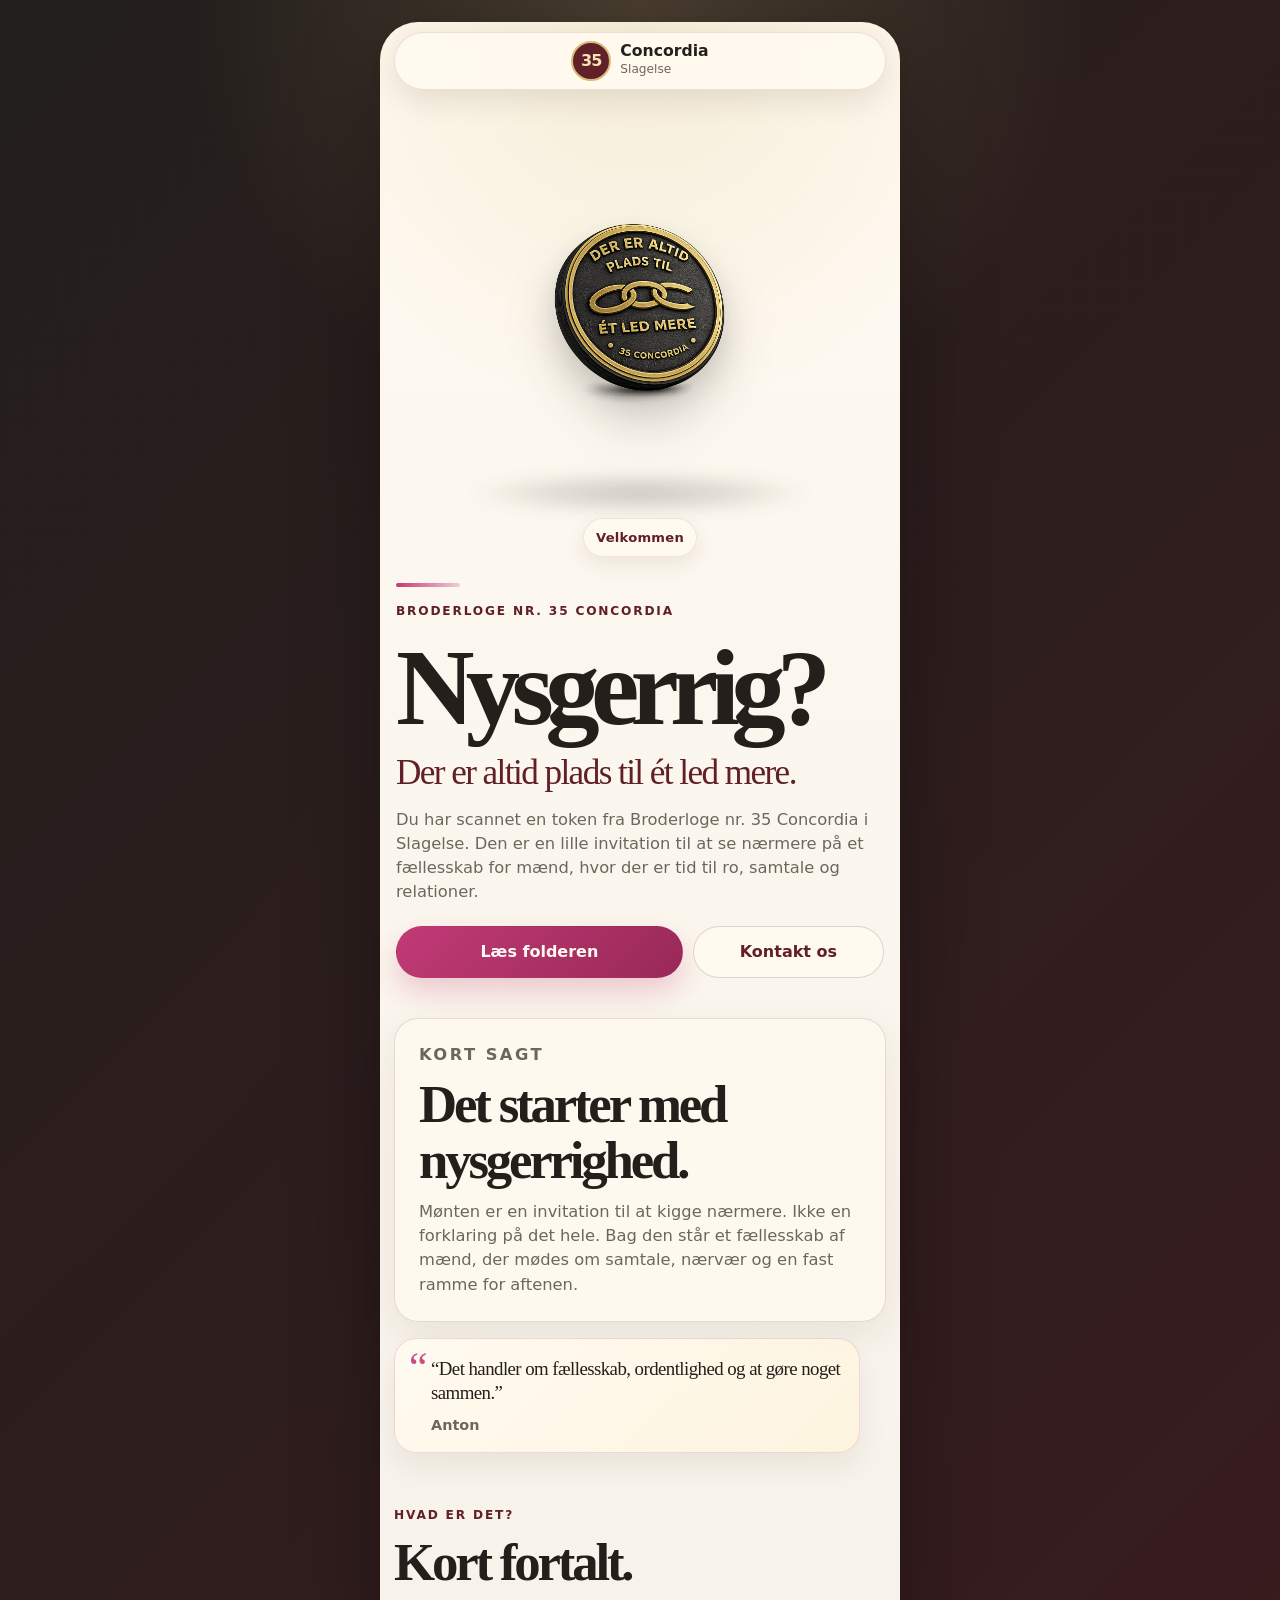
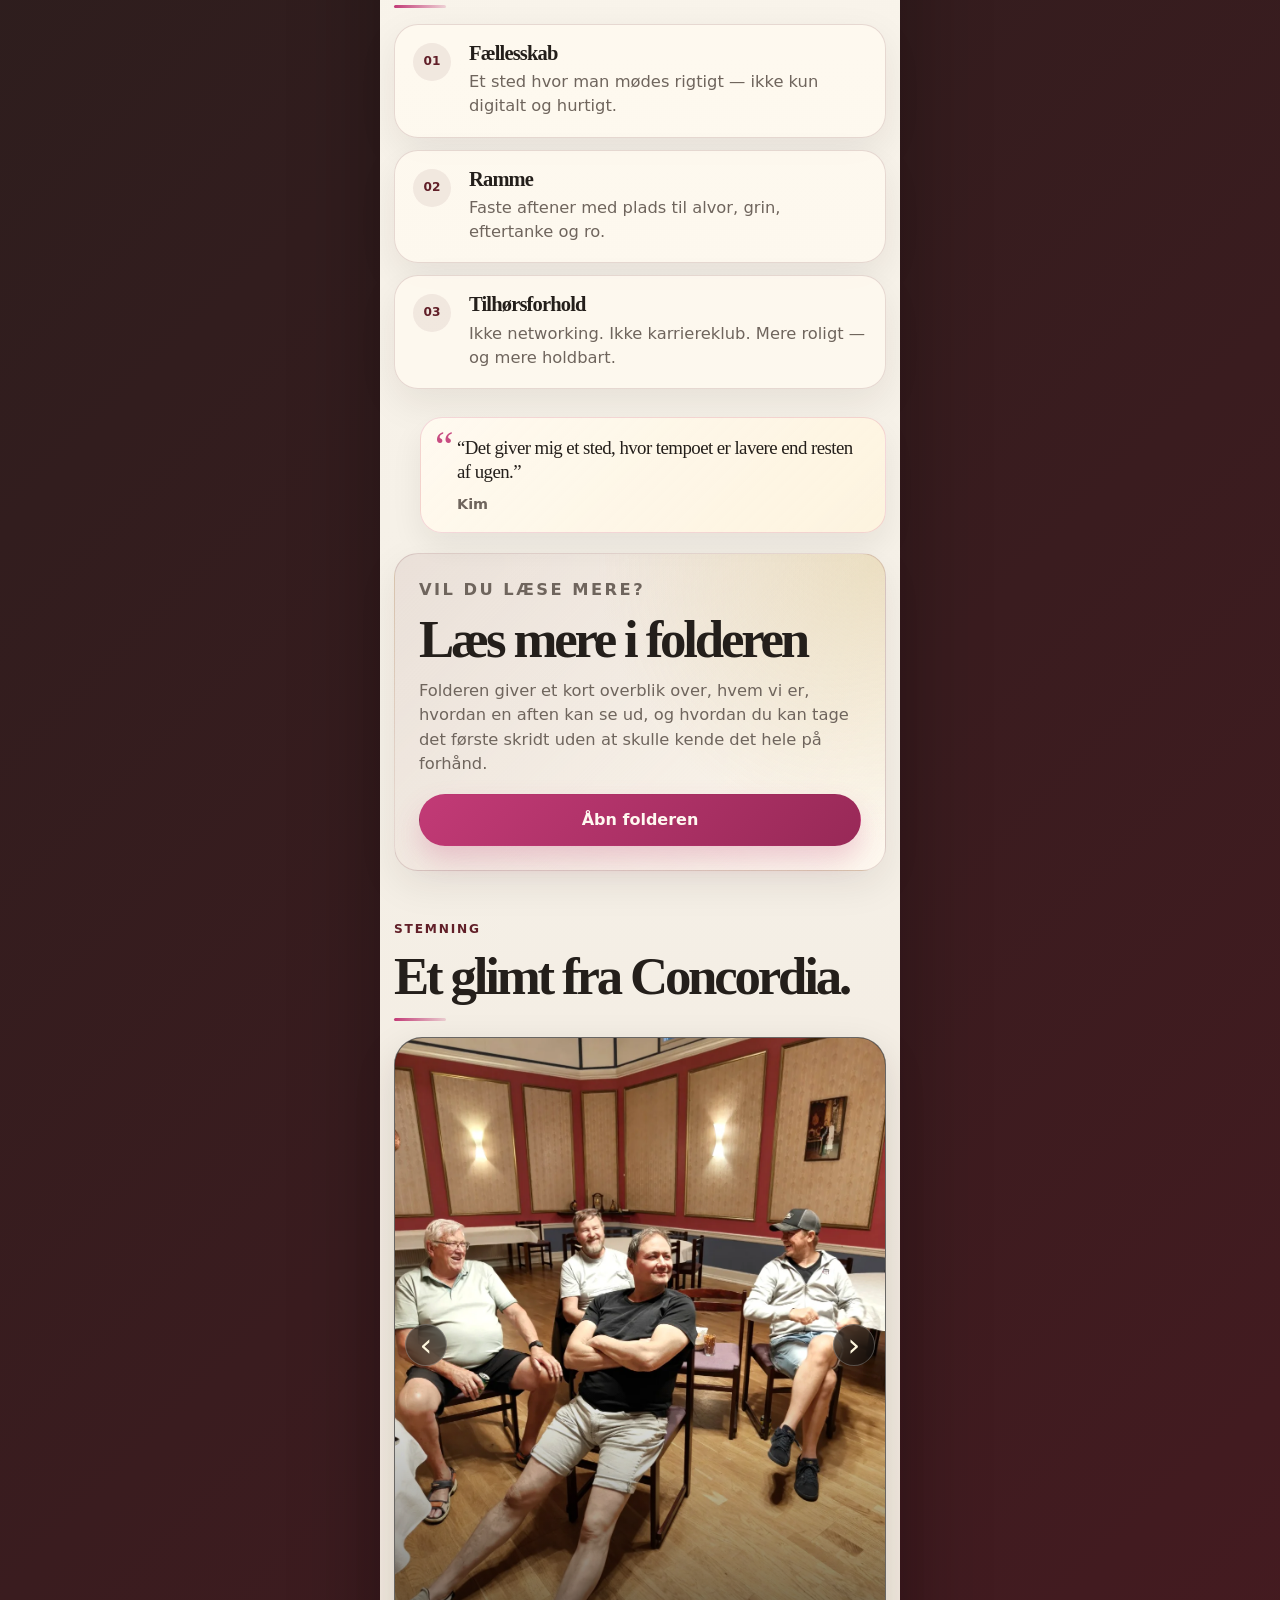
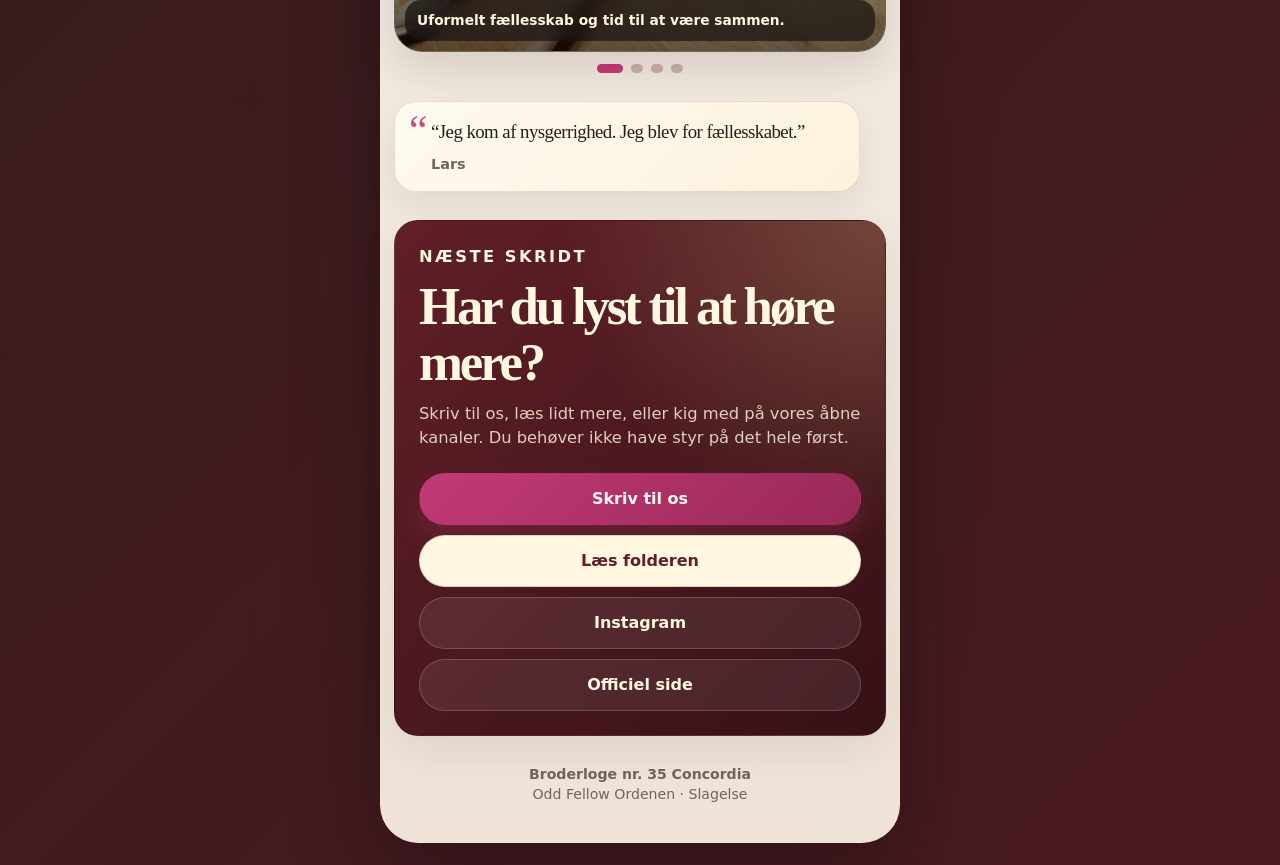
==== index.html @ fee9f274 "Add files via upload" ====
<!doctype html>
<html lang="da">
<head>
  <meta charset="utf-8" />
  <meta name="viewport" content="width=device-width, initial-scale=1, viewport-fit=cover" />
  <title>Nysgerrig? · 35 Concordia</title>
  <meta name="description" content="En token fra Broderloge nr. 35 Concordia i Slagelse. Der er altid plads til ét led mere." />
  <meta name="theme-color" content="#c23a76" />
  <meta property="og:title" content="Nysgerrig? · 35 Concordia" />
  <meta property="og:description" content="Broderloge nr. 35 Concordia i Slagelse — med plads til ét led mere." />
  <meta property="og:image" content="assets/token-real.png" />
  <link rel="icon" href="assets/favicon.svg" type="image/svg+xml" />
  <link rel="stylesheet" href="styles.css" />
</head>
<body>
  <!--
    Version 16 · Citaterne er udskiftet med de rigtige citater fra Anton, Kim og Lars.

    Hero-billedet ligger i /assets/token-real.png.
    Hvis du vil skifte til et nyt foto af mønten, så overskriv bare den fil.

    Rediger links her:
    Folder: https://concordia35.github.io/Folder/
    Kontaktmail: info35@concordia.oddfellow.dk
  -->

  <div class="page-shell">
    <header class="topbar" aria-label="Topmenu">
      <a class="brand" href="#top" aria-label="Til toppen">
        <span class="brand-mark">35</span>
        <span>
          <strong>Concordia</strong>
          <small>Slagelse</small>
        </span>
      </a>
    </header>

    <main id="top">
      <section class="hero">
        <div class="coin-card reveal">
          <img src="assets/token-real.png" alt="3D-printet token fra Broderloge nr. 35 Concordia" fetchpriority="high" />
          <div class="coin-label">
            <span>Velkommen</span>
          </div>
        </div>

        <div class="hero-copy reveal">
          <p class="eyebrow">Broderloge nr. 35 Concordia</p>
          <h1>Nysgerrig?</h1>
          <p class="lead">Der er altid plads til ét led mere.</p>
          <p class="intro">
            Du har scannet en token fra Broderloge nr. 35 Concordia i Slagelse. Den er en lille invitation til at se nærmere på et fællesskab for mænd, hvor der er tid til ro, samtale og relationer.
          </p>
          <div class="cta-row">
            <a class="btn primary" href="https://concordia35.github.io/Folder/">Læs folderen</a>
            <a class="btn secondary" href="#kontakt">Kontakt os</a>
          </div>
        </div>
      </section>

      <section class="quick-card reveal" aria-labelledby="kort-sagt">
        <p class="eyebrow">Kort sagt</p>
        <h2 id="kort-sagt">Det starter med nysgerrighed.</h2>
        <p>
          Mønten er en invitation til at kigge nærmere. Ikke en forklaring på det hele. Bag den står et fællesskab af mænd, der mødes om samtale, nærvær og en fast ramme for aftenen.
        </p>
      </section>

      <aside class="pull-quote reveal pull-quote-left" aria-label="Citat fra en broder">
        <p>“Det handler om fællesskab, ordentlighed og at gøre noget sammen.”</p>
        <span>Anton</span>
      </aside>

      <section class="info-section reveal" aria-labelledby="hvad-er-det">
        <div class="section-title">
          <p class="eyebrow">Hvad er det?</p>
          <h2 id="hvad-er-det">Kort fortalt.</h2>
        </div>
        <div class="info-list" aria-label="Tre korte beskrivelser">
          <article class="mini-card">
            <span>01</span>
            <div>
              <h3>Fællesskab</h3>
              <p>Et sted hvor man mødes rigtigt — ikke kun digitalt og hurtigt.</p>
            </div>
          </article>
          <article class="mini-card">
            <span>02</span>
            <div>
              <h3>Ramme</h3>
              <p>Faste aftener med plads til alvor, grin, eftertanke og ro.</p>
            </div>
          </article>
          <article class="mini-card">
            <span>03</span>
            <div>
              <h3>Tilhørsforhold</h3>
              <p>Ikke networking. Ikke karriereklub. Mere roligt — og mere holdbart.</p>
            </div>
          </article>
        </div>
      </section>

      <aside class="pull-quote reveal pull-quote-right" aria-label="Citat fra en broder">
        <p>“Det giver mig et sted, hvor tempoet er lavere end resten af ugen.”</p>
        <span>Kim</span>
      </aside>

      <section id="folder" class="folder-card reveal" aria-labelledby="folder-title">
        <div>
          <p class="eyebrow">Vil du læse mere?</p>
          <h2 id="folder-title">Læs mere i folderen</h2>
          <p>
            Folderen giver et kort overblik over, hvem vi er, hvordan en aften kan se ud, og hvordan du kan tage det første skridt uden at skulle kende det hele på forhånd.
          </p>
        </div>
        <a class="btn primary" href="https://concordia35.github.io/Folder/">Åbn folderen</a>
      </section>

      <section class="slideshow-section reveal" aria-labelledby="stemning">
        <div class="section-title">
          <p class="eyebrow">Stemning</p>
          <h2 id="stemning">Et glimt fra Concordia.</h2>
        </div>

        <div class="slideshow" aria-roledescription="slideshow" aria-label="Stemningsbilleder fra Concordia">
          <figure class="slide is-active brothers-slide">
            <img src="assets/atmosphere-brothers.webp" alt="Brødre samlet i afslappede omgivelser" loading="lazy" decoding="async" />
            <figcaption>Uformelt fællesskab og tid til at være sammen.</figcaption>
          </figure>
          <figure class="slide billiard-slide">
            <img src="assets/atmosphere-billiard.webp" alt="Billard i logens rammer" loading="lazy" decoding="async" />
            <figcaption>Aktiviteter, gode grin og uformelt samvær.</figcaption>
          </figure>
          <figure class="slide guitar-slide">
            <img src="assets/atmosphere-guitar.webp" alt="Musik og samvær ved et bord i logen" loading="lazy" decoding="async" />
            <figcaption>Stemning, tradition og nærvær.</figcaption>
          </figure>
          <figure class="slide hall-slide">
            <img src="assets/atmosphere-hall.webp" alt="Brødre samlet i logesalen" loading="lazy" decoding="async" />
            <figcaption>En fast ramme omkring aftenen.</figcaption>
          </figure>

          <button class="slide-btn prev" type="button" aria-label="Forrige billede">‹</button>
          <button class="slide-btn next" type="button" aria-label="Næste billede">›</button>
        </div>

        <div class="dots" aria-label="Vælg billede">
          <button type="button" class="dot is-active" aria-label="Vis billede 1"></button>
          <button type="button" class="dot" aria-label="Vis billede 2"></button>
          <button type="button" class="dot" aria-label="Vis billede 3"></button>
          <button type="button" class="dot" aria-label="Vis billede 4"></button>
        </div></section>

      <aside class="pull-quote reveal pull-quote-left" aria-label="Citat fra en broder">
        <p>“Jeg kom af nysgerrighed. Jeg blev for fællesskabet.”</p>
        <span>Lars</span>
      </aside>

      

      <section id="kontakt" class="contact-card reveal" aria-labelledby="kontakt-title">
        <p class="eyebrow">Næste skridt</p>
        <h2 id="kontakt-title">Har du lyst til at høre mere?</h2>
        <p>
          Skriv til os, læs lidt mere, eller kig med på vores åbne kanaler. Du behøver ikke have styr på det hele først.
        </p>
        <div class="contact-grid">
          <a class="btn primary" href="mailto:info35@concordia.oddfellow.dk?subject=Nysgerrig%20p%C3%A5%2035%20Concordia">Skriv til os</a>
          <a class="btn secondary" href="https://concordia35.github.io/Folder/">Læs folderen</a>
          <a class="btn light" href="https://www.instagram.com/oddfellow.concordia35/">Instagram</a>
          <a class="btn light" href="https://concordia.oddfellow.dk/">Officiel side</a>
        </div>
      </section>
    </main>

    <footer class="footer">
      <p><strong>Broderloge nr. 35 Concordia</strong><br>Odd Fellow Ordenen · Slagelse</p>
    </footer>
  </div>


  

  <script src="script.js"></script>
</body>
</html>
---- styles.css ----
:root {
  --bg: #f5f0e7;
  --card: #fffaf0;
  --ink: #241f1b;
  --muted: #6f655d;
  --bordo: #611f28;
  --bordo-dark: #351116;
  --gold: #d6bd7a;
  --gold-soft: #f2e2b4;
  --cyclamen: #c23a76;
  --cyclamen-dark: #982957;
  --cyclamen-soft: rgba(194, 58, 118, .12);
  --line: rgba(97, 31, 40, .15);
  --shadow: 0 18px 48px rgba(33, 22, 16, .14);
  --radius: 24px;
  --page: 520px;
}

* { box-sizing: border-box; }
html { scroll-behavior: smooth; }
body {
  margin: 0;
  color: var(--ink);
  font-family: Inter, ui-sans-serif, system-ui, -apple-system, BlinkMacSystemFont, "Segoe UI", sans-serif;
  background:
    radial-gradient(circle at top, rgba(214, 189, 122, .30), transparent 26rem),
    linear-gradient(180deg, #fffaf1 0%, var(--bg) 48%, #efe3d7 100%);
  line-height: 1.48;
  -webkit-font-smoothing: antialiased;
  text-rendering: optimizeLegibility;
}

body::before {
  content: "";
  position: fixed;
  inset: 0;
  pointer-events: none;
  background-image:
    linear-gradient(rgba(97, 31, 40, .035) 1px, transparent 1px),
    linear-gradient(90deg, rgba(97, 31, 40, .03) 1px, transparent 1px);
  background-size: 28px 28px;
  mask-image: linear-gradient(to bottom, #000 0%, transparent 72%);
}

a, button { color: inherit; }
button { font: inherit; }
img { display: block; max-width: 100%; }
p, h1, h2, h3, figure, blockquote { margin-top: 0; }

.page-shell {
  width: min(100%, var(--page));
  min-height: 100svh;
  margin: 0 auto;
  padding: 10px 14px 34px;
  position: relative;
}

.topbar {
  position: sticky;
  top: max(8px, env(safe-area-inset-top));
  z-index: 20;
  display: flex;
  justify-content: center;
  align-items: center;
  gap: 12px;
  min-height: 58px;
  padding: 8px 16px;
  border: 1px solid rgba(97,31,40,.12);
  border-radius: 999px;
  background: rgba(255, 250, 240, .92);
  backdrop-filter: blur(16px);
  box-shadow: 0 10px 30px rgba(33, 22, 16, .10);
}

.brand {
  display: inline-flex;
  align-items: center;
  gap: 9px;
  text-decoration: none;
  min-width: 0;
}
.brand-mark {
  display: grid;
  place-items: center;
  width: 40px;
  height: 40px;
  border-radius: 50%;
  flex: 0 0 auto;
  background: var(--bordo);
  color: var(--gold-soft);
  border: 2px solid var(--gold);
  font-weight: 900;
  letter-spacing: -.06em;
}
.brand strong { display: block; line-height: 1; font-size: .98rem; }
.brand small { display: block; margin-top: 2px; color: var(--muted); font-size: .76rem; }
.top-link {
  flex: 0 0 auto;
  padding: 10px 14px;
  border-radius: 999px;
  background: var(--cyclamen-soft);
  color: var(--bordo);
  border: 1px solid rgba(194,58,118,.14);
  text-decoration: none;
  font-weight: 900;
  font-size: .88rem;
}

.hero { padding: 18px 0 24px; }
.coin-card {
  position: relative;
  overflow: visible;
  display: flex;
  flex-direction: column;
  align-items: center;
  padding: 8px 0 0;
  background: transparent;
}
.coin-card img {
  position: relative;
  z-index: 2;
  width: min(82%, 390px);
  aspect-ratio: 1 / 1;
  object-fit: contain;
  object-position: center;
  filter:
    drop-shadow(0 10px 12px rgba(36,31,27,.10))
    drop-shadow(0 28px 24px rgba(36,31,27,.18));
}
.coin-card::before {
  content: "";
  position: absolute;
  left: 50%;
  bottom: 44px;
  z-index: 1;
  width: min(72%, 340px);
  height: 40px;
  transform: translateX(-50%);
  border-radius: 50%;
  background: radial-gradient(ellipse at center, rgba(36,31,27,.24) 0%, rgba(36,31,27,.12) 42%, rgba(36,31,27,0) 72%);
  filter: blur(8px);
  pointer-events: none;
}
.coin-card::after {
  content: none;
}
.coin-label {
  position: static;
  z-index: 3;
  display: flex;
  justify-content: center;
  margin-top: 12px;
}
.coin-label span {
  padding: 9px 12px;
  border-radius: 999px;
  color: var(--bordo);
  background: rgba(255, 250, 240, .92);
  backdrop-filter: blur(12px);
  border: 1px solid rgba(194,58,118,.14);
  box-shadow: 0 8px 20px rgba(33, 22, 16, .08);
  font-size: .82rem;
  font-weight: 850;
  letter-spacing: .02em;
}
.hero-copy { padding: 26px 2px 0; }
.hero-copy::before {
  content: "";
  display: block;
  width: 64px;
  height: 4px;
  margin-bottom: 16px;
  border-radius: 999px;
  background: linear-gradient(90deg, var(--cyclamen), rgba(194,58,118,.22));
}
.eyebrow {
  margin-bottom: 10px;
  color: var(--bordo);
  font-size: .76rem;
  font-weight: 900;
  letter-spacing: .15em;
  text-transform: uppercase;
}
h1, h2, h3 {
  font-family: Georgia, "Times New Roman", serif;
  line-height: 1.05;
  color: var(--ink);
}
h1 {
  margin-bottom: 8px;
  font-size: clamp(4.1rem, 21vw, 6.8rem);
  letter-spacing: -.08em;
}
h2 {
  margin-bottom: 14px;
  font-size: clamp(2rem, 9.5vw, 3.3rem);
  letter-spacing: -.06em;
}
h3 {
  margin-bottom: 6px;
  font-size: 1.28rem;
  letter-spacing: -.04em;
}
.lead {
  margin-bottom: 16px;
  color: var(--bordo);
  font-family: Georgia, "Times New Roman", serif;
  font-size: clamp(1.55rem, 7vw, 2.2rem);
  line-height: 1.08;
  letter-spacing: -.045em;
}
.intro, .quick-card p, .folder-card p, .contact-card p, .mini-card p {
  color: var(--muted);
  font-size: 1.02rem;
}
.cta-row, .contact-grid {
  display: grid;
  gap: 10px;
  margin-top: 22px;
}
.cta-row { grid-template-columns: 1.2fr .8fr; }
.btn {
  display: inline-flex;
  align-items: center;
  justify-content: center;
  min-height: 52px;
  padding: 13px 16px;
  border-radius: 999px;
  border: 1px solid transparent;
  text-decoration: none;
  font-weight: 900;
  text-align: center;
  -webkit-tap-highlight-color: transparent;
  cursor: pointer;
}
.btn.primary {
  background: linear-gradient(135deg, var(--cyclamen), var(--cyclamen-dark));
  color: #fff8f0;
  box-shadow: 0 14px 28px rgba(194,58,118,.24);
}
.btn.secondary {
  background: var(--card);
  color: var(--bordo);
  border-color: rgba(97,31,40,.18);
}
.btn.light {
  background: rgba(255,250,240,.72);
  color: var(--muted);
  border-color: rgba(97,31,40,.14);
}
.btn.wide { width: 100%; margin-top: 12px; }
.btn:focus-visible, .top-link:focus-visible, .slide-btn:focus-visible, .dot:focus-visible {
  outline: 3px solid rgba(194,58,118,.30);
  outline-offset: 2px;
}


.quick-card, .folder-card, .contact-card, .mini-card, blockquote {
  border: 1px solid var(--line);
  border-radius: var(--radius);
  background: rgba(255,250,240,.78);
  box-shadow: 0 14px 38px rgba(33, 22, 16, .08);
}
.quick-card, .folder-card, .contact-card {
  padding: 24px;
  margin: 16px 0;
}
.quick-card h2, .folder-card h2, .contact-card h2 { margin-bottom: 12px; }
.quick-card p:last-child, .folder-card p:last-child, .contact-card p:last-child { margin-bottom: 0; }
.folder-card {
  background:
    radial-gradient(circle at right top, rgba(214,189,122,.34), transparent 18rem),
    linear-gradient(135deg, rgba(97,31,40,.08), rgba(255,250,240,.88));
}
.folder-card .btn { margin-top: 18px; width: 100%; }

.info-section, .slideshow-section { padding: 34px 0 14px; }
.section-title { margin-bottom: 16px; }
.section-title::after {
  content: "";
  display: block;
  width: 52px;
  height: 3px;
  margin-top: 14px;
  border-radius: 999px;
  background: linear-gradient(90deg, var(--cyclamen), rgba(194,58,118,.18));
}
.section-title h2 { margin-bottom: 0; }
.info-list { display: grid; gap: 12px; }
.mini-card {
  display: grid;
  grid-template-columns: 42px 1fr;
  gap: 14px;
  align-items: start;
  padding: 18px;
}
.mini-card span {
  display: inline-grid;
  place-items: center;
  width: 38px;
  height: 38px;
  border-radius: 50%;
  background: rgba(97,31,40,.08);
  color: var(--bordo);
  font-size: .76rem;
  font-weight: 900;
}
.mini-card p { margin-bottom: 0; }

.slideshow {
  position: relative;
  overflow: hidden;
  border-radius: 28px;
  background: #211d1a;
  box-shadow: 0 16px 42px rgba(33, 22, 16, .14);
  border: 1px solid rgba(255,255,255,.32);
}
.slide {
  display: none;
  position: relative;
  margin: 0;
}
.slide.is-active { display: block; }
.slide img {
  width: 100%;
  aspect-ratio: 4 / 5;
  object-fit: cover;
  object-position: center;
}
.brothers-slide img { object-position: center 52%; }
.billiard-slide img { object-position: center 22%; }
.guitar-slide img { object-position: center 34%; }
.hall-slide img { object-position: center 36%; }
.slide::after {
  content: "";
  position: absolute;
  inset: auto 0 0;
  height: 48%;
  background: linear-gradient(to top, rgba(0,0,0,.62), transparent);
  pointer-events: none;
}
figcaption {
  position: absolute;
  left: 10px;
  right: 10px;
  bottom: 10px;
  z-index: 2;
  padding: 10px 12px;
  border-radius: 16px;
  color: #fff6df;
  background: rgba(26,20,18,.72);
  backdrop-filter: blur(10px);
  font-size: .86rem;
  font-weight: 760;
}
.slide-btn {
  position: absolute;
  top: 50%;
  z-index: 4;
  transform: translateY(-50%);
  width: 42px;
  height: 42px;
  border: 1px solid rgba(255,255,255,.24);
  border-radius: 50%;
  color: #fff7df;
  background: rgba(20,18,16,.58);
  backdrop-filter: blur(10px);
  font-size: 2rem;
  line-height: 1;
  cursor: pointer;
}
.slide-btn.prev { left: 10px; }
.slide-btn.next { right: 10px; }
.dots {
  display: flex;
  justify-content: center;
  gap: 8px;
  padding: 12px 0 0;
}
.dot {
  width: 9px;
  height: 9px;
  border: 0;
  border-radius: 999px;
  background: rgba(97,31,40,.28);
  cursor: pointer;
}
.dot.is-active {
  width: 26px;
  background: var(--cyclamen);
}

.pull-quote {
  position: relative;
  margin: 14px 0 20px;
  padding: 18px 18px 16px;
  border: 1px solid rgba(194,58,118,.18);
  border-radius: 22px;
  background: linear-gradient(135deg, rgba(255,250,240,.94), rgba(255,244,220,.78));
  box-shadow: 0 14px 32px rgba(33, 22, 16, .07);
}
.pull-quote::before {
  content: "“";
  position: absolute;
  top: 8px;
  left: 14px;
  color: var(--cyclamen);
  font-family: Georgia, "Times New Roman", serif;
  font-size: 2.6rem;
  line-height: 1;
  opacity: .9;
}
.pull-quote p {
  margin: 0 0 10px;
  padding-left: 18px;
  color: var(--ink);
  font-family: Georgia, "Times New Roman", serif;
  font-size: 1.18rem;
  line-height: 1.28;
  letter-spacing: -.03em;
}
.pull-quote span {
  display: block;
  padding-left: 18px;
  color: var(--muted);
  font-size: .9rem;
  font-weight: 850;
}
.pull-quote-left { margin-right: 26px; }
.pull-quote-right { margin-left: 26px; }

.contact-card {
  margin-top: 28px;
  margin-bottom: 18px;
  color: #fff7df;
  background:
    radial-gradient(circle at right top, rgba(214,189,122,.28), transparent 20rem),
    linear-gradient(135deg, var(--bordo), var(--bordo-dark));
}
.contact-card h2, .contact-card .eyebrow { color: #fff7df; }
.contact-card p { color: rgba(255,247,223,.82); }
.contact-card .btn.secondary { background: #fff7df; }
.contact-card .btn.light {
  background: rgba(255,255,255,.08);
  border-color: rgba(255,255,255,.18);
  color: #fff7df;
}
.contact-grid { grid-template-columns: 1fr; }

.footer {
  padding: 10px 4px 4px;
  color: var(--muted);
  text-align: center;
  font-size: .88rem;
}
.footer p { margin-bottom: 0; }

.reveal {
  opacity: 0;
  transform: translateY(14px);
  transition: opacity .55s ease, transform .55s ease;
}
.reveal.visible { opacity: 1; transform: translateY(0); }

@media (min-width: 760px) {
  body {
    background:
      radial-gradient(circle at top, rgba(214, 189, 122, .20), transparent 28rem),
      linear-gradient(135deg, #221f1c 0%, #4a1a21 100%);
  }
  .page-shell {
    margin-top: 22px;
    margin-bottom: 22px;
    border-radius: 38px;
    background:
      radial-gradient(circle at top, rgba(214,189,122,.22), transparent 24rem),
      linear-gradient(180deg, #fffaf1 0%, var(--bg) 58%, #efe3d7 100%);
    box-shadow: 0 30px 90px rgba(0,0,0,.32);
  }
}

@media (max-width: 390px) {
  .page-shell { padding-left: 10px; padding-right: 10px; }
  .pull-quote-left, .pull-quote-right { margin-left: 0; margin-right: 0; }
  .coin-card img { width: 90%; }
  .topbar { min-height: 54px; }
  .brand small { display: none; }
  .brand-mark { width: 36px; height: 36px; }
  .top-link { padding-inline: 12px; }
  h1 { font-size: 4rem; }
  .cta-row { grid-template-columns: 1fr; }
  .quick-card, .folder-card, .contact-card { padding: 20px; }
  .mini-card { padding: 16px; }
  .slide-btn { width: 38px; height: 38px; }
}

@media (prefers-reduced-motion: reduce) {
  html { scroll-behavior: auto; }
  .reveal { opacity: 1; transform: none; transition: none; }
}

@media (prefers-reduced-motion: reduce) {
  .slideshow, .slide-btn, .dot { scroll-behavior: auto; }
}
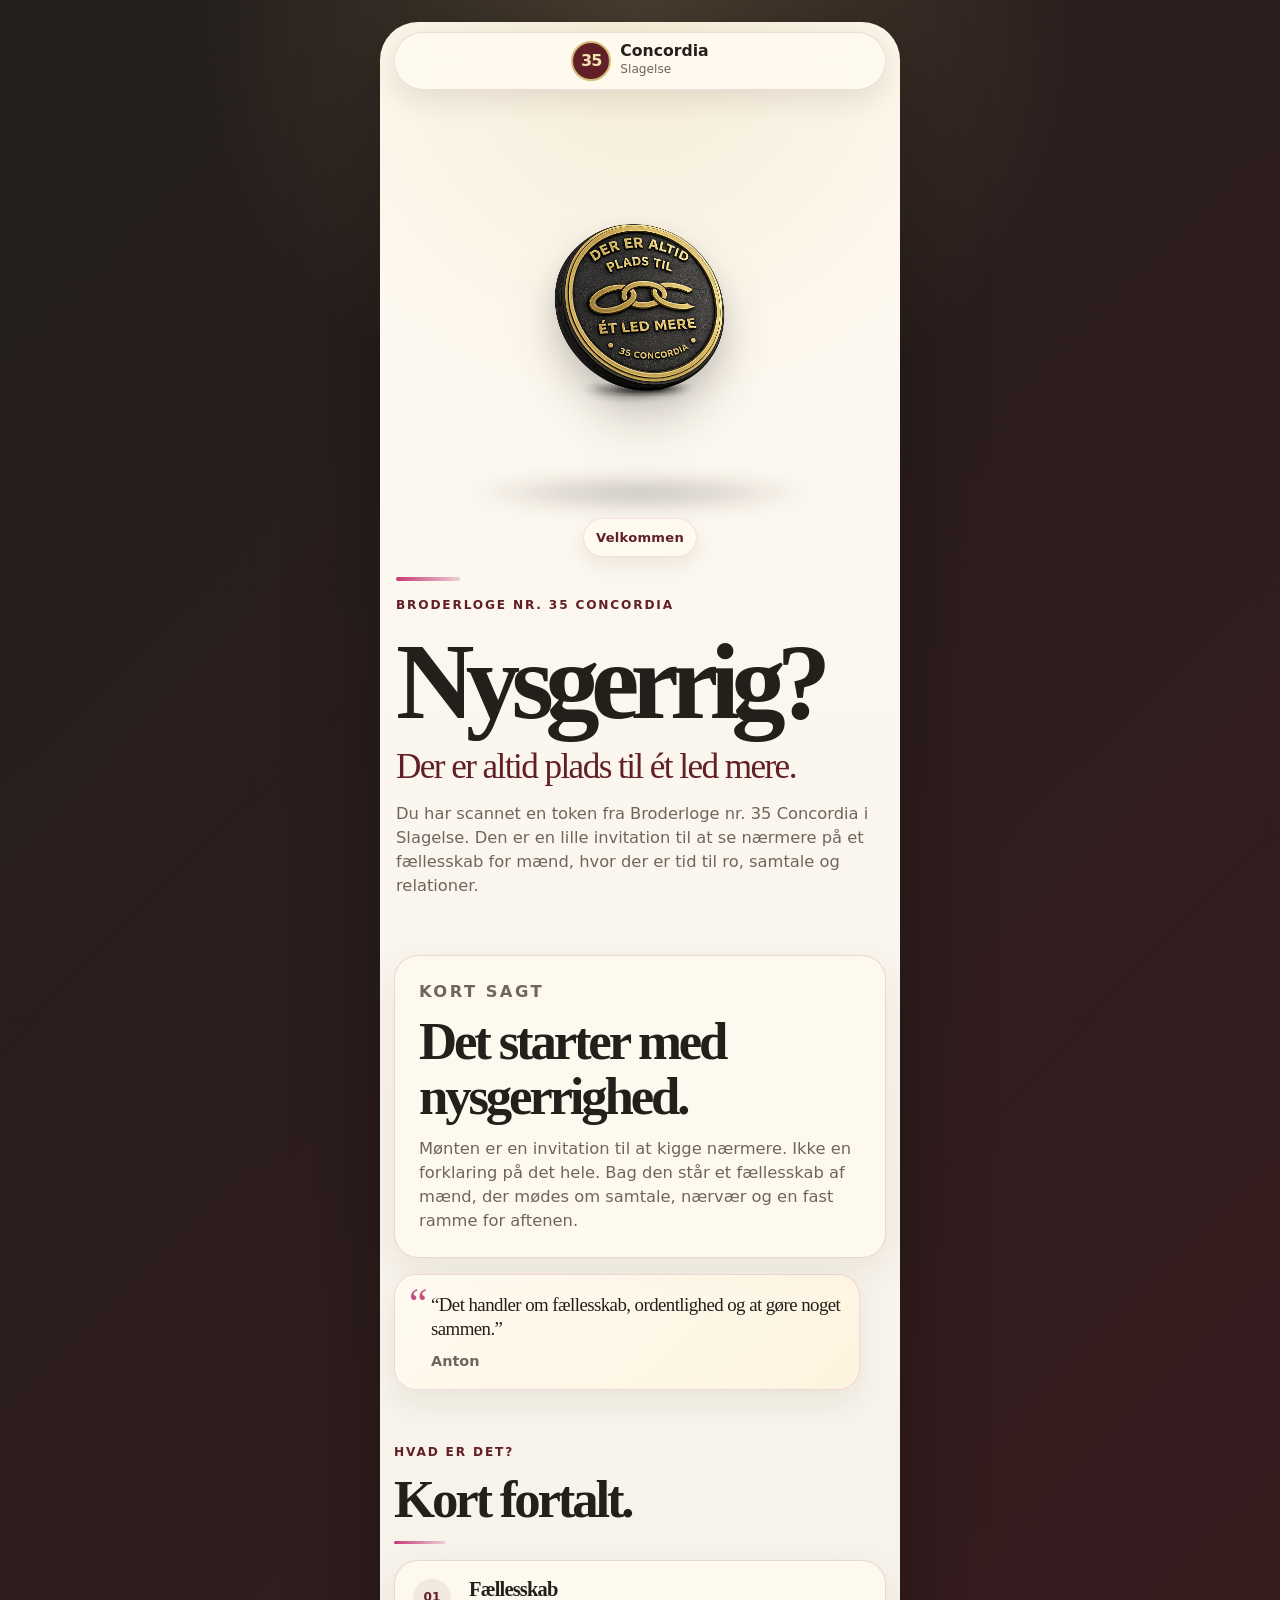
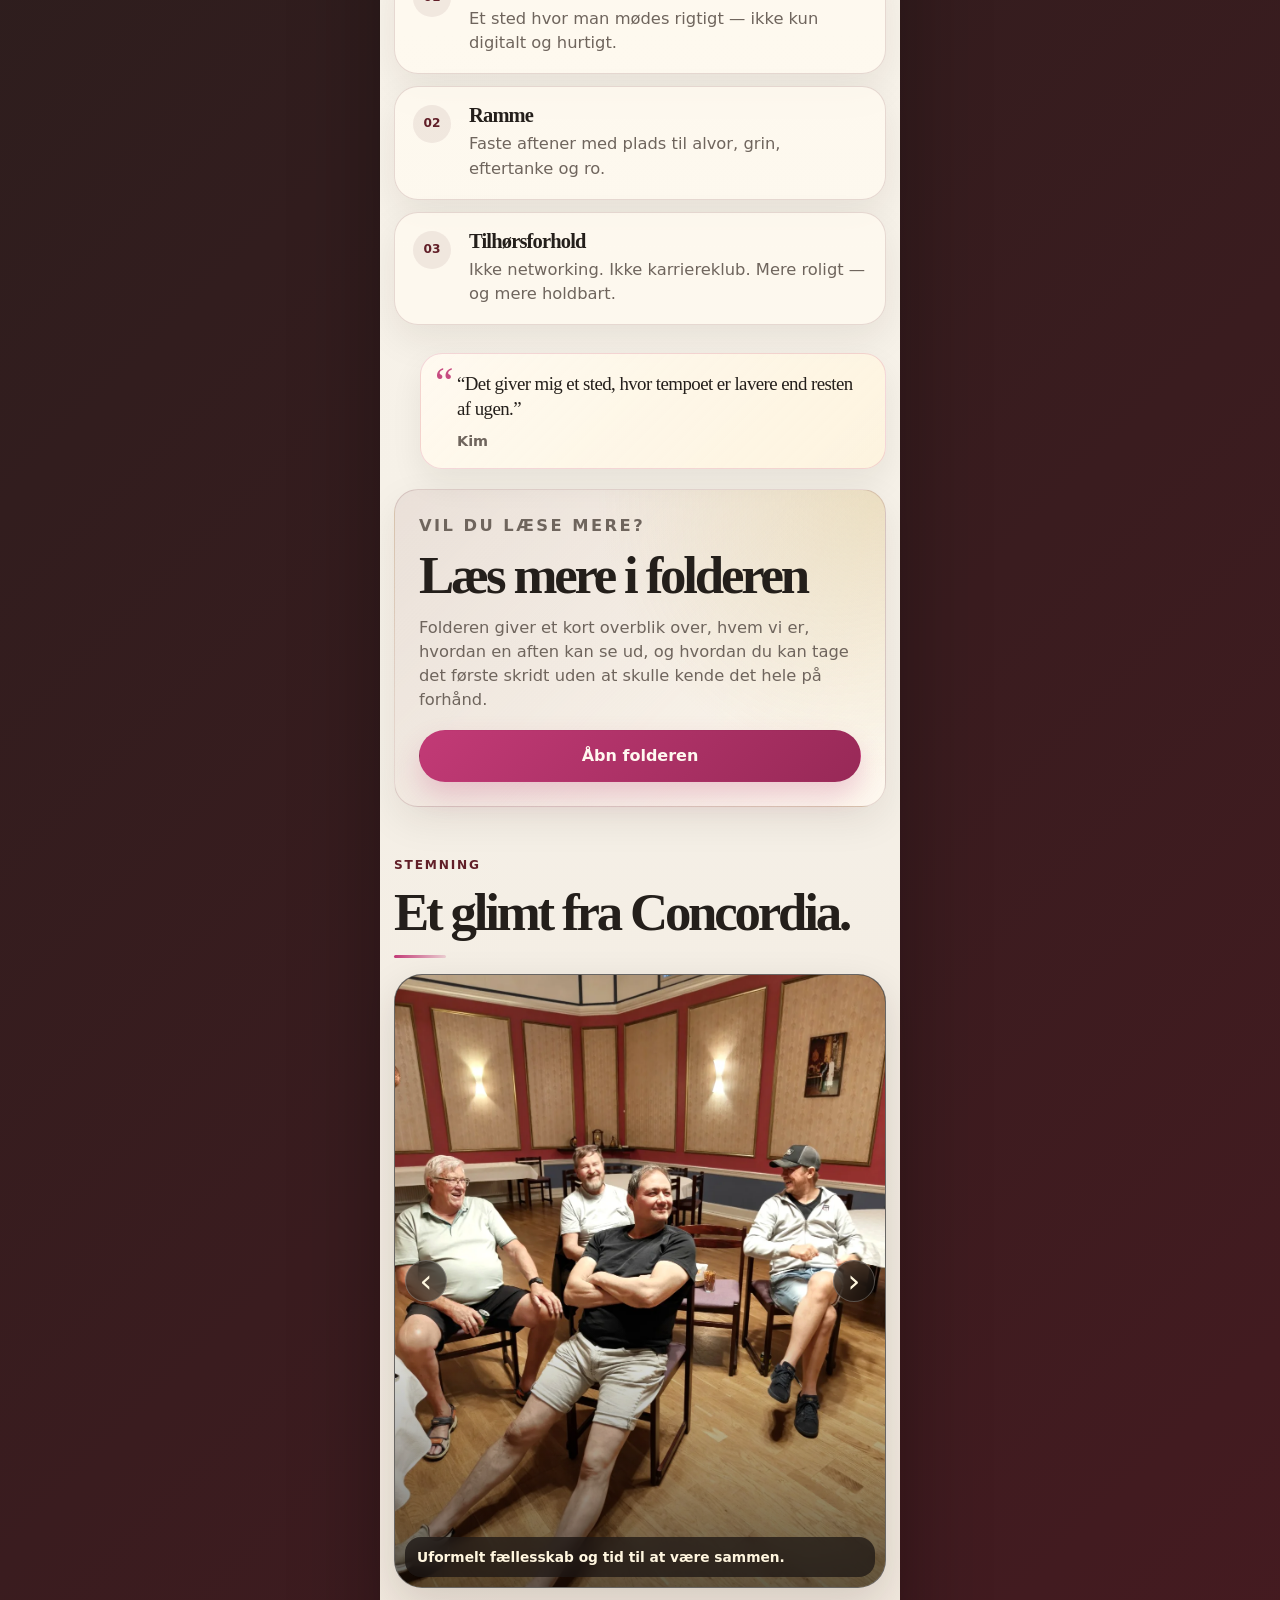
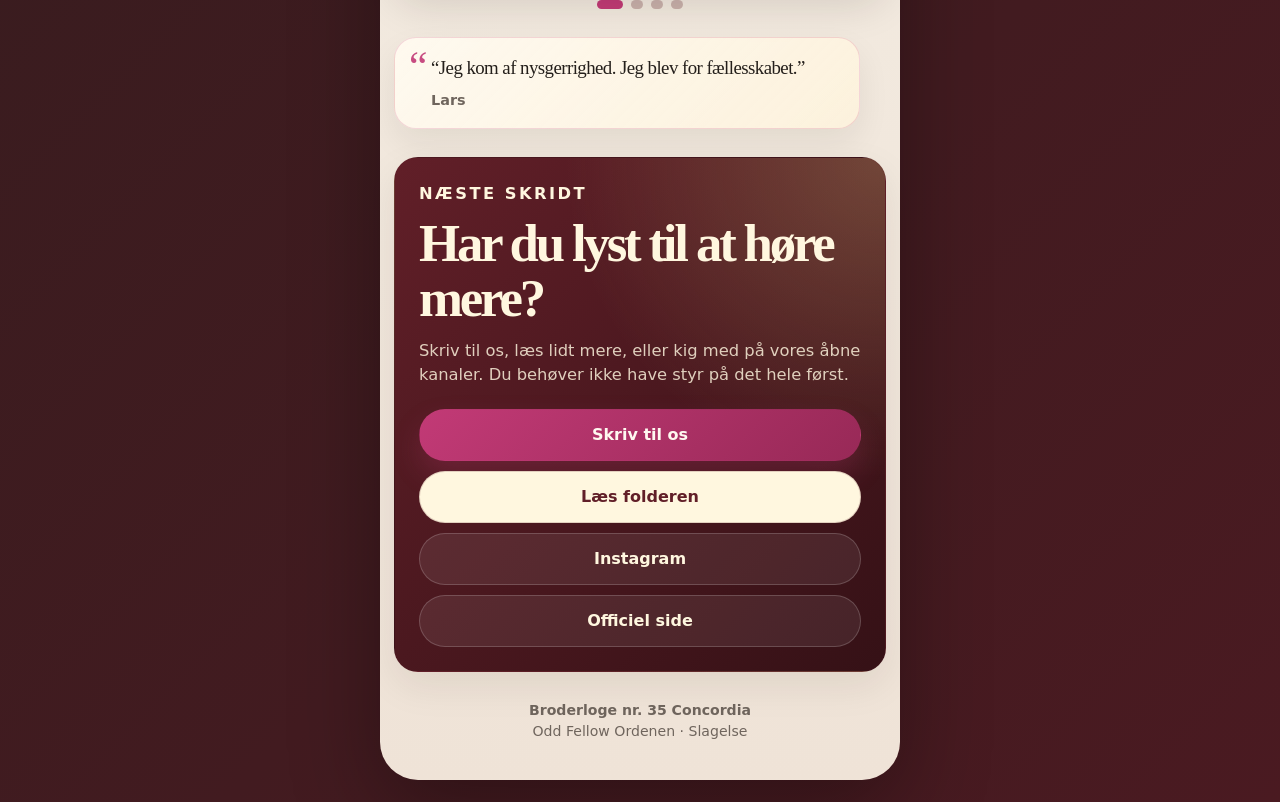
==== commit e170ff58: "Add files via upload" ====
--- a/index.html
+++ b/index.html
@@ -14,7 +14,7 @@
 </head>
 <body>
   <!--
-    Version 16 · Citaterne er udskiftet med de rigtige citater fra Anton, Kim og Lars.
+    Version 17 · Hero-knapperne er fjernet, så landingssiden fungerer mere rent som intro.
 
     Hero-billedet ligger i /assets/token-real.png.
     Hvis du vil skifte til et nyt foto af mønten, så overskriv bare den fil.
@@ -51,10 +51,6 @@
           <p class="intro">
             Du har scannet en token fra Broderloge nr. 35 Concordia i Slagelse. Den er en lille invitation til at se nærmere på et fællesskab for mænd, hvor der er tid til ro, samtale og relationer.
           </p>
-          <div class="cta-row">
-            <a class="btn primary" href="https://concordia35.github.io/Folder/">Læs folderen</a>
-            <a class="btn secondary" href="#kontakt">Kontakt os</a>
-          </div>
         </div>
       </section>
 
--- a/styles.css
+++ b/styles.css
@@ -163,7 +163,7 @@
   font-weight: 850;
   letter-spacing: .02em;
 }
-.hero-copy { padding: 26px 2px 0; }
+.hero-copy { padding: 20px 2px 0; }
 .hero-copy::before {
   content: "";
   display: block;
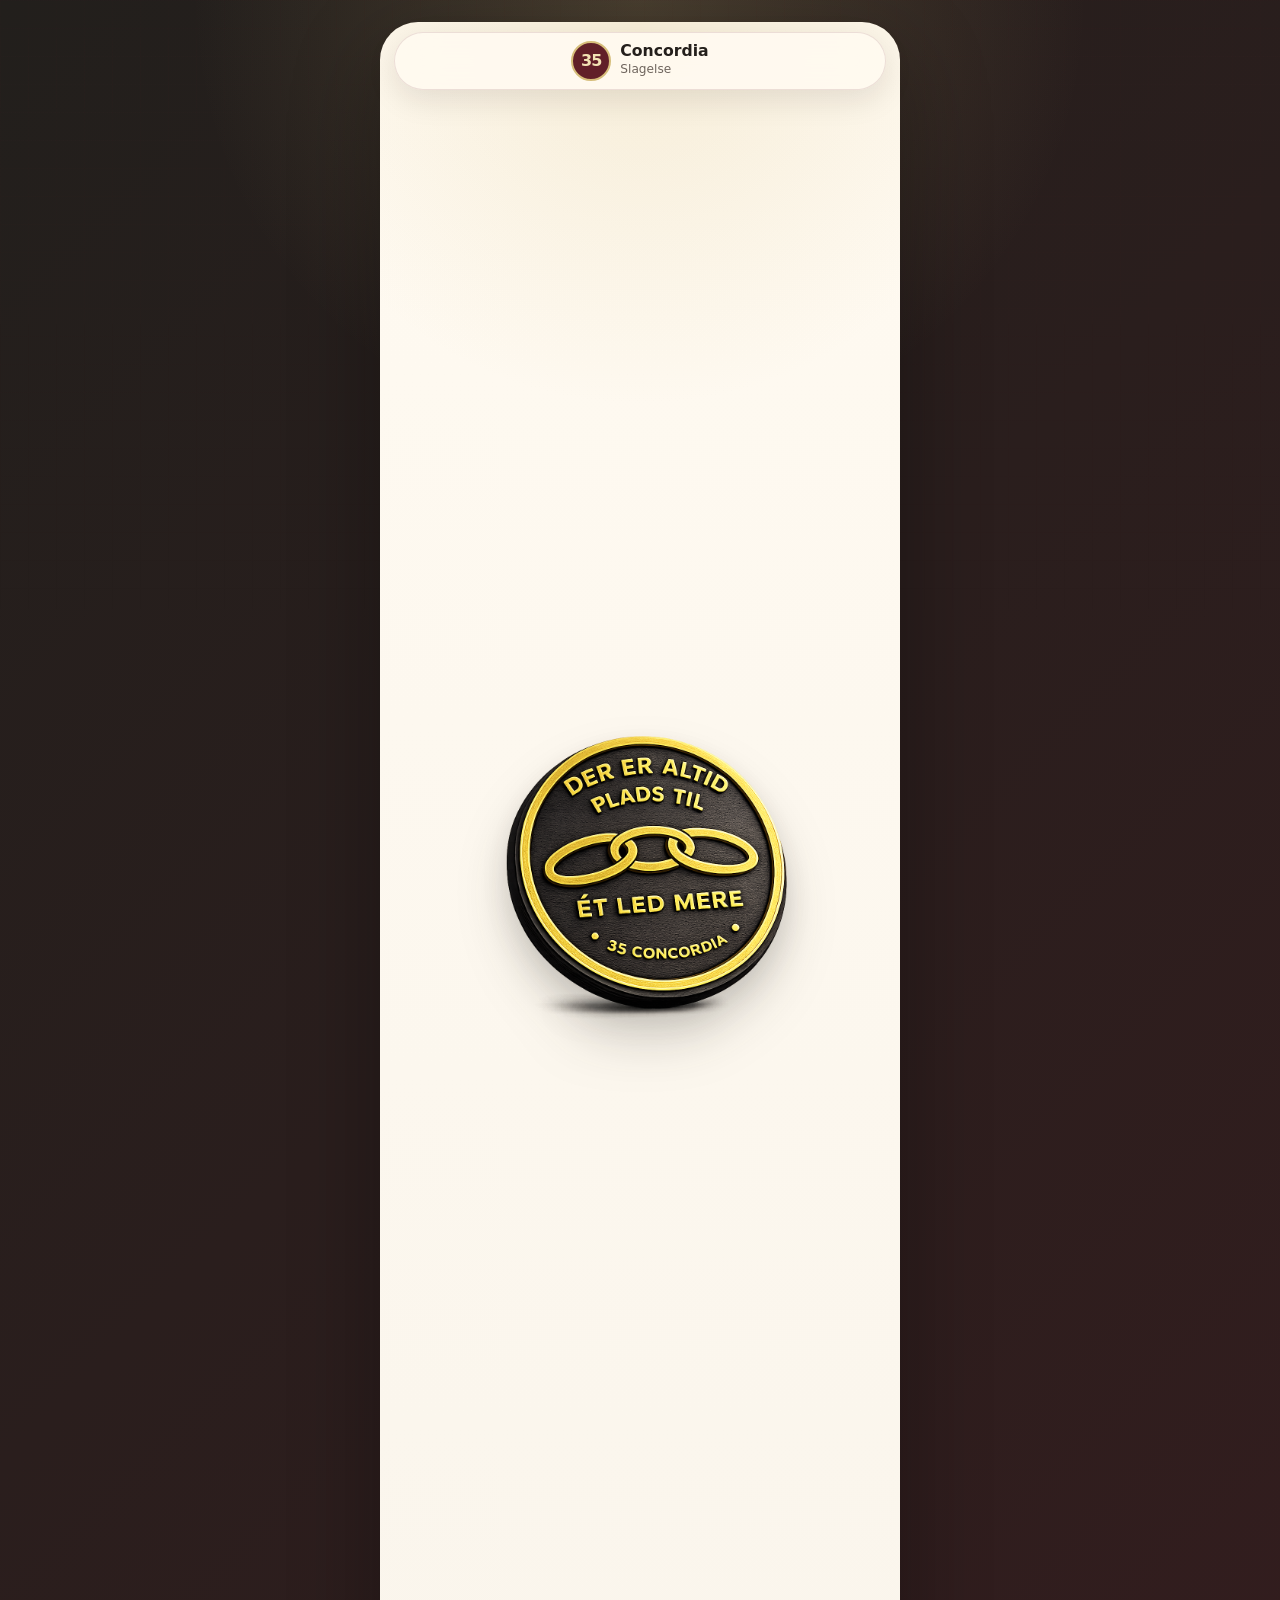
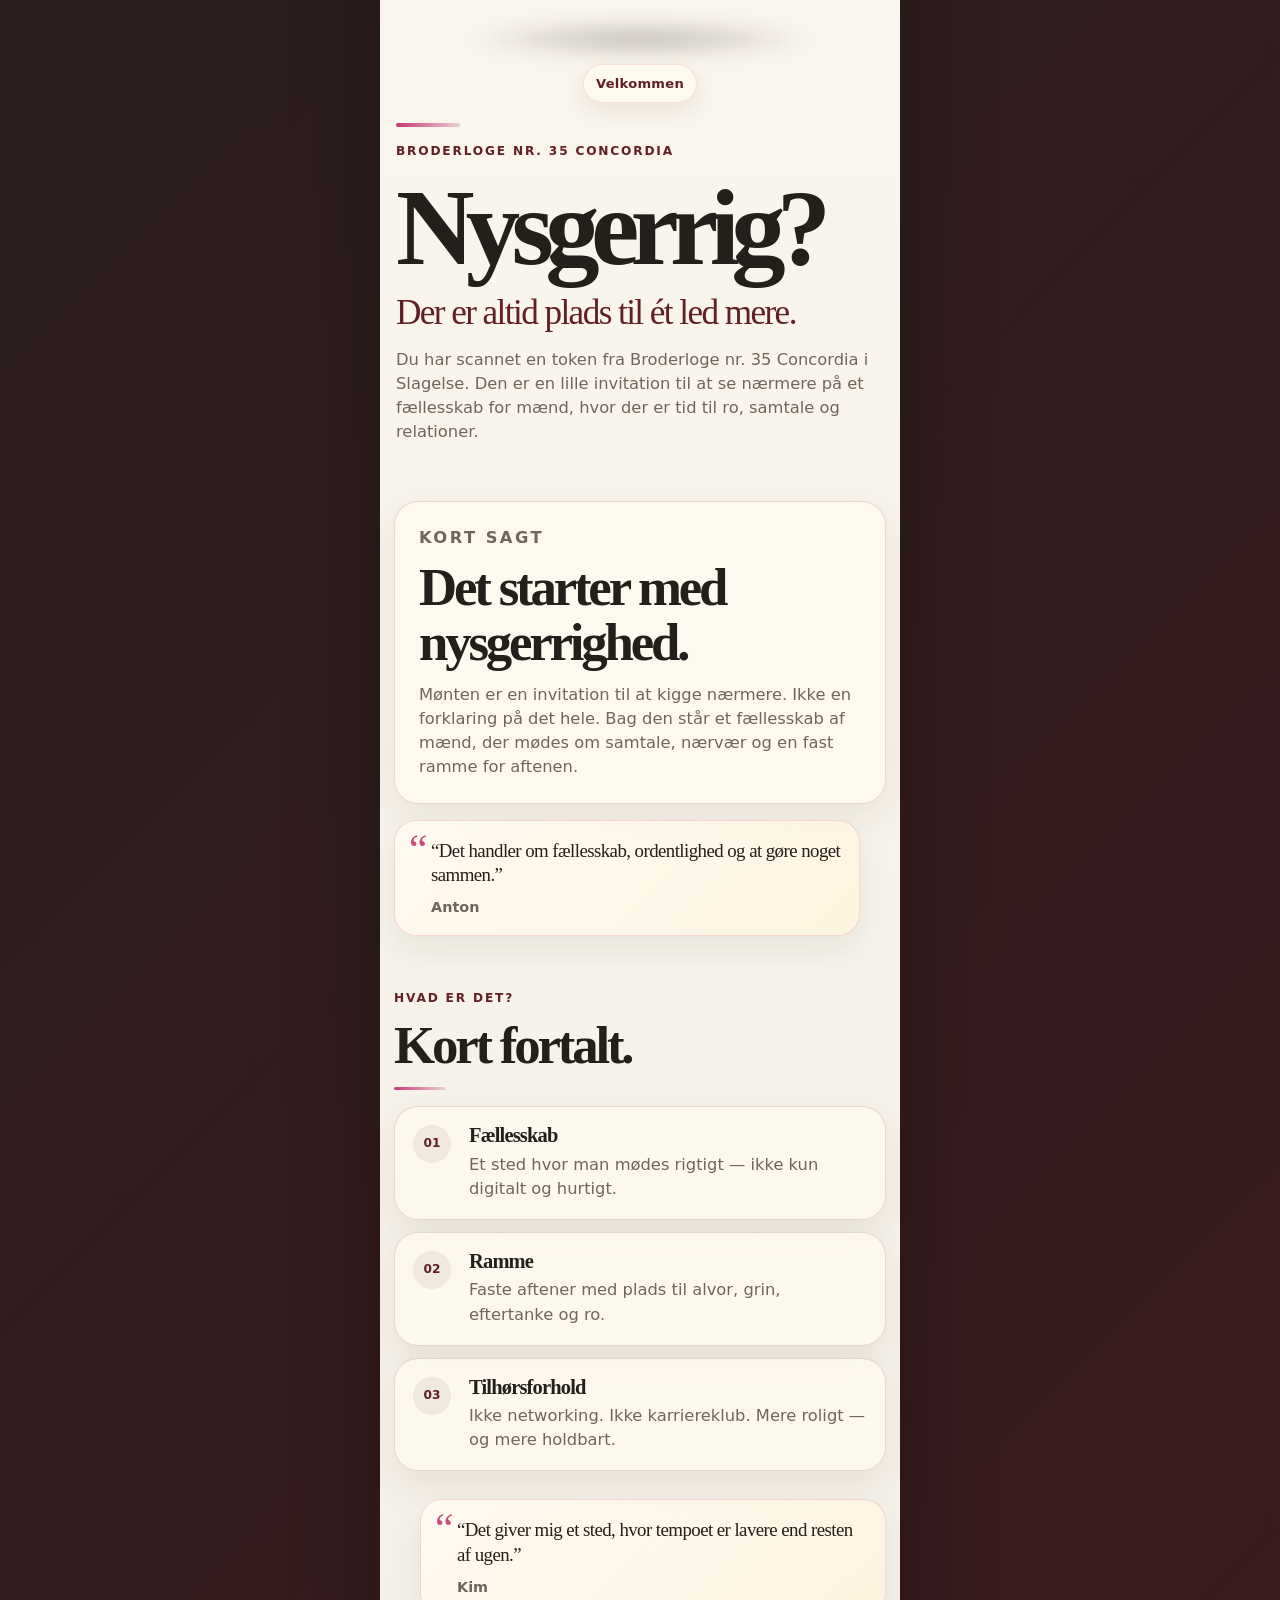
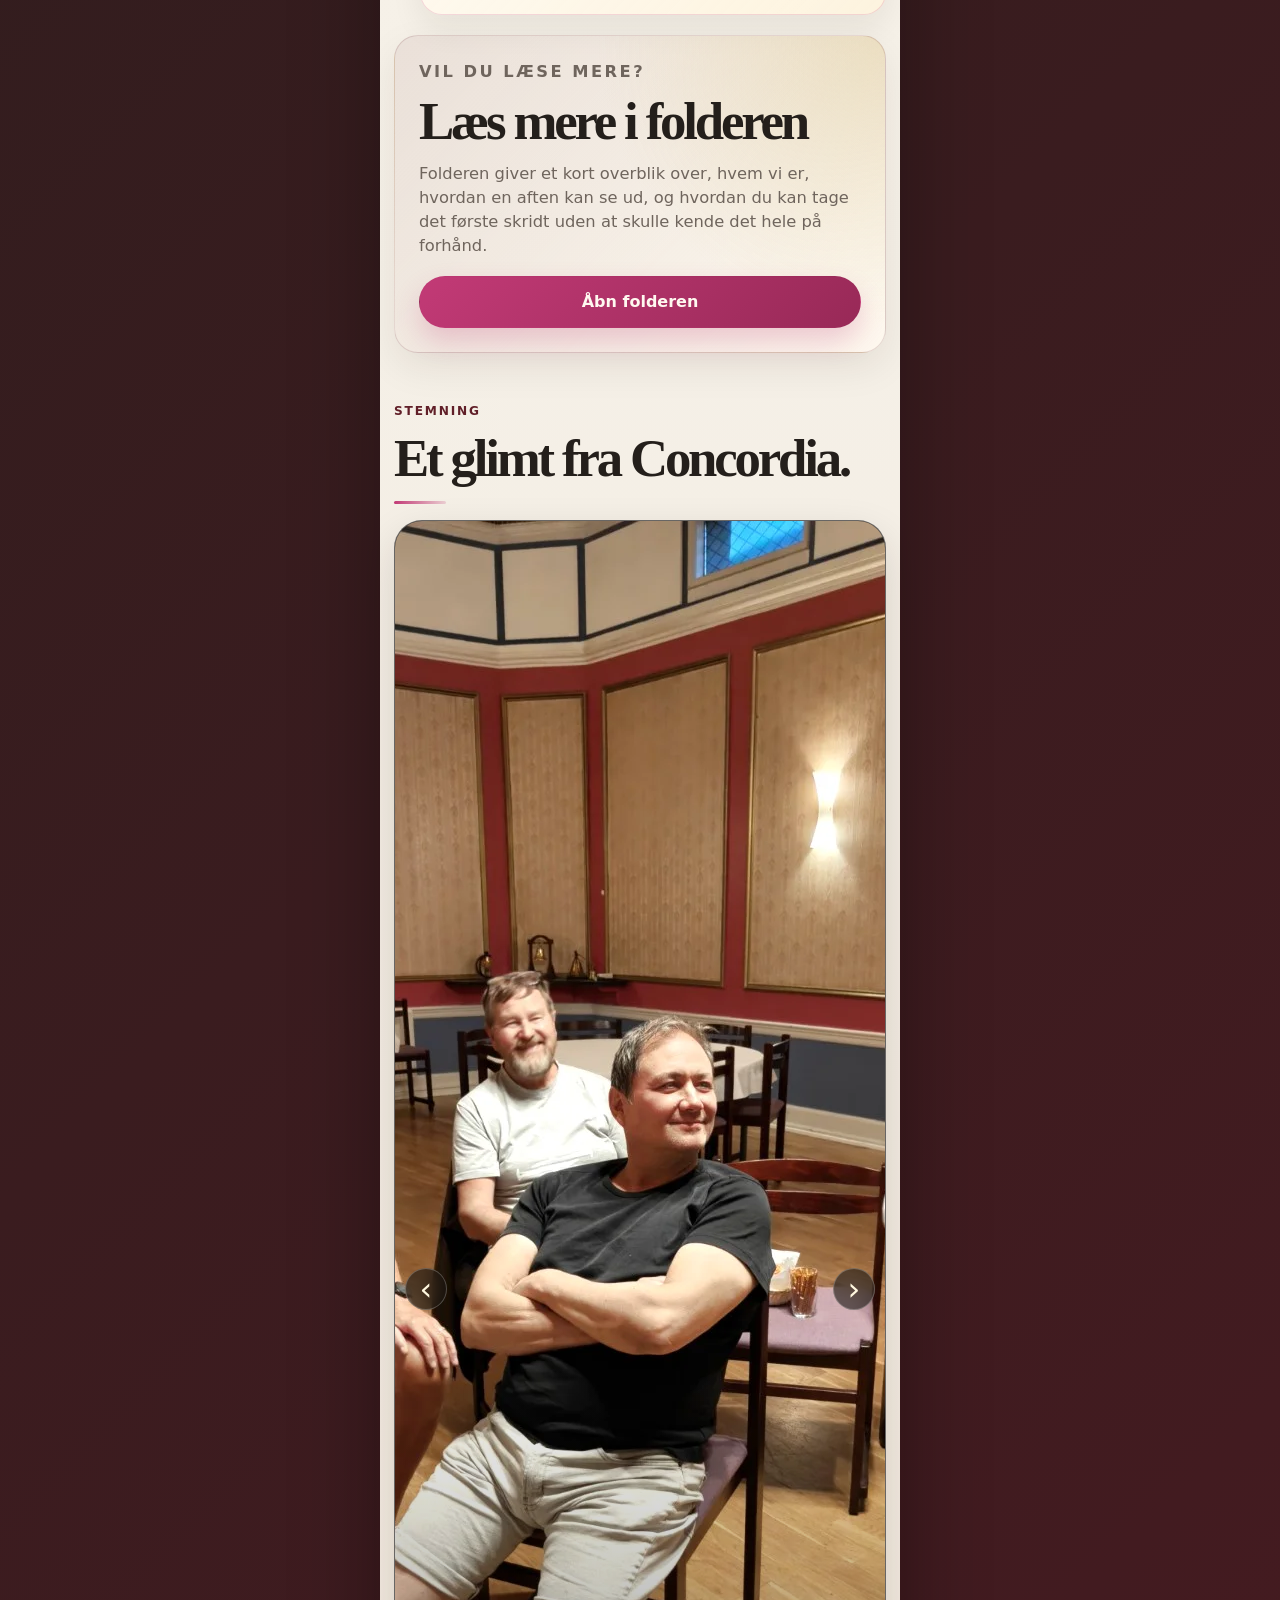
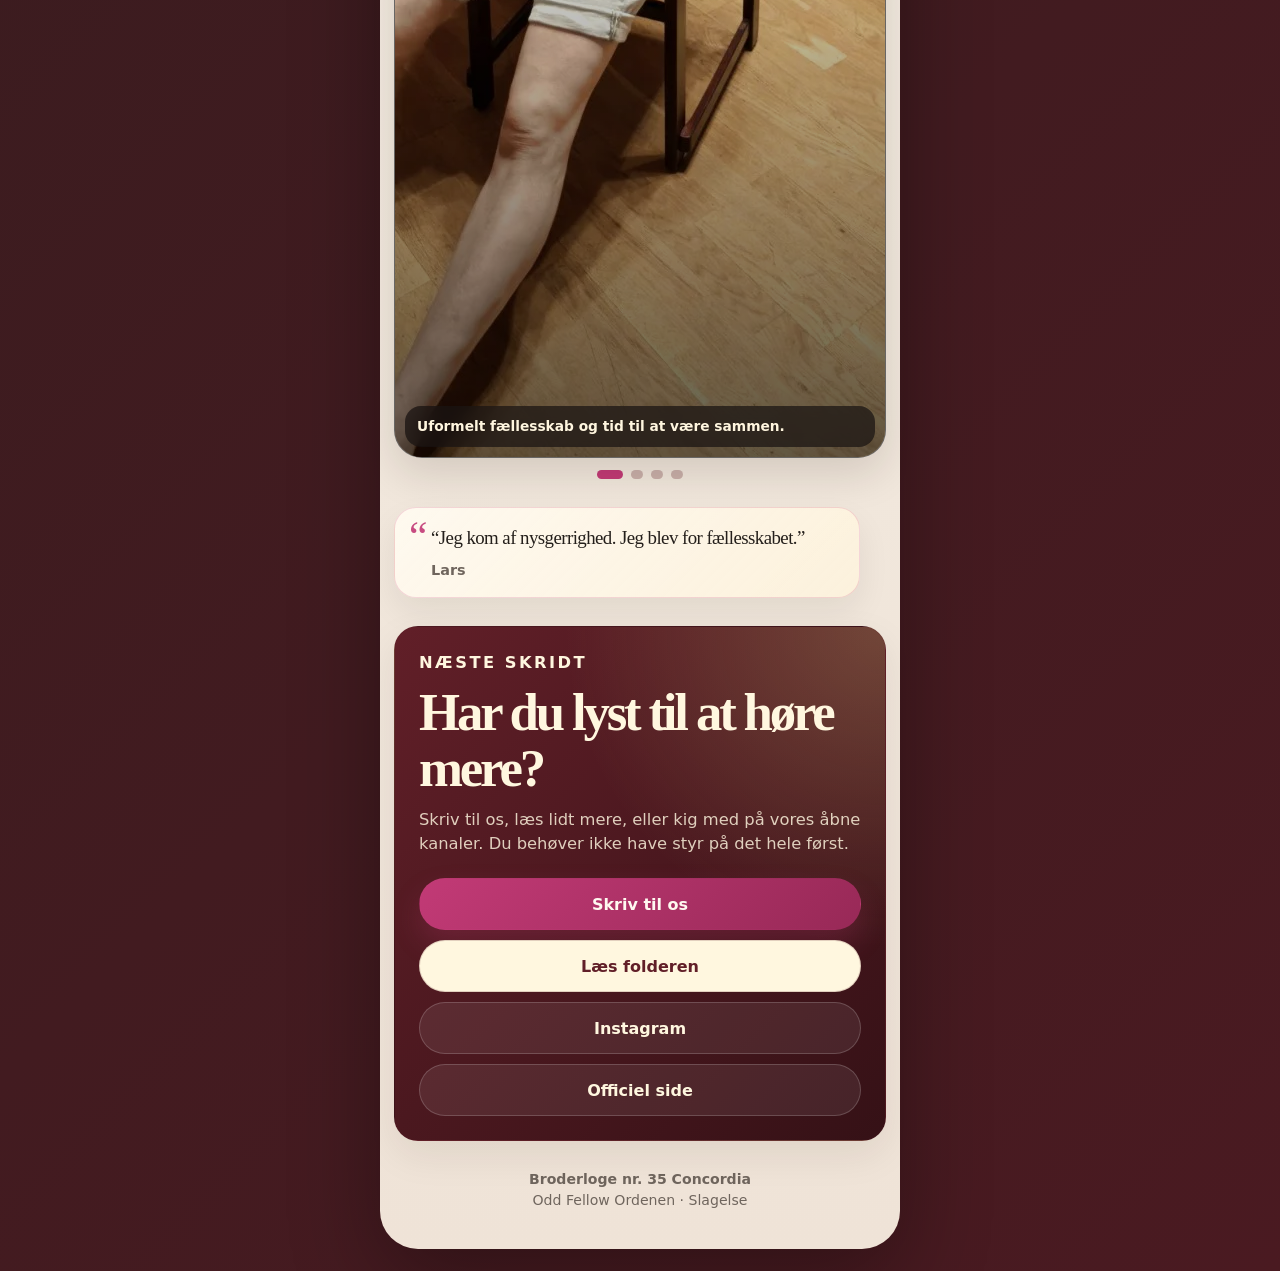
==== commit 08683ec7: "Add files via upload" ====
--- a/index.html
+++ b/index.html
@@ -1,33 +1,22 @@
 <!doctype html>
 <html lang="da">
 <head>
-  <meta charset="utf-8" />
-  <meta name="viewport" content="width=device-width, initial-scale=1, viewport-fit=cover" />
+  <meta charset="utf-8">
+  <meta name="viewport" content="width=device-width, initial-scale=1, viewport-fit=cover">
   <title>Nysgerrig? · 35 Concordia</title>
-  <meta name="description" content="En token fra Broderloge nr. 35 Concordia i Slagelse. Der er altid plads til ét led mere." />
-  <meta name="theme-color" content="#c23a76" />
-  <meta property="og:title" content="Nysgerrig? · 35 Concordia" />
-  <meta property="og:description" content="Broderloge nr. 35 Concordia i Slagelse — med plads til ét led mere." />
-  <meta property="og:image" content="assets/token-real.png" />
-  <link rel="icon" href="assets/favicon.svg" type="image/svg+xml" />
-  <link rel="stylesheet" href="styles.css" />
+  <meta name="description" content="En token fra Broderloge nr. 35 Concordia i Slagelse. Der er altid plads til ét led mere.">
+  <meta name="theme-color" content="#c23a76">
+  <meta property="og:title" content="Nysgerrig? · 35 Concordia">
+  <meta property="og:description" content="Broderloge nr. 35 Concordia i Slagelse — med plads til ét led mere.">
+  <meta property="og:image" content="assets/token-real.png">
+  <link rel="icon" href="assets/favicon.svg" type="image/svg+xml">
+  <link rel="stylesheet" href="styles.css">
 </head>
 <body>
-  <!--
-    Version 17 · Hero-knapperne er fjernet, så landingssiden fungerer mere rent som intro.
-
-    Hero-billedet ligger i /assets/token-real.png.
-    Hvis du vil skifte til et nyt foto af mønten, så overskriv bare den fil.
-
-    Rediger links her:
-    Folder: https://concordia35.github.io/Folder/
-    Kontaktmail: info35@concordia.oddfellow.dk
-  -->
-
   <div class="page-shell">
     <header class="topbar" aria-label="Topmenu">
-      <a class="brand" href="#top" aria-label="Til toppen">
-        <span class="brand-mark">35</span>
+      <a class="brand" href="#top" aria-label="Gå til toppen">
+        <span class="brand-mark" aria-hidden="true">35</span>
         <span>
           <strong>Concordia</strong>
           <small>Slagelse</small>
@@ -38,10 +27,14 @@
     <main id="top">
       <section class="hero">
         <div class="coin-card reveal">
-          <img src="assets/token-real.png" alt="3D-printet token fra Broderloge nr. 35 Concordia" fetchpriority="high" />
-          <div class="coin-label">
-            <span>Velkommen</span>
-          </div>
+          <img
+            src="assets/token-real.png"
+            alt="Token fra Broderloge nr. 35 Concordia"
+            width="1024"
+            height="1536"
+            fetchpriority="high"
+            decoding="async">
+          <div class="coin-label"><span>Velkommen</span></div>
         </div>
 
         <div class="hero-copy reveal">
@@ -62,7 +55,7 @@
         </p>
       </section>
 
-      <aside class="pull-quote reveal pull-quote-left" aria-label="Citat fra en broder">
+      <aside class="pull-quote pull-quote-left reveal" aria-label="Citat fra en broder">
         <p>“Det handler om fællesskab, ordentlighed og at gøre noget sammen.”</p>
         <span>Anton</span>
       </aside>
@@ -72,23 +65,26 @@
           <p class="eyebrow">Hvad er det?</p>
           <h2 id="hvad-er-det">Kort fortalt.</h2>
         </div>
+
         <div class="info-list" aria-label="Tre korte beskrivelser">
           <article class="mini-card">
-            <span>01</span>
+            <span aria-hidden="true">01</span>
             <div>
               <h3>Fællesskab</h3>
               <p>Et sted hvor man mødes rigtigt — ikke kun digitalt og hurtigt.</p>
             </div>
           </article>
+
           <article class="mini-card">
-            <span>02</span>
+            <span aria-hidden="true">02</span>
             <div>
               <h3>Ramme</h3>
               <p>Faste aftener med plads til alvor, grin, eftertanke og ro.</p>
             </div>
           </article>
+
           <article class="mini-card">
-            <span>03</span>
+            <span aria-hidden="true">03</span>
             <div>
               <h3>Tilhørsforhold</h3>
               <p>Ikke networking. Ikke karriereklub. Mere roligt — og mere holdbart.</p>
@@ -97,7 +93,7 @@
         </div>
       </section>
 
-      <aside class="pull-quote reveal pull-quote-right" aria-label="Citat fra en broder">
+      <aside class="pull-quote pull-quote-right reveal" aria-label="Citat fra en broder">
         <p>“Det giver mig et sted, hvor tempoet er lavere end resten af ugen.”</p>
         <span>Kim</span>
       </aside>
@@ -120,20 +116,23 @@
         </div>
 
         <div class="slideshow" aria-roledescription="slideshow" aria-label="Stemningsbilleder fra Concordia">
-          <figure class="slide is-active brothers-slide">
-            <img src="assets/atmosphere-brothers.webp" alt="Brødre samlet i afslappede omgivelser" loading="lazy" decoding="async" />
+          <figure class="slide brothers-slide is-active">
+            <img src="assets/atmosphere-brothers.webp" alt="Brødre samlet i afslappede omgivelser" width="1152" height="1536" loading="lazy" decoding="async">
             <figcaption>Uformelt fællesskab og tid til at være sammen.</figcaption>
           </figure>
+
           <figure class="slide billiard-slide">
-            <img src="assets/atmosphere-billiard.webp" alt="Billard i logens rammer" loading="lazy" decoding="async" />
+            <img src="assets/atmosphere-billiard.webp" alt="Billard i logens rammer" width="1152" height="1536" loading="lazy" decoding="async">
             <figcaption>Aktiviteter, gode grin og uformelt samvær.</figcaption>
           </figure>
+
           <figure class="slide guitar-slide">
-            <img src="assets/atmosphere-guitar.webp" alt="Musik og samvær ved et bord i logen" loading="lazy" decoding="async" />
+            <img src="assets/atmosphere-guitar.webp" alt="Musik og samvær ved et bord i logen" width="705" height="1150" loading="lazy" decoding="async">
             <figcaption>Stemning, tradition og nærvær.</figcaption>
           </figure>
+
           <figure class="slide hall-slide">
-            <img src="assets/atmosphere-hall.webp" alt="Brødre samlet i logesalen" loading="lazy" decoding="async" />
+            <img src="assets/atmosphere-hall.webp" alt="Brødre samlet i logesalen" width="1152" height="1536" loading="lazy" decoding="async">
             <figcaption>En fast ramme omkring aftenen.</figcaption>
           </figure>
 
@@ -142,18 +141,17 @@
         </div>
 
         <div class="dots" aria-label="Vælg billede">
-          <button type="button" class="dot is-active" aria-label="Vis billede 1"></button>
-          <button type="button" class="dot" aria-label="Vis billede 2"></button>
-          <button type="button" class="dot" aria-label="Vis billede 3"></button>
-          <button type="button" class="dot" aria-label="Vis billede 4"></button>
-        </div></section>
+          <button class="dot is-active" type="button" aria-label="Vis billede 1" aria-current="true"></button>
+          <button class="dot" type="button" aria-label="Vis billede 2"></button>
+          <button class="dot" type="button" aria-label="Vis billede 3"></button>
+          <button class="dot" type="button" aria-label="Vis billede 4"></button>
+        </div>
+      </section>
 
-      <aside class="pull-quote reveal pull-quote-left" aria-label="Citat fra en broder">
+      <aside class="pull-quote pull-quote-left reveal" aria-label="Citat fra en broder">
         <p>“Jeg kom af nysgerrighed. Jeg blev for fællesskabet.”</p>
         <span>Lars</span>
       </aside>
-
-      
 
       <section id="kontakt" class="contact-card reveal" aria-labelledby="kontakt-title">
         <p class="eyebrow">Næste skridt</p>
@@ -161,6 +159,7 @@
         <p>
           Skriv til os, læs lidt mere, eller kig med på vores åbne kanaler. Du behøver ikke have styr på det hele først.
         </p>
+
         <div class="contact-grid">
           <a class="btn primary" href="mailto:info35@concordia.oddfellow.dk?subject=Nysgerrig%20p%C3%A5%2035%20Concordia">Skriv til os</a>
           <a class="btn secondary" href="https://concordia35.github.io/Folder/">Læs folderen</a>
@@ -175,9 +174,6 @@
     </footer>
   </div>
 
-
-  
-
   <script src="script.js"></script>
 </body>
 </html>
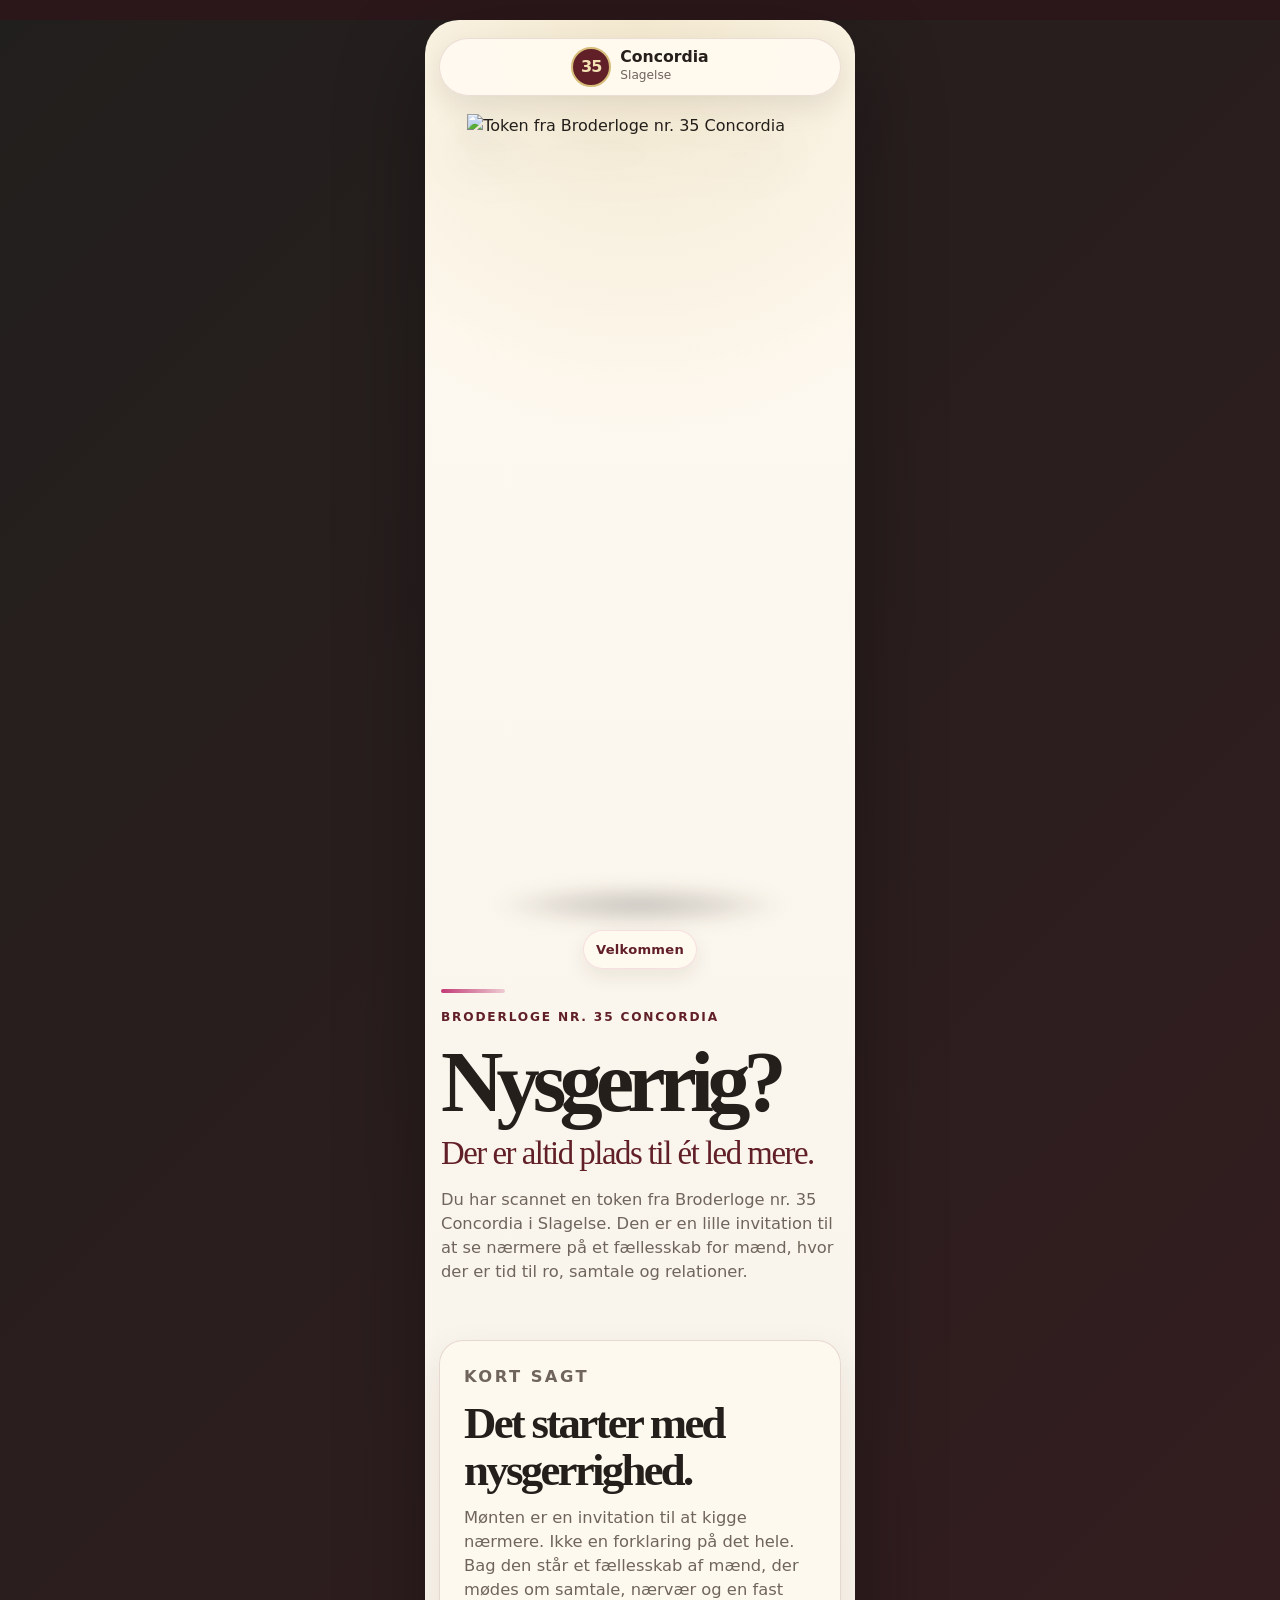
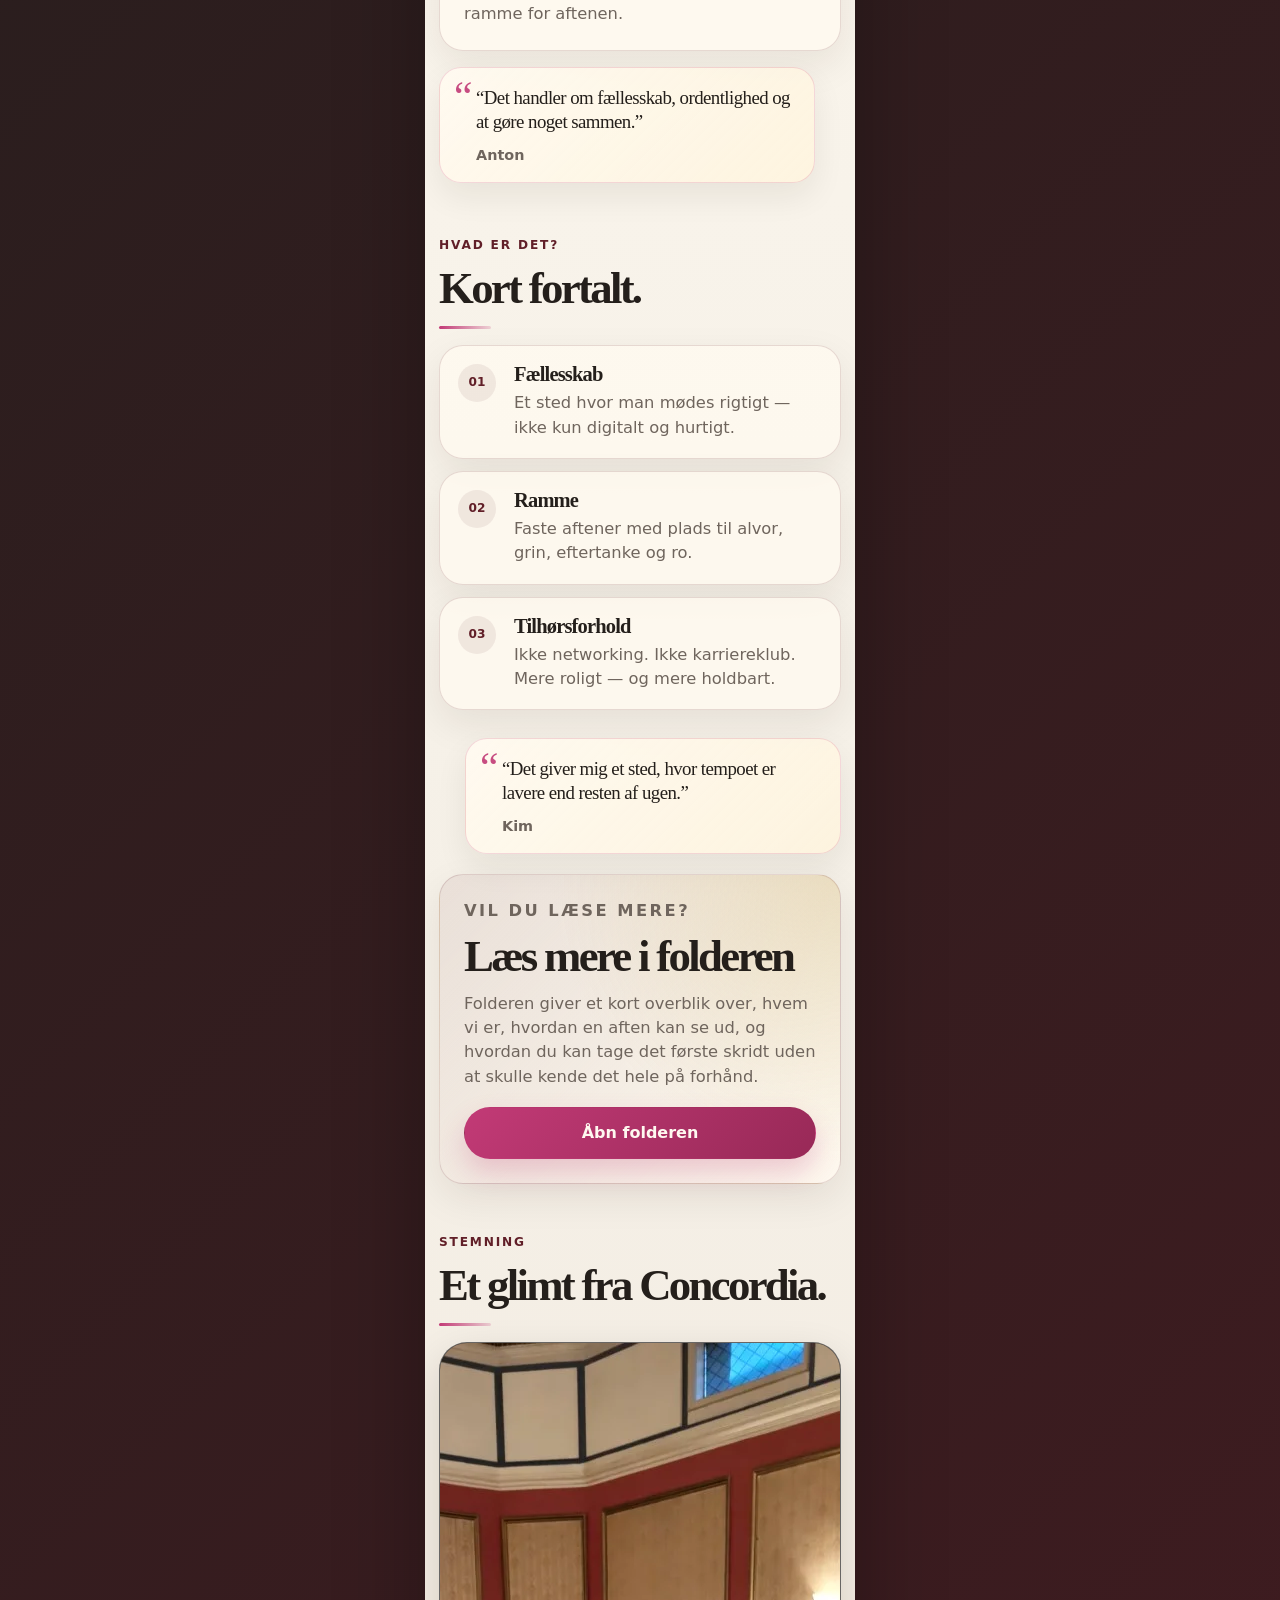
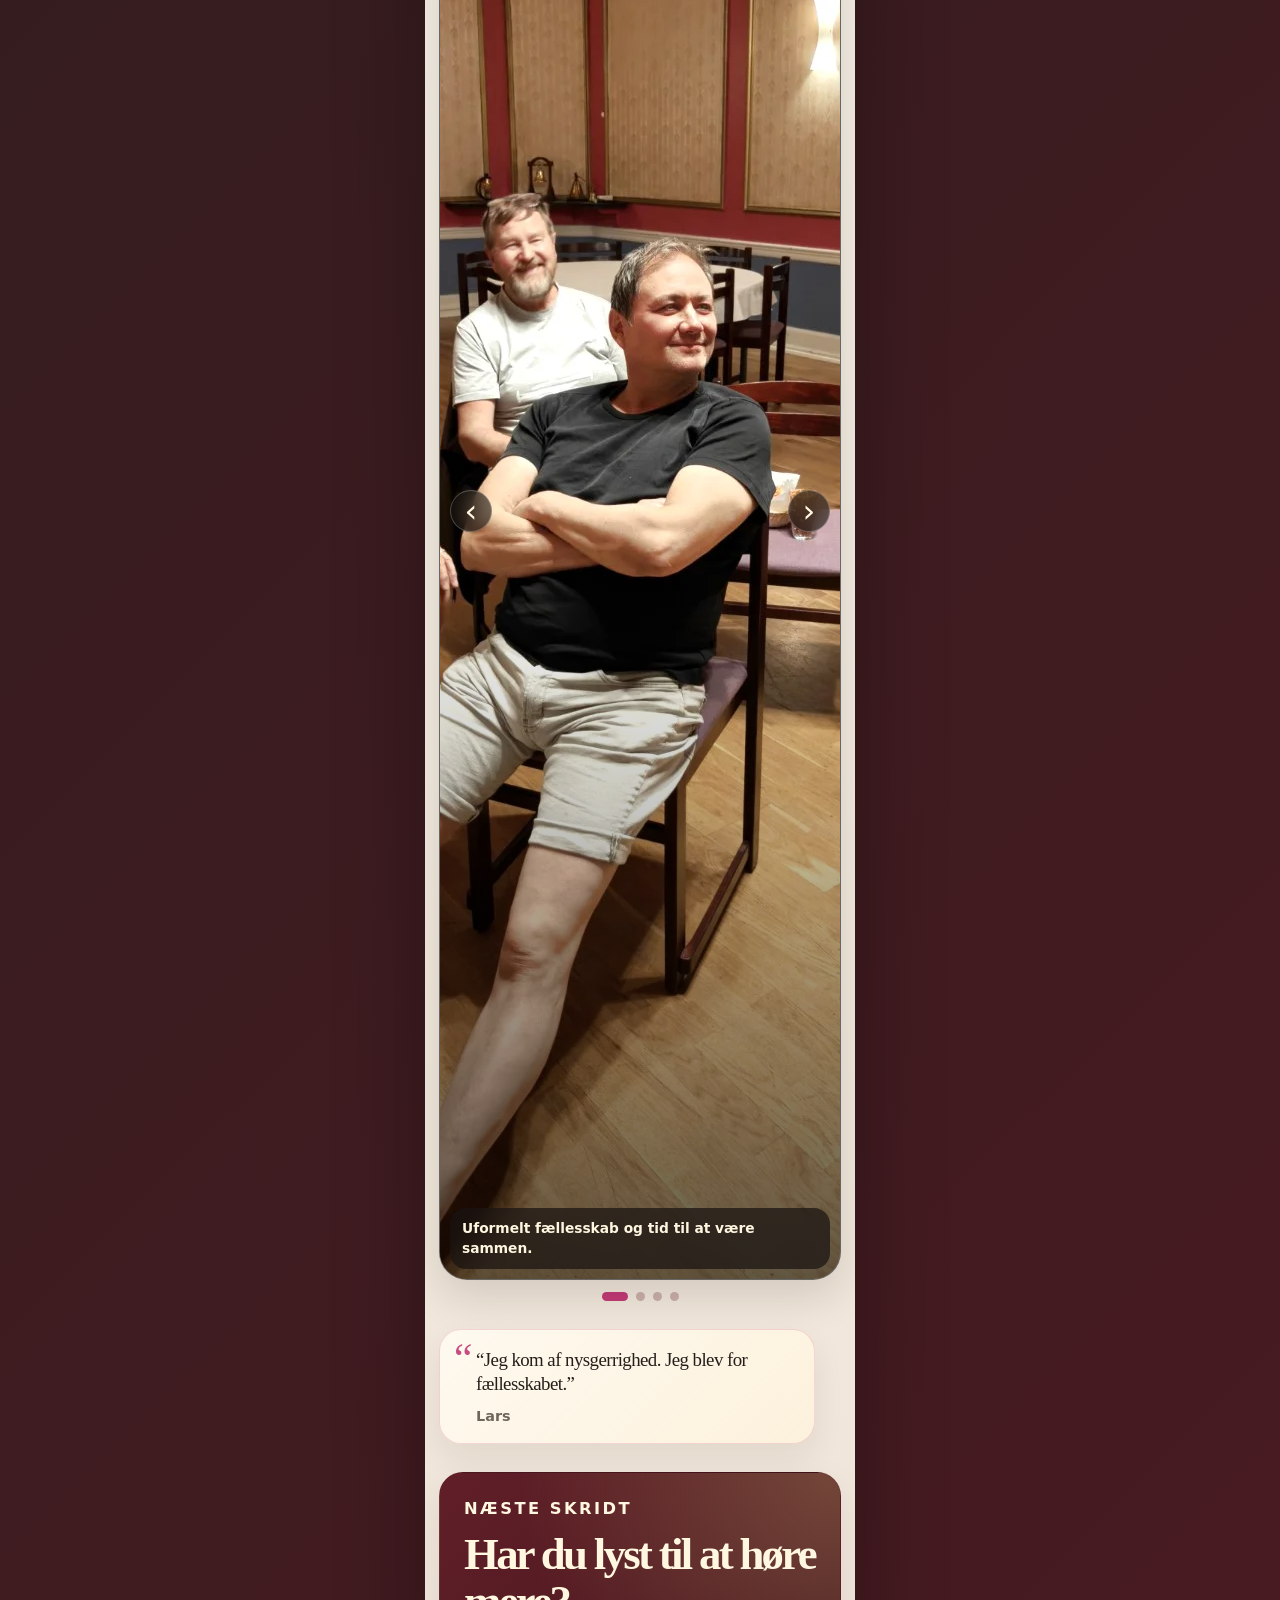
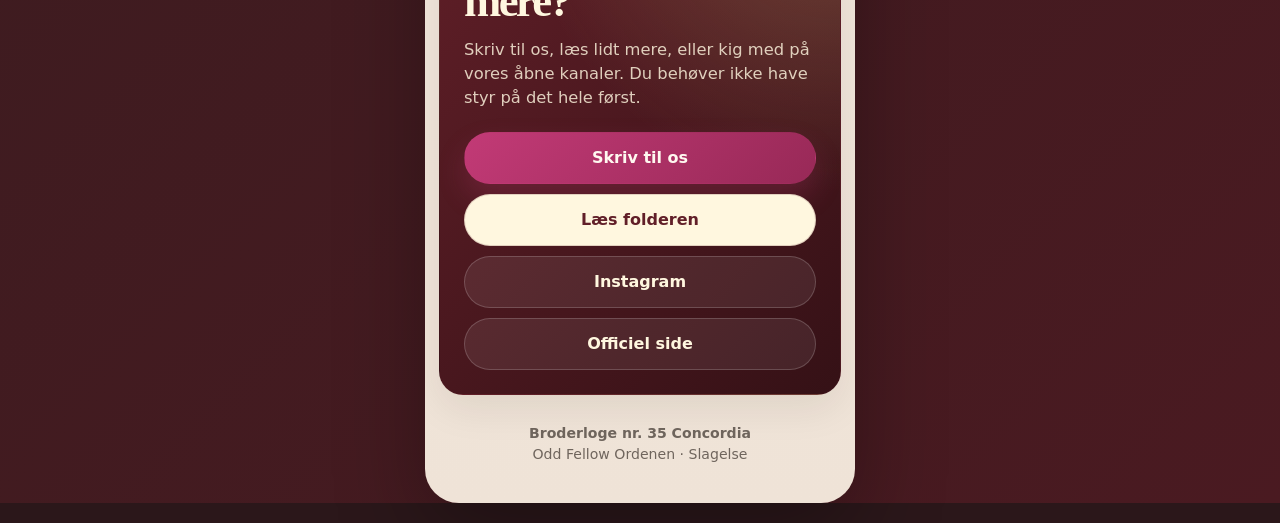
==== commit de425fea: "Add files via upload" ====
--- a/index.html
+++ b/index.html
@@ -8,7 +8,7 @@
   <meta name="theme-color" content="#c23a76">
   <meta property="og:title" content="Nysgerrig? · 35 Concordia">
   <meta property="og:description" content="Broderloge nr. 35 Concordia i Slagelse — med plads til ét led mere.">
-  <meta property="og:image" content="assets/token-real.png">
+  <meta property="og:image" content="assets/token-hero.png">
   <link rel="icon" href="assets/favicon.svg" type="image/svg+xml">
   <link rel="stylesheet" href="styles.css">
 </head>
@@ -28,10 +28,10 @@
       <section class="hero">
         <div class="coin-card reveal">
           <img
-            src="assets/token-real.png"
+            src="assets/token-hero.png"
             alt="Token fra Broderloge nr. 35 Concordia"
-            width="1024"
-            height="1536"
+            width="804"
+            height="804"
             fetchpriority="high"
             decoding="async">
           <div class="coin-label"><span>Velkommen</span></div>
--- a/styles.css
+++ b/styles.css
@@ -9,50 +9,66 @@
   --gold-soft: #f2e2b4;
   --cyclamen: #c23a76;
   --cyclamen-dark: #982957;
-  --cyclamen-soft: rgba(194, 58, 118, .12);
-  --line: rgba(97, 31, 40, .15);
-  --shadow: 0 18px 48px rgba(33, 22, 16, .14);
+  --line: rgba(97, 31, 40, 0.15);
   --radius: 24px;
-  --page: 520px;
-}
-
-* { box-sizing: border-box; }
-html { scroll-behavior: smooth; }
+  --mobile-width: 430px;
+}
+
+* {
+  box-sizing: border-box;
+}
+
+html {
+  scroll-behavior: smooth;
+  background: #2b171a;
+}
+
 body {
+  min-width: 320px;
+  min-height: 100svh;
   margin: 0;
+  overflow-x: hidden;
   color: var(--ink);
+  background: linear-gradient(135deg, #211f1d, #4a1a21);
   font-family: Inter, ui-sans-serif, system-ui, -apple-system, BlinkMacSystemFont, "Segoe UI", sans-serif;
-  background:
-    radial-gradient(circle at top, rgba(214, 189, 122, .30), transparent 26rem),
-    linear-gradient(180deg, #fffaf1 0%, var(--bg) 48%, #efe3d7 100%);
   line-height: 1.48;
   -webkit-font-smoothing: antialiased;
   text-rendering: optimizeLegibility;
 }
 
-body::before {
-  content: "";
-  position: fixed;
-  inset: 0;
-  pointer-events: none;
-  background-image:
-    linear-gradient(rgba(97, 31, 40, .035) 1px, transparent 1px),
-    linear-gradient(90deg, rgba(97, 31, 40, .03) 1px, transparent 1px);
-  background-size: 28px 28px;
-  mask-image: linear-gradient(to bottom, #000 0%, transparent 72%);
-}
-
-a, button { color: inherit; }
-button { font: inherit; }
-img { display: block; max-width: 100%; }
-p, h1, h2, h3, figure, blockquote { margin-top: 0; }
+a,
+button {
+  color: inherit;
+}
+
+button {
+  font: inherit;
+}
+
+img {
+  display: block;
+  max-width: 100%;
+}
+
+p,
+h1,
+h2,
+h3,
+figure {
+  margin-top: 0;
+}
 
 .page-shell {
-  width: min(100%, var(--page));
+  width: 100%;
+  max-width: var(--mobile-width);
   min-height: 100svh;
   margin: 0 auto;
-  padding: 10px 14px 34px;
-  position: relative;
+  padding: 10px 14px calc(34px + env(safe-area-inset-bottom));
+  overflow: hidden;
+  background:
+    radial-gradient(circle at top, rgba(214, 189, 122, 0.28), transparent 26rem),
+    linear-gradient(180deg, #fffaf1 0%, var(--bg) 48%, #efe3d7 100%);
+  box-shadow: 0 30px 90px rgba(0, 0, 0, 0.3);
 }
 
 .topbar {
@@ -62,108 +78,114 @@
   display: flex;
   justify-content: center;
   align-items: center;
-  gap: 12px;
   min-height: 58px;
   padding: 8px 16px;
-  border: 1px solid rgba(97,31,40,.12);
+  border: 1px solid rgba(97, 31, 40, 0.12);
   border-radius: 999px;
-  background: rgba(255, 250, 240, .92);
+  background: rgba(255, 250, 240, 0.92);
+  box-shadow: 0 10px 30px rgba(33, 22, 16, 0.1);
   backdrop-filter: blur(16px);
-  box-shadow: 0 10px 30px rgba(33, 22, 16, .10);
 }
 
 .brand {
   display: inline-flex;
   align-items: center;
   gap: 9px;
+  min-width: 0;
   text-decoration: none;
-  min-width: 0;
-}
+}
+
 .brand-mark {
   display: grid;
   place-items: center;
+  flex: 0 0 auto;
   width: 40px;
   height: 40px;
+  border: 2px solid var(--gold);
   border-radius: 50%;
-  flex: 0 0 auto;
+  color: var(--gold-soft);
   background: var(--bordo);
-  color: var(--gold-soft);
-  border: 2px solid var(--gold);
   font-weight: 900;
-  letter-spacing: -.06em;
-}
-.brand strong { display: block; line-height: 1; font-size: .98rem; }
-.brand small { display: block; margin-top: 2px; color: var(--muted); font-size: .76rem; }
-.top-link {
-  flex: 0 0 auto;
-  padding: 10px 14px;
-  border-radius: 999px;
-  background: var(--cyclamen-soft);
-  color: var(--bordo);
-  border: 1px solid rgba(194,58,118,.14);
-  text-decoration: none;
-  font-weight: 900;
-  font-size: .88rem;
-}
-
-.hero { padding: 18px 0 24px; }
+  letter-spacing: -0.06em;
+}
+
+.brand strong {
+  display: block;
+  font-size: 0.98rem;
+  line-height: 1;
+}
+
+.brand small {
+  display: block;
+  margin-top: 2px;
+  color: var(--muted);
+  font-size: 0.76rem;
+}
+
+.hero {
+  padding: 18px 0 24px;
+}
+
 .coin-card {
   position: relative;
-  overflow: visible;
   display: flex;
   flex-direction: column;
   align-items: center;
-  padding: 8px 0 0;
-  background: transparent;
-}
+  padding-top: 8px;
+}
+
+.coin-card::before {
+  content: "";
+  position: absolute;
+  bottom: 44px;
+  left: 50%;
+  z-index: 1;
+  width: min(72%, 310px);
+  height: 40px;
+  border-radius: 50%;
+  background: radial-gradient(ellipse at center, rgba(36, 31, 27, 0.24) 0%, rgba(36, 31, 27, 0.12) 42%, transparent 72%);
+  filter: blur(8px);
+  transform: translateX(-50%);
+  pointer-events: none;
+}
+
 .coin-card img {
   position: relative;
   z-index: 2;
-  width: min(82%, 390px);
+  width: min(86%, 360px);
   aspect-ratio: 1 / 1;
   object-fit: contain;
   object-position: center;
   filter:
-    drop-shadow(0 10px 12px rgba(36,31,27,.10))
-    drop-shadow(0 28px 24px rgba(36,31,27,.18));
-}
-.coin-card::before {
-  content: "";
-  position: absolute;
-  left: 50%;
-  bottom: 44px;
-  z-index: 1;
-  width: min(72%, 340px);
-  height: 40px;
-  transform: translateX(-50%);
-  border-radius: 50%;
-  background: radial-gradient(ellipse at center, rgba(36,31,27,.24) 0%, rgba(36,31,27,.12) 42%, rgba(36,31,27,0) 72%);
-  filter: blur(8px);
-  pointer-events: none;
-}
-.coin-card::after {
-  content: none;
-}
+    drop-shadow(0 10px 12px rgba(36, 31, 27, 0.1))
+    drop-shadow(0 28px 24px rgba(36, 31, 27, 0.18));
+}
+
 .coin-label {
-  position: static;
+  position: relative;
   z-index: 3;
   display: flex;
   justify-content: center;
   margin-top: 12px;
 }
+
 .coin-label span {
   padding: 9px 12px;
+  border: 1px solid rgba(194, 58, 118, 0.14);
   border-radius: 999px;
   color: var(--bordo);
-  background: rgba(255, 250, 240, .92);
+  background: rgba(255, 250, 240, 0.92);
+  box-shadow: 0 8px 20px rgba(33, 22, 16, 0.08);
+  font-size: 0.82rem;
+  font-weight: 850;
+  letter-spacing: 0.02em;
   backdrop-filter: blur(12px);
-  border: 1px solid rgba(194,58,118,.14);
-  box-shadow: 0 8px 20px rgba(33, 22, 16, .08);
-  font-size: .82rem;
-  font-weight: 850;
-  letter-spacing: .02em;
-}
-.hero-copy { padding: 20px 2px 0; }
+}
+
+.hero-copy {
+  padding: 20px 2px 0;
+}
+
 .hero-copy::before {
   content: "";
   display: block;
@@ -171,111 +193,111 @@
   height: 4px;
   margin-bottom: 16px;
   border-radius: 999px;
-  background: linear-gradient(90deg, var(--cyclamen), rgba(194,58,118,.22));
-}
+  background: linear-gradient(90deg, var(--cyclamen), rgba(194, 58, 118, 0.22));
+}
+
 .eyebrow {
   margin-bottom: 10px;
   color: var(--bordo);
-  font-size: .76rem;
+  font-size: 0.76rem;
   font-weight: 900;
-  letter-spacing: .15em;
+  letter-spacing: 0.15em;
   text-transform: uppercase;
 }
-h1, h2, h3 {
+
+h1,
+h2,
+h3 {
+  color: var(--ink);
   font-family: Georgia, "Times New Roman", serif;
   line-height: 1.05;
-  color: var(--ink);
-}
+}
+
 h1 {
   margin-bottom: 8px;
-  font-size: clamp(4.1rem, 21vw, 6.8rem);
-  letter-spacing: -.08em;
-}
+  font-size: clamp(3.7rem, 18vw, 5.4rem);
+  letter-spacing: -0.08em;
+}
+
 h2 {
   margin-bottom: 14px;
-  font-size: clamp(2rem, 9.5vw, 3.3rem);
-  letter-spacing: -.06em;
-}
+  font-size: clamp(2rem, 9vw, 2.8rem);
+  letter-spacing: -0.06em;
+}
+
 h3 {
   margin-bottom: 6px;
   font-size: 1.28rem;
-  letter-spacing: -.04em;
-}
+  letter-spacing: -0.04em;
+}
+
 .lead {
   margin-bottom: 16px;
   color: var(--bordo);
   font-family: Georgia, "Times New Roman", serif;
-  font-size: clamp(1.55rem, 7vw, 2.2rem);
+  font-size: clamp(1.55rem, 7vw, 2.05rem);
   line-height: 1.08;
-  letter-spacing: -.045em;
-}
-.intro, .quick-card p, .folder-card p, .contact-card p, .mini-card p {
+  letter-spacing: -0.045em;
+}
+
+.intro,
+.quick-card p,
+.folder-card p,
+.contact-card p,
+.mini-card p {
   color: var(--muted);
   font-size: 1.02rem;
 }
-.cta-row, .contact-grid {
-  display: grid;
-  gap: 10px;
-  margin-top: 22px;
-}
-.cta-row { grid-template-columns: 1.2fr .8fr; }
-.btn {
-  display: inline-flex;
-  align-items: center;
-  justify-content: center;
-  min-height: 52px;
-  padding: 13px 16px;
-  border-radius: 999px;
-  border: 1px solid transparent;
-  text-decoration: none;
-  font-weight: 900;
-  text-align: center;
-  -webkit-tap-highlight-color: transparent;
-  cursor: pointer;
-}
-.btn.primary {
-  background: linear-gradient(135deg, var(--cyclamen), var(--cyclamen-dark));
-  color: #fff8f0;
-  box-shadow: 0 14px 28px rgba(194,58,118,.24);
-}
-.btn.secondary {
-  background: var(--card);
-  color: var(--bordo);
-  border-color: rgba(97,31,40,.18);
-}
-.btn.light {
-  background: rgba(255,250,240,.72);
-  color: var(--muted);
-  border-color: rgba(97,31,40,.14);
-}
-.btn.wide { width: 100%; margin-top: 12px; }
-.btn:focus-visible, .top-link:focus-visible, .slide-btn:focus-visible, .dot:focus-visible {
-  outline: 3px solid rgba(194,58,118,.30);
-  outline-offset: 2px;
-}
-
-
-.quick-card, .folder-card, .contact-card, .mini-card, blockquote {
+
+.quick-card,
+.folder-card,
+.contact-card,
+.mini-card {
   border: 1px solid var(--line);
   border-radius: var(--radius);
-  background: rgba(255,250,240,.78);
-  box-shadow: 0 14px 38px rgba(33, 22, 16, .08);
-}
-.quick-card, .folder-card, .contact-card {
+  background: rgba(255, 250, 240, 0.78);
+  box-shadow: 0 14px 38px rgba(33, 22, 16, 0.08);
+}
+
+.quick-card,
+.folder-card,
+.contact-card {
+  margin: 16px 0;
   padding: 24px;
-  margin: 16px 0;
-}
-.quick-card h2, .folder-card h2, .contact-card h2 { margin-bottom: 12px; }
-.quick-card p:last-child, .folder-card p:last-child, .contact-card p:last-child { margin-bottom: 0; }
+}
+
+.quick-card h2,
+.folder-card h2,
+.contact-card h2 {
+  margin-bottom: 12px;
+}
+
+.quick-card p:last-child,
+.folder-card p:last-child,
+.contact-card p:last-child {
+  margin-bottom: 0;
+}
+
 .folder-card {
   background:
-    radial-gradient(circle at right top, rgba(214,189,122,.34), transparent 18rem),
-    linear-gradient(135deg, rgba(97,31,40,.08), rgba(255,250,240,.88));
-}
-.folder-card .btn { margin-top: 18px; width: 100%; }
-
-.info-section, .slideshow-section { padding: 34px 0 14px; }
-.section-title { margin-bottom: 16px; }
+    radial-gradient(circle at right top, rgba(214, 189, 122, 0.34), transparent 18rem),
+    linear-gradient(135deg, rgba(97, 31, 40, 0.08), rgba(255, 250, 240, 0.88));
+}
+
+.folder-card .btn {
+  width: 100%;
+  margin-top: 18px;
+}
+
+.info-section,
+.slideshow-section {
+  padding: 34px 0 14px;
+}
+
+.section-title {
+  margin-bottom: 16px;
+}
+
 .section-title::after {
   content: "";
   display: block;
@@ -283,10 +305,18 @@
   height: 3px;
   margin-top: 14px;
   border-radius: 999px;
-  background: linear-gradient(90deg, var(--cyclamen), rgba(194,58,118,.18));
-}
-.section-title h2 { margin-bottom: 0; }
-.info-list { display: grid; gap: 12px; }
+  background: linear-gradient(90deg, var(--cyclamen), rgba(194, 58, 118, 0.18));
+}
+
+.section-title h2 {
+  margin-bottom: 0;
+}
+
+.info-list {
+  display: grid;
+  gap: 12px;
+}
+
 .mini-card {
   display: grid;
   grid-template-columns: 42px 1fr;
@@ -294,111 +324,33 @@
   align-items: start;
   padding: 18px;
 }
-.mini-card span {
+
+.mini-card > span {
   display: inline-grid;
   place-items: center;
   width: 38px;
   height: 38px;
   border-radius: 50%;
-  background: rgba(97,31,40,.08);
   color: var(--bordo);
-  font-size: .76rem;
+  background: rgba(97, 31, 40, 0.08);
+  font-size: 0.76rem;
   font-weight: 900;
 }
-.mini-card p { margin-bottom: 0; }
-
-.slideshow {
-  position: relative;
-  overflow: hidden;
-  border-radius: 28px;
-  background: #211d1a;
-  box-shadow: 0 16px 42px rgba(33, 22, 16, .14);
-  border: 1px solid rgba(255,255,255,.32);
-}
-.slide {
-  display: none;
-  position: relative;
-  margin: 0;
-}
-.slide.is-active { display: block; }
-.slide img {
-  width: 100%;
-  aspect-ratio: 4 / 5;
-  object-fit: cover;
-  object-position: center;
-}
-.brothers-slide img { object-position: center 52%; }
-.billiard-slide img { object-position: center 22%; }
-.guitar-slide img { object-position: center 34%; }
-.hall-slide img { object-position: center 36%; }
-.slide::after {
-  content: "";
-  position: absolute;
-  inset: auto 0 0;
-  height: 48%;
-  background: linear-gradient(to top, rgba(0,0,0,.62), transparent);
-  pointer-events: none;
-}
-figcaption {
-  position: absolute;
-  left: 10px;
-  right: 10px;
-  bottom: 10px;
-  z-index: 2;
-  padding: 10px 12px;
-  border-radius: 16px;
-  color: #fff6df;
-  background: rgba(26,20,18,.72);
-  backdrop-filter: blur(10px);
-  font-size: .86rem;
-  font-weight: 760;
-}
-.slide-btn {
-  position: absolute;
-  top: 50%;
-  z-index: 4;
-  transform: translateY(-50%);
-  width: 42px;
-  height: 42px;
-  border: 1px solid rgba(255,255,255,.24);
-  border-radius: 50%;
-  color: #fff7df;
-  background: rgba(20,18,16,.58);
-  backdrop-filter: blur(10px);
-  font-size: 2rem;
-  line-height: 1;
-  cursor: pointer;
-}
-.slide-btn.prev { left: 10px; }
-.slide-btn.next { right: 10px; }
-.dots {
-  display: flex;
-  justify-content: center;
-  gap: 8px;
-  padding: 12px 0 0;
-}
-.dot {
-  width: 9px;
-  height: 9px;
-  border: 0;
-  border-radius: 999px;
-  background: rgba(97,31,40,.28);
-  cursor: pointer;
-}
-.dot.is-active {
-  width: 26px;
-  background: var(--cyclamen);
+
+.mini-card p {
+  margin-bottom: 0;
 }
 
 .pull-quote {
   position: relative;
   margin: 14px 0 20px;
   padding: 18px 18px 16px;
-  border: 1px solid rgba(194,58,118,.18);
+  border: 1px solid rgba(194, 58, 118, 0.18);
   border-radius: 22px;
-  background: linear-gradient(135deg, rgba(255,250,240,.94), rgba(255,244,220,.78));
-  box-shadow: 0 14px 32px rgba(33, 22, 16, .07);
-}
+  background: linear-gradient(135deg, rgba(255, 250, 240, 0.94), rgba(255, 244, 220, 0.78));
+  box-shadow: 0 14px 32px rgba(33, 22, 16, 0.07);
+}
+
 .pull-quote::before {
   content: "“";
   position: absolute;
@@ -408,8 +360,9 @@
   font-family: Georgia, "Times New Roman", serif;
   font-size: 2.6rem;
   line-height: 1;
-  opacity: .9;
-}
+  opacity: 0.9;
+}
+
 .pull-quote p {
   margin: 0 0 10px;
   padding-left: 18px;
@@ -417,88 +370,300 @@
   font-family: Georgia, "Times New Roman", serif;
   font-size: 1.18rem;
   line-height: 1.28;
-  letter-spacing: -.03em;
-}
+  letter-spacing: -0.03em;
+}
+
 .pull-quote span {
   display: block;
   padding-left: 18px;
   color: var(--muted);
-  font-size: .9rem;
+  font-size: 0.9rem;
   font-weight: 850;
 }
-.pull-quote-left { margin-right: 26px; }
-.pull-quote-right { margin-left: 26px; }
+
+.pull-quote-left {
+  margin-right: 26px;
+}
+
+.pull-quote-right {
+  margin-left: 26px;
+}
+
+.slideshow {
+  position: relative;
+  overflow: hidden;
+  border: 1px solid rgba(255, 255, 255, 0.32);
+  border-radius: 28px;
+  background: #211d1a;
+  box-shadow: 0 16px 42px rgba(33, 22, 16, 0.14);
+}
+
+.slide {
+  position: relative;
+  display: none;
+  margin: 0;
+}
+
+.slide.is-active {
+  display: block;
+}
+
+.slide img {
+  width: 100%;
+  aspect-ratio: 4 / 5;
+  object-fit: cover;
+  object-position: center;
+}
+
+.brothers-slide img {
+  object-position: center 52%;
+}
+
+.billiard-slide img {
+  object-position: center 22%;
+}
+
+.guitar-slide img {
+  object-position: center 34%;
+}
+
+.hall-slide img {
+  object-position: center 36%;
+}
+
+.slide::after {
+  content: "";
+  position: absolute;
+  inset: auto 0 0;
+  height: 48%;
+  background: linear-gradient(to top, rgba(0, 0, 0, 0.62), transparent);
+  pointer-events: none;
+}
+
+figcaption {
+  position: absolute;
+  right: 10px;
+  bottom: 10px;
+  left: 10px;
+  z-index: 2;
+  padding: 10px 12px;
+  border-radius: 16px;
+  color: #fff6df;
+  background: rgba(26, 20, 18, 0.72);
+  font-size: 0.86rem;
+  font-weight: 760;
+  backdrop-filter: blur(10px);
+}
+
+.slide-btn {
+  position: absolute;
+  top: 50%;
+  z-index: 4;
+  width: 42px;
+  height: 42px;
+  border: 1px solid rgba(255, 255, 255, 0.24);
+  border-radius: 50%;
+  color: #fff7df;
+  background: rgba(20, 18, 16, 0.58);
+  font-size: 2rem;
+  line-height: 1;
+  transform: translateY(-50%);
+  cursor: pointer;
+  backdrop-filter: blur(10px);
+}
+
+.slide-btn.prev {
+  left: 10px;
+}
+
+.slide-btn.next {
+  right: 10px;
+}
+
+.dots {
+  display: flex;
+  justify-content: center;
+  gap: 8px;
+  padding-top: 12px;
+}
+
+.dot {
+  width: 9px;
+  height: 9px;
+  padding: 0;
+  border: 0;
+  border-radius: 999px;
+  background: rgba(97, 31, 40, 0.28);
+  cursor: pointer;
+}
+
+.dot.is-active {
+  width: 26px;
+  background: var(--cyclamen);
+}
+
+.btn {
+  display: inline-flex;
+  align-items: center;
+  justify-content: center;
+  min-height: 52px;
+  padding: 13px 16px;
+  border: 1px solid transparent;
+  border-radius: 999px;
+  text-align: center;
+  text-decoration: none;
+  font-weight: 900;
+  cursor: pointer;
+  -webkit-tap-highlight-color: transparent;
+}
+
+.btn.primary {
+  color: #fff8f0;
+  background: linear-gradient(135deg, var(--cyclamen), var(--cyclamen-dark));
+  box-shadow: 0 14px 28px rgba(194, 58, 118, 0.24);
+}
+
+.btn.secondary {
+  border-color: rgba(97, 31, 40, 0.18);
+  color: var(--bordo);
+  background: var(--card);
+}
+
+.btn.light {
+  border-color: rgba(97, 31, 40, 0.14);
+  color: var(--muted);
+  background: rgba(255, 250, 240, 0.72);
+}
+
+.btn:focus-visible,
+.slide-btn:focus-visible,
+.dot:focus-visible,
+.brand:focus-visible {
+  outline: 3px solid rgba(194, 58, 118, 0.3);
+  outline-offset: 2px;
+}
 
 .contact-card {
   margin-top: 28px;
   margin-bottom: 18px;
   color: #fff7df;
   background:
-    radial-gradient(circle at right top, rgba(214,189,122,.28), transparent 20rem),
+    radial-gradient(circle at right top, rgba(214, 189, 122, 0.28), transparent 20rem),
     linear-gradient(135deg, var(--bordo), var(--bordo-dark));
 }
-.contact-card h2, .contact-card .eyebrow { color: #fff7df; }
-.contact-card p { color: rgba(255,247,223,.82); }
-.contact-card .btn.secondary { background: #fff7df; }
+
+.contact-card h2,
+.contact-card .eyebrow {
+  color: #fff7df;
+}
+
+.contact-card p {
+  color: rgba(255, 247, 223, 0.82);
+}
+
+.contact-grid {
+  display: grid;
+  gap: 10px;
+  margin-top: 22px;
+}
+
+.contact-card .btn.secondary {
+  background: #fff7df;
+}
+
 .contact-card .btn.light {
-  background: rgba(255,255,255,.08);
-  border-color: rgba(255,255,255,.18);
+  border-color: rgba(255, 255, 255, 0.18);
   color: #fff7df;
-}
-.contact-grid { grid-template-columns: 1fr; }
+  background: rgba(255, 255, 255, 0.08);
+}
 
 .footer {
   padding: 10px 4px 4px;
   color: var(--muted);
   text-align: center;
-  font-size: .88rem;
-}
-.footer p { margin-bottom: 0; }
+  font-size: 0.88rem;
+}
+
+.footer p {
+  margin-bottom: 0;
+}
 
 .reveal {
   opacity: 0;
   transform: translateY(14px);
-  transition: opacity .55s ease, transform .55s ease;
-}
-.reveal.visible { opacity: 1; transform: translateY(0); }
-
-@media (min-width: 760px) {
-  body {
-    background:
-      radial-gradient(circle at top, rgba(214, 189, 122, .20), transparent 28rem),
-      linear-gradient(135deg, #221f1c 0%, #4a1a21 100%);
-  }
+  transition: opacity 0.55s ease, transform 0.55s ease;
+}
+
+.reveal.visible {
+  opacity: 1;
+  transform: translateY(0);
+}
+
+@media (min-width: 480px) {
   .page-shell {
-    margin-top: 22px;
-    margin-bottom: 22px;
-    border-radius: 38px;
-    background:
-      radial-gradient(circle at top, rgba(214,189,122,.22), transparent 24rem),
-      linear-gradient(180deg, #fffaf1 0%, var(--bg) 58%, #efe3d7 100%);
-    box-shadow: 0 30px 90px rgba(0,0,0,.32);
+    margin-block: 20px;
+    min-height: calc(100svh - 40px);
+    border-radius: 34px;
   }
 }
 
 @media (max-width: 390px) {
-  .page-shell { padding-left: 10px; padding-right: 10px; }
-  .pull-quote-left, .pull-quote-right { margin-left: 0; margin-right: 0; }
-  .coin-card img { width: 90%; }
-  .topbar { min-height: 54px; }
-  .brand small { display: none; }
-  .brand-mark { width: 36px; height: 36px; }
-  .top-link { padding-inline: 12px; }
-  h1 { font-size: 4rem; }
-  .cta-row { grid-template-columns: 1fr; }
-  .quick-card, .folder-card, .contact-card { padding: 20px; }
-  .mini-card { padding: 16px; }
-  .slide-btn { width: 38px; height: 38px; }
+  .page-shell {
+    padding-right: 10px;
+    padding-left: 10px;
+  }
+
+  .pull-quote-left,
+  .pull-quote-right {
+    margin-right: 0;
+    margin-left: 0;
+  }
+
+  .coin-card img {
+    width: 92%;
+  }
+
+  .topbar {
+    min-height: 54px;
+  }
+
+  .brand small {
+    display: none;
+  }
+
+  .brand-mark {
+    width: 36px;
+    height: 36px;
+  }
+
+  h1 {
+    font-size: 3.7rem;
+  }
+
+  .quick-card,
+  .folder-card,
+  .contact-card {
+    padding: 20px;
+  }
+
+  .mini-card {
+    padding: 16px;
+  }
+
+  .slide-btn {
+    width: 38px;
+    height: 38px;
+  }
 }
 
 @media (prefers-reduced-motion: reduce) {
-  html { scroll-behavior: auto; }
-  .reveal { opacity: 1; transform: none; transition: none; }
-}
-
-@media (prefers-reduced-motion: reduce) {
-  .slideshow, .slide-btn, .dot { scroll-behavior: auto; }
-}
+  html {
+    scroll-behavior: auto;
+  }
+
+  .reveal {
+    opacity: 1;
+    transform: none;
+    transition: none;
+  }
+}
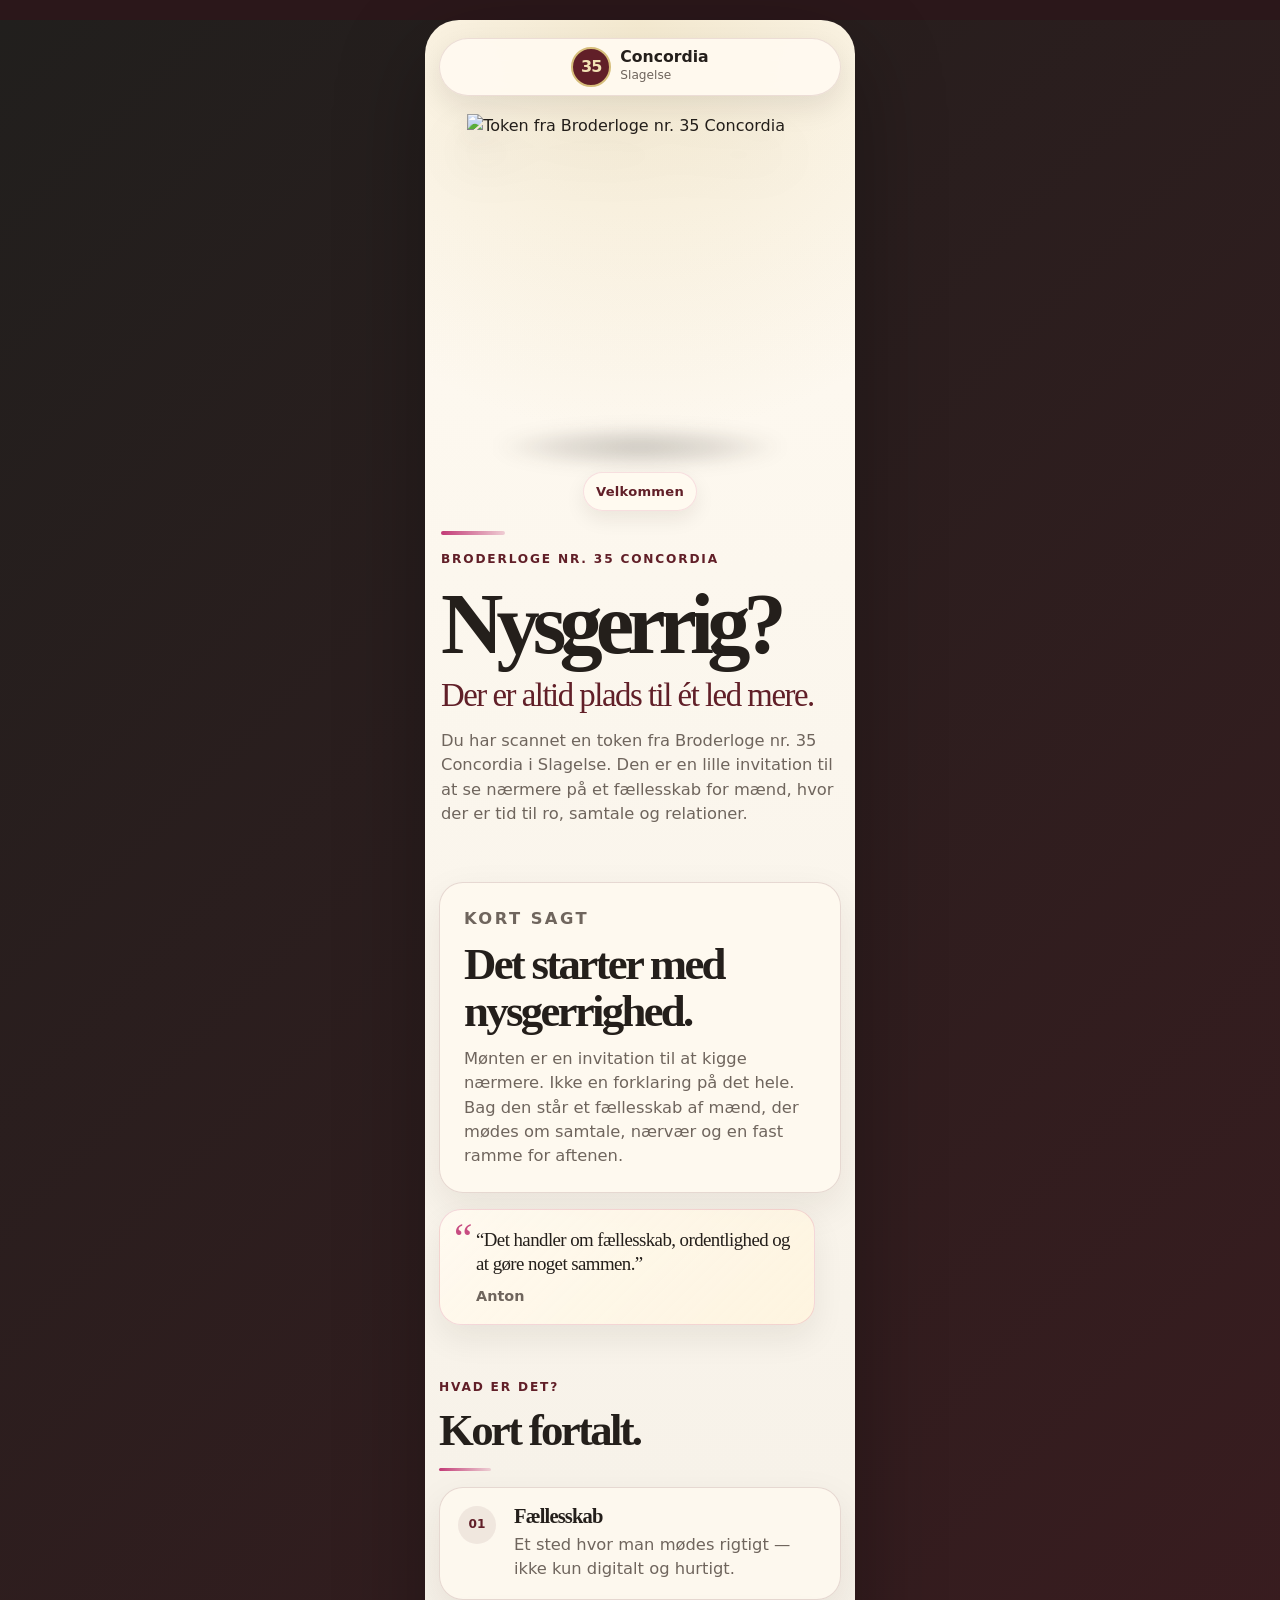
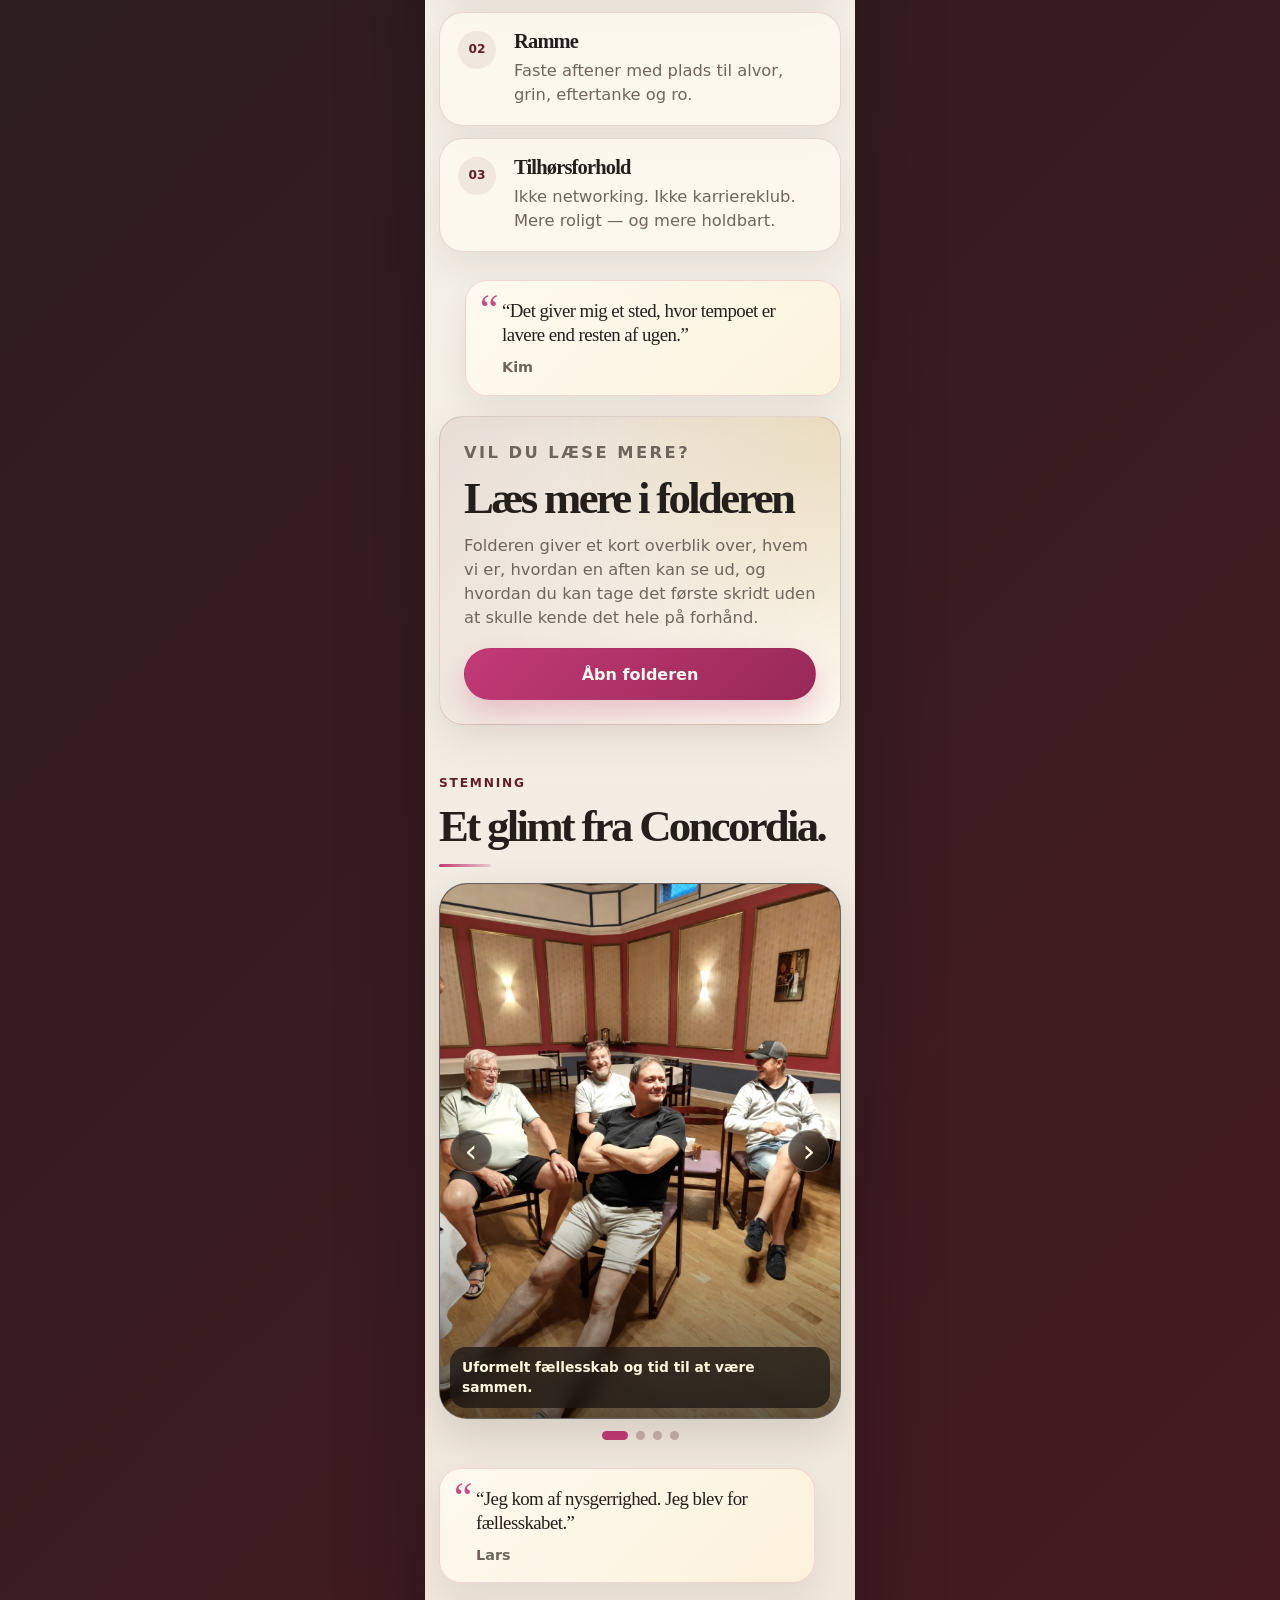
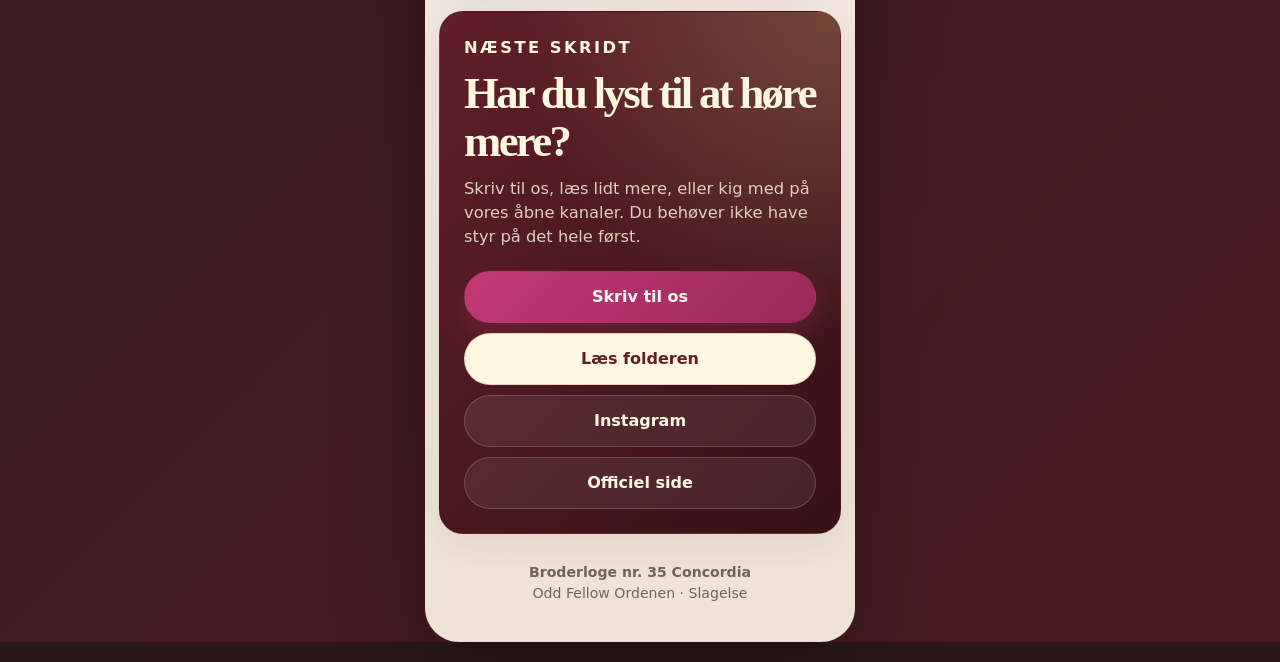
==== commit d0975a20: "Add files via upload" ====
--- a/index.html
+++ b/index.html
@@ -8,9 +8,9 @@
   <meta name="theme-color" content="#c23a76">
   <meta property="og:title" content="Nysgerrig? · 35 Concordia">
   <meta property="og:description" content="Broderloge nr. 35 Concordia i Slagelse — med plads til ét led mere.">
-  <meta property="og:image" content="assets/token-hero.png">
+  <meta property="og:image" content="assets/token-coin.webp">
   <link rel="icon" href="assets/favicon.svg" type="image/svg+xml">
-  <link rel="stylesheet" href="styles.css">
+  <link rel="stylesheet" href="styles-mobile.css?v=4">
 </head>
 <body>
   <div class="page-shell">
@@ -28,10 +28,10 @@
       <section class="hero">
         <div class="coin-card reveal">
           <img
-            src="assets/token-hero.png"
+            src="assets/token-coin.webp"
             alt="Token fra Broderloge nr. 35 Concordia"
-            width="804"
-            height="804"
+            width="760"
+            height="760"
             fetchpriority="high"
             decoding="async">
           <div class="coin-label"><span>Velkommen</span></div>
@@ -174,6 +174,6 @@
     </footer>
   </div>
 
-  <script src="script.js"></script>
+  <script src="script.js?v=4"></script>
 </body>
 </html>
--- a/styles-mobile.css
+++ b/styles-mobile.css
@@ -0,0 +1,661 @@
+:root {
+  --bg: #f5f0e7;
+  --card: #fffaf0;
+  --ink: #241f1b;
+  --muted: #6f655d;
+  --bordo: #611f28;
+  --bordo-dark: #351116;
+  --gold: #d6bd7a;
+  --gold-soft: #f2e2b4;
+  --cyclamen: #c23a76;
+  --cyclamen-dark: #982957;
+  --line: rgba(97, 31, 40, 0.15);
+  --radius: 24px;
+  --mobile-width: 430px;
+}
+
+* {
+  box-sizing: border-box;
+}
+
+html {
+  scroll-behavior: smooth;
+  background: #2b171a;
+}
+
+body {
+  min-width: 320px;
+  min-height: 100svh;
+  margin: 0;
+  overflow-x: hidden;
+  color: var(--ink);
+  background: linear-gradient(135deg, #211f1d, #4a1a21);
+  font-family: Inter, ui-sans-serif, system-ui, -apple-system, BlinkMacSystemFont, "Segoe UI", sans-serif;
+  line-height: 1.48;
+  -webkit-font-smoothing: antialiased;
+  text-rendering: optimizeLegibility;
+}
+
+a,
+button {
+  color: inherit;
+}
+
+button {
+  font: inherit;
+}
+
+img {
+  display: block;
+  max-width: 100%;
+  height: auto;
+}
+
+p,
+h1,
+h2,
+h3,
+figure {
+  margin-top: 0;
+}
+
+.page-shell {
+  width: 100%;
+  max-width: var(--mobile-width);
+  min-height: 100svh;
+  margin: 0 auto;
+  padding: 10px 14px calc(34px + env(safe-area-inset-bottom));
+  overflow: hidden;
+  background:
+    radial-gradient(circle at top, rgba(214, 189, 122, 0.28), transparent 26rem),
+    linear-gradient(180deg, #fffaf1 0%, var(--bg) 48%, #efe3d7 100%);
+  box-shadow: 0 30px 90px rgba(0, 0, 0, 0.3);
+}
+
+.topbar {
+  position: sticky;
+  top: max(8px, env(safe-area-inset-top));
+  z-index: 20;
+  display: flex;
+  justify-content: center;
+  align-items: center;
+  min-height: 58px;
+  padding: 8px 16px;
+  border: 1px solid rgba(97, 31, 40, 0.12);
+  border-radius: 999px;
+  background: rgba(255, 250, 240, 0.92);
+  box-shadow: 0 10px 30px rgba(33, 22, 16, 0.1);
+  backdrop-filter: blur(16px);
+}
+
+.brand {
+  display: inline-flex;
+  align-items: center;
+  gap: 9px;
+  min-width: 0;
+  text-decoration: none;
+}
+
+.brand-mark {
+  display: grid;
+  place-items: center;
+  flex: 0 0 auto;
+  width: 40px;
+  height: 40px;
+  border: 2px solid var(--gold);
+  border-radius: 50%;
+  color: var(--gold-soft);
+  background: var(--bordo);
+  font-weight: 900;
+  letter-spacing: -0.06em;
+}
+
+.brand strong {
+  display: block;
+  font-size: 0.98rem;
+  line-height: 1;
+}
+
+.brand small {
+  display: block;
+  margin-top: 2px;
+  color: var(--muted);
+  font-size: 0.76rem;
+}
+
+.hero {
+  padding: 18px 0 24px;
+}
+
+.coin-card {
+  position: relative;
+  display: flex;
+  flex-direction: column;
+  align-items: center;
+  padding-top: 8px;
+}
+
+.coin-card::before {
+  content: "";
+  position: absolute;
+  bottom: 44px;
+  left: 50%;
+  z-index: 1;
+  width: min(72%, 310px);
+  height: 40px;
+  border-radius: 50%;
+  background: radial-gradient(ellipse at center, rgba(36, 31, 27, 0.24) 0%, rgba(36, 31, 27, 0.12) 42%, transparent 72%);
+  filter: blur(8px);
+  transform: translateX(-50%);
+  pointer-events: none;
+}
+
+.coin-card img {
+  position: relative;
+  z-index: 2;
+  width: min(86%, 360px);
+  height: auto;
+  aspect-ratio: 1 / 1;
+  object-fit: contain;
+  object-position: center;
+  filter:
+    drop-shadow(0 10px 12px rgba(36, 31, 27, 0.1))
+    drop-shadow(0 28px 24px rgba(36, 31, 27, 0.18));
+}
+
+.coin-label {
+  position: relative;
+  z-index: 3;
+  display: flex;
+  justify-content: center;
+  margin-top: 12px;
+}
+
+.coin-label span {
+  padding: 9px 12px;
+  border: 1px solid rgba(194, 58, 118, 0.14);
+  border-radius: 999px;
+  color: var(--bordo);
+  background: rgba(255, 250, 240, 0.92);
+  box-shadow: 0 8px 20px rgba(33, 22, 16, 0.08);
+  font-size: 0.82rem;
+  font-weight: 850;
+  letter-spacing: 0.02em;
+  backdrop-filter: blur(12px);
+}
+
+.hero-copy {
+  padding: 20px 2px 0;
+}
+
+.hero-copy::before {
+  content: "";
+  display: block;
+  width: 64px;
+  height: 4px;
+  margin-bottom: 16px;
+  border-radius: 999px;
+  background: linear-gradient(90deg, var(--cyclamen), rgba(194, 58, 118, 0.22));
+}
+
+.eyebrow {
+  margin-bottom: 10px;
+  color: var(--bordo);
+  font-size: 0.76rem;
+  font-weight: 900;
+  letter-spacing: 0.15em;
+  text-transform: uppercase;
+}
+
+h1,
+h2,
+h3 {
+  color: var(--ink);
+  font-family: Georgia, "Times New Roman", serif;
+  line-height: 1.05;
+}
+
+h1 {
+  margin-bottom: 8px;
+  font-size: clamp(3.7rem, 18vw, 5.4rem);
+  letter-spacing: -0.08em;
+}
+
+h2 {
+  margin-bottom: 14px;
+  font-size: clamp(2rem, 9vw, 2.8rem);
+  letter-spacing: -0.06em;
+}
+
+h3 {
+  margin-bottom: 6px;
+  font-size: 1.28rem;
+  letter-spacing: -0.04em;
+}
+
+.lead {
+  margin-bottom: 16px;
+  color: var(--bordo);
+  font-family: Georgia, "Times New Roman", serif;
+  font-size: clamp(1.55rem, 7vw, 2.05rem);
+  line-height: 1.08;
+  letter-spacing: -0.045em;
+}
+
+.intro,
+.quick-card p,
+.folder-card p,
+.contact-card p,
+.mini-card p {
+  color: var(--muted);
+  font-size: 1.02rem;
+}
+
+.quick-card,
+.folder-card,
+.contact-card,
+.mini-card {
+  border: 1px solid var(--line);
+  border-radius: var(--radius);
+  background: rgba(255, 250, 240, 0.78);
+  box-shadow: 0 14px 38px rgba(33, 22, 16, 0.08);
+}
+
+.quick-card,
+.folder-card,
+.contact-card {
+  margin: 16px 0;
+  padding: 24px;
+}
+
+.quick-card h2,
+.folder-card h2,
+.contact-card h2 {
+  margin-bottom: 12px;
+}
+
+.quick-card p:last-child,
+.folder-card p:last-child,
+.contact-card p:last-child {
+  margin-bottom: 0;
+}
+
+.folder-card {
+  background:
+    radial-gradient(circle at right top, rgba(214, 189, 122, 0.34), transparent 18rem),
+    linear-gradient(135deg, rgba(97, 31, 40, 0.08), rgba(255, 250, 240, 0.88));
+}
+
+.folder-card .btn {
+  width: 100%;
+  margin-top: 18px;
+}
+
+.info-section,
+.slideshow-section {
+  padding: 34px 0 14px;
+}
+
+.section-title {
+  margin-bottom: 16px;
+}
+
+.section-title::after {
+  content: "";
+  display: block;
+  width: 52px;
+  height: 3px;
+  margin-top: 14px;
+  border-radius: 999px;
+  background: linear-gradient(90deg, var(--cyclamen), rgba(194, 58, 118, 0.18));
+}
+
+.section-title h2 {
+  margin-bottom: 0;
+}
+
+.info-list {
+  display: grid;
+  gap: 12px;
+}
+
+.mini-card {
+  display: grid;
+  grid-template-columns: 42px 1fr;
+  gap: 14px;
+  align-items: start;
+  padding: 18px;
+}
+
+.mini-card > span {
+  display: inline-grid;
+  place-items: center;
+  width: 38px;
+  height: 38px;
+  border-radius: 50%;
+  color: var(--bordo);
+  background: rgba(97, 31, 40, 0.08);
+  font-size: 0.76rem;
+  font-weight: 900;
+}
+
+.mini-card p {
+  margin-bottom: 0;
+}
+
+.pull-quote {
+  position: relative;
+  margin: 14px 0 20px;
+  padding: 18px 18px 16px;
+  border: 1px solid rgba(194, 58, 118, 0.18);
+  border-radius: 22px;
+  background: linear-gradient(135deg, rgba(255, 250, 240, 0.94), rgba(255, 244, 220, 0.78));
+  box-shadow: 0 14px 32px rgba(33, 22, 16, 0.07);
+}
+
+.pull-quote::before {
+  content: "“";
+  position: absolute;
+  top: 8px;
+  left: 14px;
+  color: var(--cyclamen);
+  font-family: Georgia, "Times New Roman", serif;
+  font-size: 2.6rem;
+  line-height: 1;
+  opacity: 0.9;
+}
+
+.pull-quote p {
+  margin: 0 0 10px;
+  padding-left: 18px;
+  color: var(--ink);
+  font-family: Georgia, "Times New Roman", serif;
+  font-size: 1.18rem;
+  line-height: 1.28;
+  letter-spacing: -0.03em;
+}
+
+.pull-quote span {
+  display: block;
+  padding-left: 18px;
+  color: var(--muted);
+  font-size: 0.9rem;
+  font-weight: 850;
+}
+
+.pull-quote-left {
+  margin-right: 26px;
+}
+
+.pull-quote-right {
+  margin-left: 26px;
+}
+
+.slideshow {
+  position: relative;
+  overflow: hidden;
+  border: 1px solid rgba(255, 255, 255, 0.32);
+  border-radius: 28px;
+  background: #211d1a;
+  box-shadow: 0 16px 42px rgba(33, 22, 16, 0.14);
+}
+
+.slide {
+  position: relative;
+  display: none;
+  margin: 0;
+}
+
+.slide.is-active {
+  display: block;
+}
+
+.slide img {
+  width: 100%;
+  height: auto;
+  aspect-ratio: 3 / 4;
+  object-fit: contain;
+  object-position: center;
+  background: #211d1a;
+}
+
+
+
+
+
+.slide::after {
+  content: "";
+  position: absolute;
+  inset: auto 0 0;
+  height: 48%;
+  background: linear-gradient(to top, rgba(0, 0, 0, 0.62), transparent);
+  pointer-events: none;
+}
+
+figcaption {
+  position: absolute;
+  right: 10px;
+  bottom: 10px;
+  left: 10px;
+  z-index: 2;
+  padding: 10px 12px;
+  border-radius: 16px;
+  color: #fff6df;
+  background: rgba(26, 20, 18, 0.72);
+  font-size: 0.86rem;
+  font-weight: 760;
+  backdrop-filter: blur(10px);
+}
+
+.slide-btn {
+  position: absolute;
+  top: 50%;
+  z-index: 4;
+  width: 42px;
+  height: 42px;
+  border: 1px solid rgba(255, 255, 255, 0.24);
+  border-radius: 50%;
+  color: #fff7df;
+  background: rgba(20, 18, 16, 0.58);
+  font-size: 2rem;
+  line-height: 1;
+  transform: translateY(-50%);
+  cursor: pointer;
+  backdrop-filter: blur(10px);
+}
+
+.slide-btn.prev {
+  left: 10px;
+}
+
+.slide-btn.next {
+  right: 10px;
+}
+
+.dots {
+  display: flex;
+  justify-content: center;
+  gap: 8px;
+  padding-top: 12px;
+}
+
+.dot {
+  width: 9px;
+  height: 9px;
+  padding: 0;
+  border: 0;
+  border-radius: 999px;
+  background: rgba(97, 31, 40, 0.28);
+  cursor: pointer;
+}
+
+.dot.is-active {
+  width: 26px;
+  background: var(--cyclamen);
+}
+
+.btn {
+  display: inline-flex;
+  align-items: center;
+  justify-content: center;
+  min-height: 52px;
+  padding: 13px 16px;
+  border: 1px solid transparent;
+  border-radius: 999px;
+  text-align: center;
+  text-decoration: none;
+  font-weight: 900;
+  cursor: pointer;
+  -webkit-tap-highlight-color: transparent;
+}
+
+.btn.primary {
+  color: #fff8f0;
+  background: linear-gradient(135deg, var(--cyclamen), var(--cyclamen-dark));
+  box-shadow: 0 14px 28px rgba(194, 58, 118, 0.24);
+}
+
+.btn.secondary {
+  border-color: rgba(97, 31, 40, 0.18);
+  color: var(--bordo);
+  background: var(--card);
+}
+
+.btn.light {
+  border-color: rgba(97, 31, 40, 0.14);
+  color: var(--muted);
+  background: rgba(255, 250, 240, 0.72);
+}
+
+.btn:focus-visible,
+.slide-btn:focus-visible,
+.dot:focus-visible,
+.brand:focus-visible {
+  outline: 3px solid rgba(194, 58, 118, 0.3);
+  outline-offset: 2px;
+}
+
+.contact-card {
+  margin-top: 28px;
+  margin-bottom: 18px;
+  color: #fff7df;
+  background:
+    radial-gradient(circle at right top, rgba(214, 189, 122, 0.28), transparent 20rem),
+    linear-gradient(135deg, var(--bordo), var(--bordo-dark));
+}
+
+.contact-card h2,
+.contact-card .eyebrow {
+  color: #fff7df;
+}
+
+.contact-card p {
+  color: rgba(255, 247, 223, 0.82);
+}
+
+.contact-grid {
+  display: grid;
+  gap: 10px;
+  margin-top: 22px;
+}
+
+.contact-card .btn.secondary {
+  background: #fff7df;
+}
+
+.contact-card .btn.light {
+  border-color: rgba(255, 255, 255, 0.18);
+  color: #fff7df;
+  background: rgba(255, 255, 255, 0.08);
+}
+
+.footer {
+  padding: 10px 4px 4px;
+  color: var(--muted);
+  text-align: center;
+  font-size: 0.88rem;
+}
+
+.footer p {
+  margin-bottom: 0;
+}
+
+.reveal {
+  opacity: 0;
+  transform: translateY(14px);
+  transition: opacity 0.55s ease, transform 0.55s ease;
+}
+
+.reveal.visible {
+  opacity: 1;
+  transform: translateY(0);
+}
+
+@media (min-width: 480px) {
+  .page-shell {
+    margin-block: 20px;
+    min-height: calc(100svh - 40px);
+    border-radius: 34px;
+  }
+}
+
+@media (max-width: 390px) {
+  .page-shell {
+    padding-right: 10px;
+    padding-left: 10px;
+  }
+
+  .pull-quote-left,
+  .pull-quote-right {
+    margin-right: 0;
+    margin-left: 0;
+  }
+
+  .coin-card img {
+    width: 92%;
+  }
+
+  .topbar {
+    min-height: 54px;
+  }
+
+  .brand small {
+    display: none;
+  }
+
+  .brand-mark {
+    width: 36px;
+    height: 36px;
+  }
+
+  h1 {
+    font-size: 3.7rem;
+  }
+
+  .quick-card,
+  .folder-card,
+  .contact-card {
+    padding: 20px;
+  }
+
+  .mini-card {
+    padding: 16px;
+  }
+
+  .slide-btn {
+    width: 38px;
+    height: 38px;
+  }
+}
+
+@media (prefers-reduced-motion: reduce) {
+  html {
+    scroll-behavior: auto;
+  }
+
+  .reveal {
+    opacity: 1;
+    transform: none;
+    transition: none;
+  }
+}
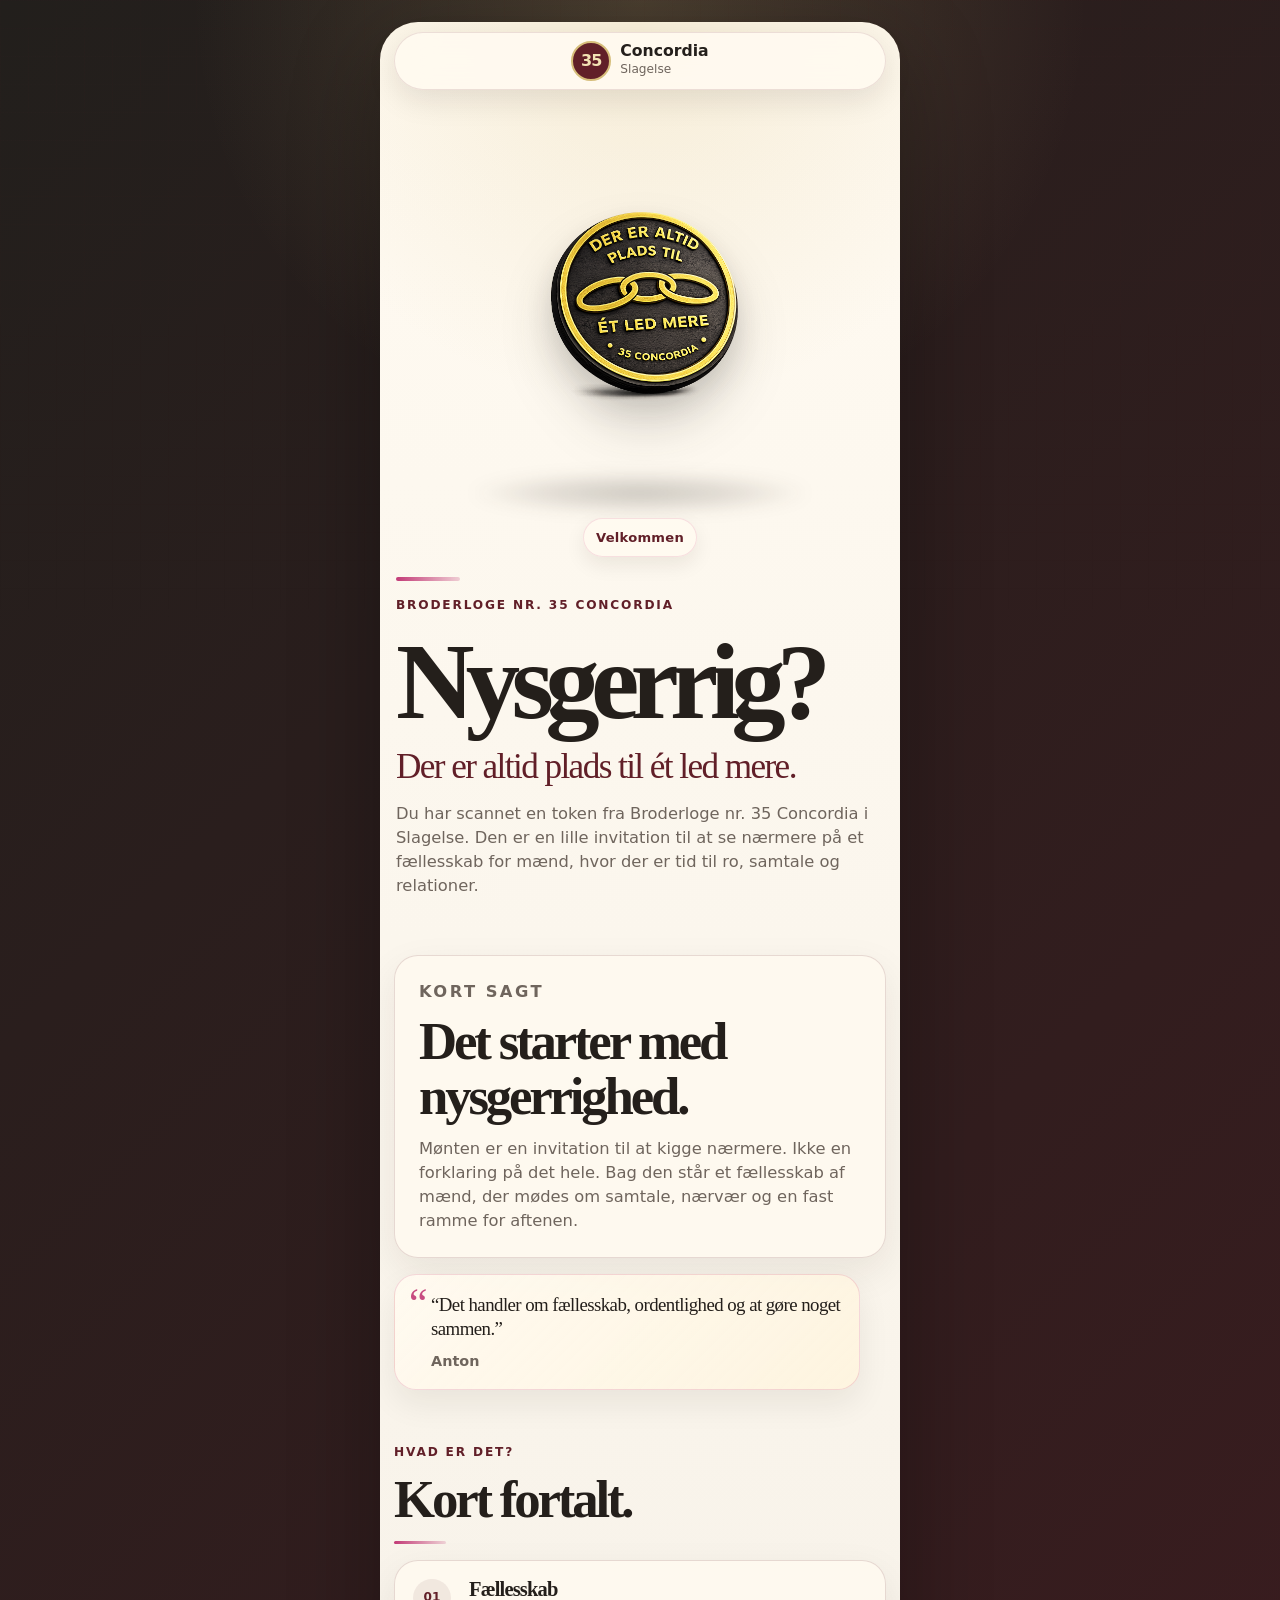
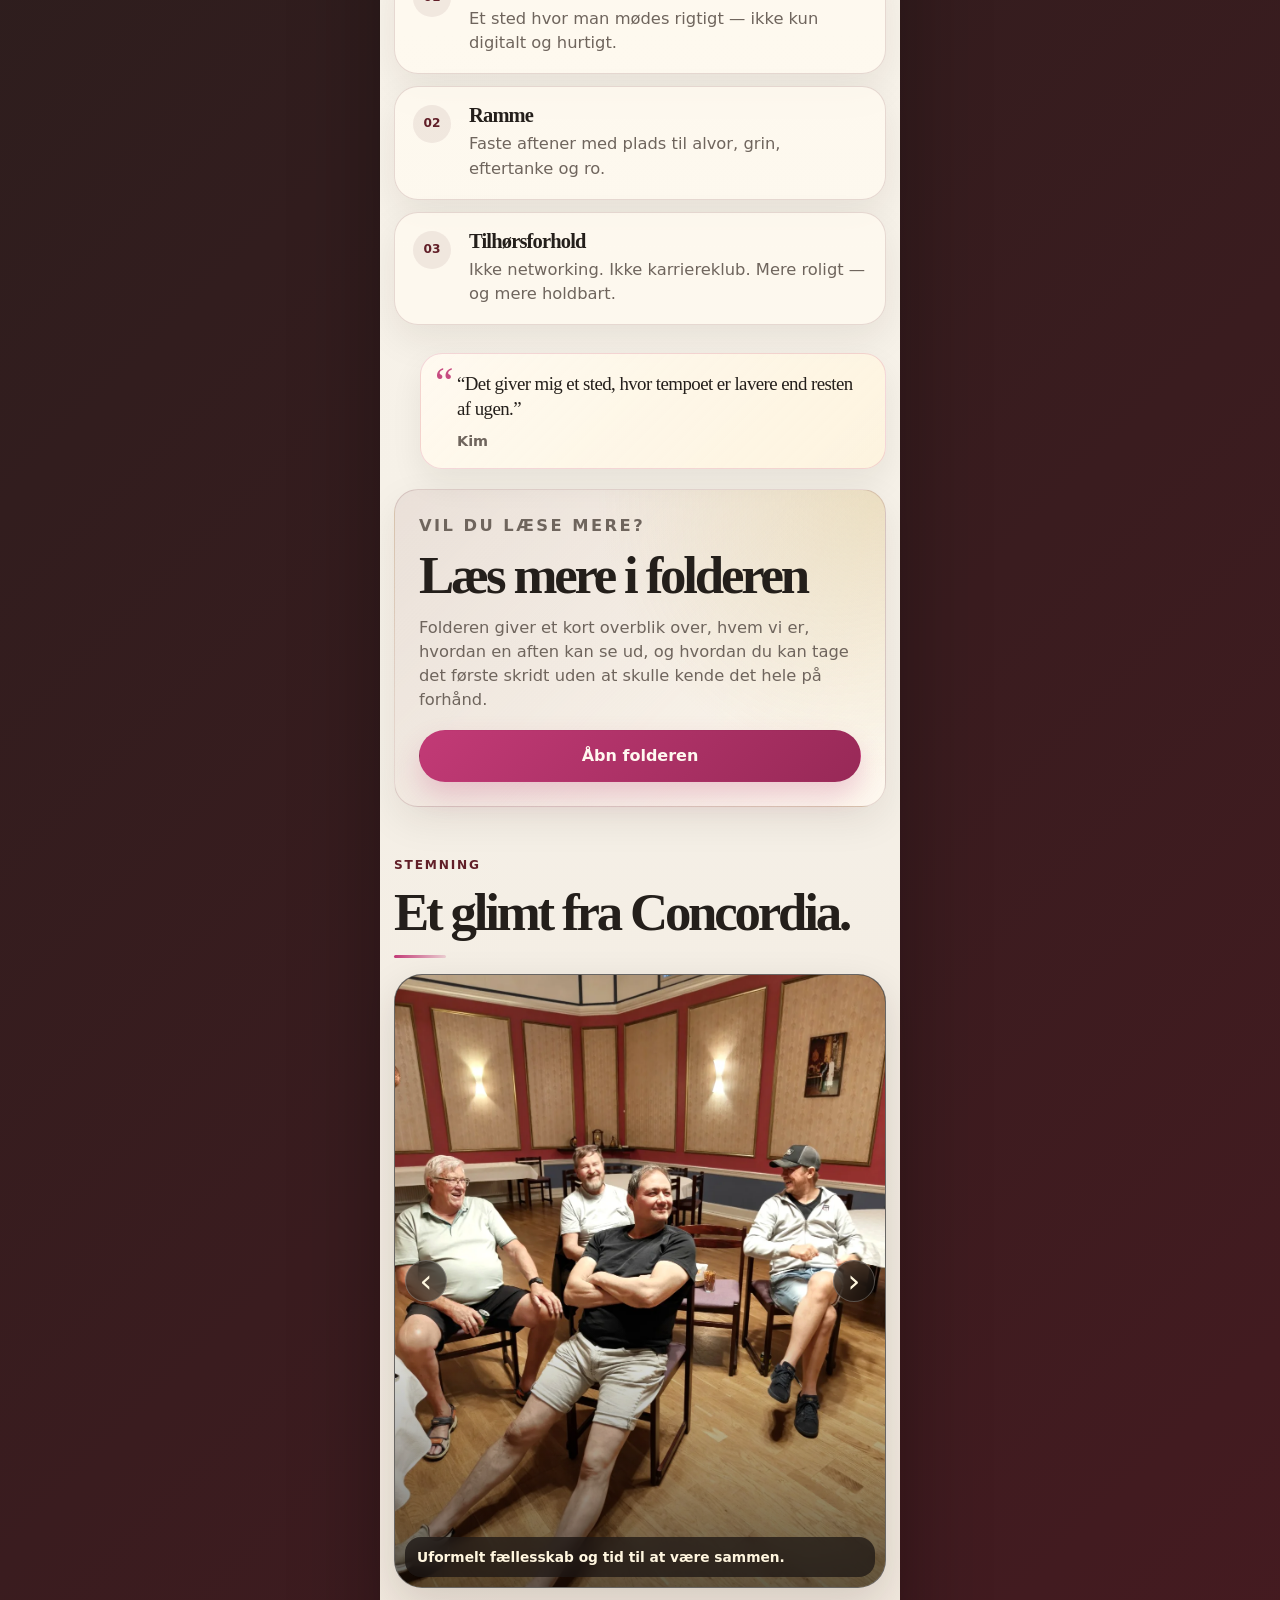
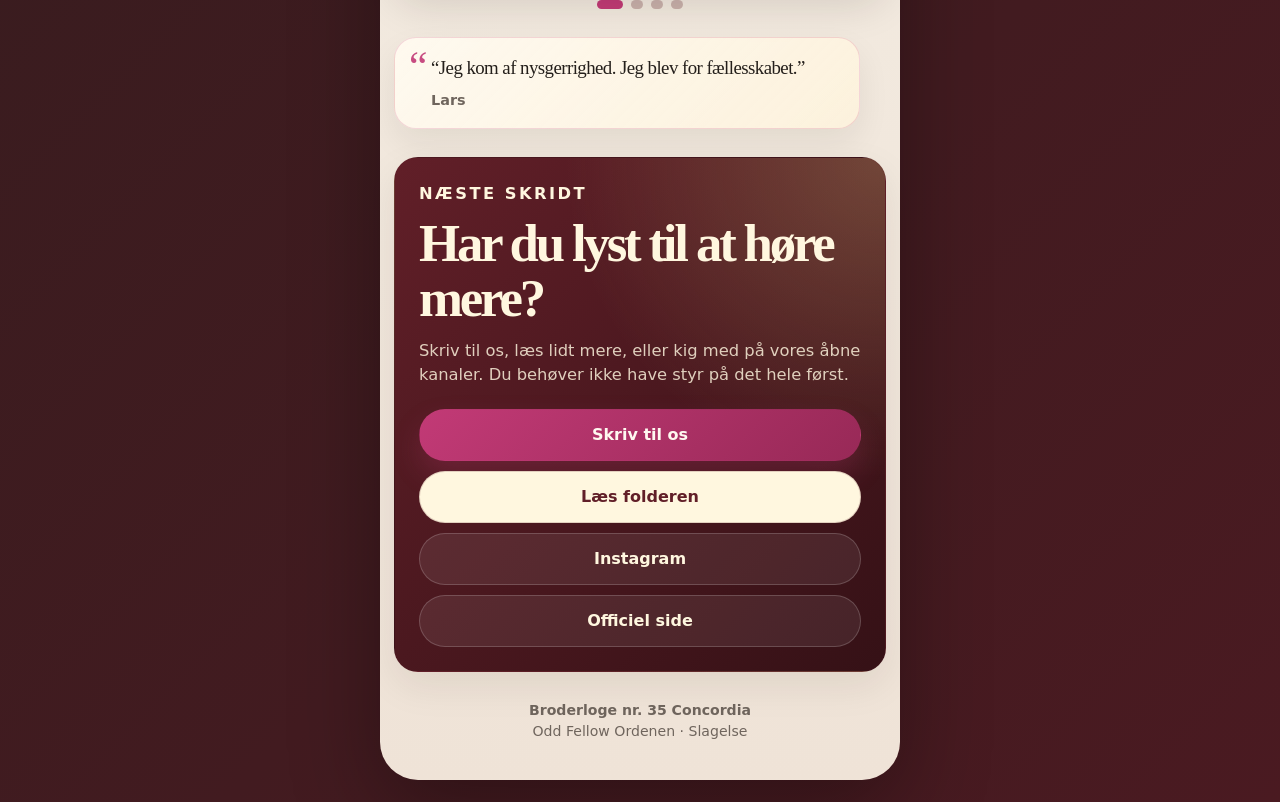
==== commit f2973c0a: "Add files via upload" ====
--- a/index.html
+++ b/index.html
@@ -1,22 +1,33 @@
 <!doctype html>
 <html lang="da">
 <head>
-  <meta charset="utf-8">
-  <meta name="viewport" content="width=device-width, initial-scale=1, viewport-fit=cover">
+  <meta charset="utf-8" />
+  <meta name="viewport" content="width=device-width, initial-scale=1, viewport-fit=cover" />
   <title>Nysgerrig? · 35 Concordia</title>
-  <meta name="description" content="En token fra Broderloge nr. 35 Concordia i Slagelse. Der er altid plads til ét led mere.">
-  <meta name="theme-color" content="#c23a76">
-  <meta property="og:title" content="Nysgerrig? · 35 Concordia">
-  <meta property="og:description" content="Broderloge nr. 35 Concordia i Slagelse — med plads til ét led mere.">
-  <meta property="og:image" content="assets/token-coin.webp">
-  <link rel="icon" href="assets/favicon.svg" type="image/svg+xml">
-  <link rel="stylesheet" href="styles-mobile.css?v=4">
+  <meta name="description" content="En token fra Broderloge nr. 35 Concordia i Slagelse. Der er altid plads til ét led mere." />
+  <meta name="theme-color" content="#c23a76" />
+  <meta property="og:title" content="Nysgerrig? · 35 Concordia" />
+  <meta property="og:description" content="Broderloge nr. 35 Concordia i Slagelse — med plads til ét led mere." />
+  <meta property="og:image" content="assets/token-real.png" />
+  <link rel="icon" href="assets/favicon.svg" type="image/svg+xml" />
+  <link rel="stylesheet" href="styles.css" />
 </head>
 <body>
+  <!--
+    Version 17 · Hero-knapperne er fjernet, så landingssiden fungerer mere rent som intro.
+
+    Hero-billedet ligger i /assets/token-real.png.
+    Hvis du vil skifte til et nyt foto af mønten, så overskriv bare den fil.
+
+    Rediger links her:
+    Folder: https://concordia35.github.io/Folder/
+    Kontaktmail: info35@concordia.oddfellow.dk
+  -->
+
   <div class="page-shell">
     <header class="topbar" aria-label="Topmenu">
-      <a class="brand" href="#top" aria-label="Gå til toppen">
-        <span class="brand-mark" aria-hidden="true">35</span>
+      <a class="brand" href="#top" aria-label="Til toppen">
+        <span class="brand-mark">35</span>
         <span>
           <strong>Concordia</strong>
           <small>Slagelse</small>
@@ -27,14 +38,10 @@
     <main id="top">
       <section class="hero">
         <div class="coin-card reveal">
-          <img
-            src="assets/token-coin.webp"
-            alt="Token fra Broderloge nr. 35 Concordia"
-            width="760"
-            height="760"
-            fetchpriority="high"
-            decoding="async">
-          <div class="coin-label"><span>Velkommen</span></div>
+          <img src="assets/token-real.png" alt="3D-printet token fra Broderloge nr. 35 Concordia" fetchpriority="high" />
+          <div class="coin-label">
+            <span>Velkommen</span>
+          </div>
         </div>
 
         <div class="hero-copy reveal">
@@ -55,7 +62,7 @@
         </p>
       </section>
 
-      <aside class="pull-quote pull-quote-left reveal" aria-label="Citat fra en broder">
+      <aside class="pull-quote reveal pull-quote-left" aria-label="Citat fra en broder">
         <p>“Det handler om fællesskab, ordentlighed og at gøre noget sammen.”</p>
         <span>Anton</span>
       </aside>
@@ -65,26 +72,23 @@
           <p class="eyebrow">Hvad er det?</p>
           <h2 id="hvad-er-det">Kort fortalt.</h2>
         </div>
-
         <div class="info-list" aria-label="Tre korte beskrivelser">
           <article class="mini-card">
-            <span aria-hidden="true">01</span>
+            <span>01</span>
             <div>
               <h3>Fællesskab</h3>
               <p>Et sted hvor man mødes rigtigt — ikke kun digitalt og hurtigt.</p>
             </div>
           </article>
-
           <article class="mini-card">
-            <span aria-hidden="true">02</span>
+            <span>02</span>
             <div>
               <h3>Ramme</h3>
               <p>Faste aftener med plads til alvor, grin, eftertanke og ro.</p>
             </div>
           </article>
-
           <article class="mini-card">
-            <span aria-hidden="true">03</span>
+            <span>03</span>
             <div>
               <h3>Tilhørsforhold</h3>
               <p>Ikke networking. Ikke karriereklub. Mere roligt — og mere holdbart.</p>
@@ -93,7 +97,7 @@
         </div>
       </section>
 
-      <aside class="pull-quote pull-quote-right reveal" aria-label="Citat fra en broder">
+      <aside class="pull-quote reveal pull-quote-right" aria-label="Citat fra en broder">
         <p>“Det giver mig et sted, hvor tempoet er lavere end resten af ugen.”</p>
         <span>Kim</span>
       </aside>
@@ -116,23 +120,20 @@
         </div>
 
         <div class="slideshow" aria-roledescription="slideshow" aria-label="Stemningsbilleder fra Concordia">
-          <figure class="slide brothers-slide is-active">
-            <img src="assets/atmosphere-brothers.webp" alt="Brødre samlet i afslappede omgivelser" width="1152" height="1536" loading="lazy" decoding="async">
+          <figure class="slide is-active brothers-slide">
+            <img src="assets/atmosphere-brothers.webp" alt="Brødre samlet i afslappede omgivelser" loading="lazy" decoding="async" />
             <figcaption>Uformelt fællesskab og tid til at være sammen.</figcaption>
           </figure>
-
           <figure class="slide billiard-slide">
-            <img src="assets/atmosphere-billiard.webp" alt="Billard i logens rammer" width="1152" height="1536" loading="lazy" decoding="async">
+            <img src="assets/atmosphere-billiard.webp" alt="Billard i logens rammer" loading="lazy" decoding="async" />
             <figcaption>Aktiviteter, gode grin og uformelt samvær.</figcaption>
           </figure>
-
           <figure class="slide guitar-slide">
-            <img src="assets/atmosphere-guitar.webp" alt="Musik og samvær ved et bord i logen" width="705" height="1150" loading="lazy" decoding="async">
+            <img src="assets/atmosphere-guitar.webp" alt="Musik og samvær ved et bord i logen" loading="lazy" decoding="async" />
             <figcaption>Stemning, tradition og nærvær.</figcaption>
           </figure>
-
           <figure class="slide hall-slide">
-            <img src="assets/atmosphere-hall.webp" alt="Brødre samlet i logesalen" width="1152" height="1536" loading="lazy" decoding="async">
+            <img src="assets/atmosphere-hall.webp" alt="Brødre samlet i logesalen" loading="lazy" decoding="async" />
             <figcaption>En fast ramme omkring aftenen.</figcaption>
           </figure>
 
@@ -141,17 +142,18 @@
         </div>
 
         <div class="dots" aria-label="Vælg billede">
-          <button class="dot is-active" type="button" aria-label="Vis billede 1" aria-current="true"></button>
-          <button class="dot" type="button" aria-label="Vis billede 2"></button>
-          <button class="dot" type="button" aria-label="Vis billede 3"></button>
-          <button class="dot" type="button" aria-label="Vis billede 4"></button>
-        </div>
-      </section>
+          <button type="button" class="dot is-active" aria-label="Vis billede 1"></button>
+          <button type="button" class="dot" aria-label="Vis billede 2"></button>
+          <button type="button" class="dot" aria-label="Vis billede 3"></button>
+          <button type="button" class="dot" aria-label="Vis billede 4"></button>
+        </div></section>
 
-      <aside class="pull-quote pull-quote-left reveal" aria-label="Citat fra en broder">
+      <aside class="pull-quote reveal pull-quote-left" aria-label="Citat fra en broder">
         <p>“Jeg kom af nysgerrighed. Jeg blev for fællesskabet.”</p>
         <span>Lars</span>
       </aside>
+
+      
 
       <section id="kontakt" class="contact-card reveal" aria-labelledby="kontakt-title">
         <p class="eyebrow">Næste skridt</p>
@@ -159,7 +161,6 @@
         <p>
           Skriv til os, læs lidt mere, eller kig med på vores åbne kanaler. Du behøver ikke have styr på det hele først.
         </p>
-
         <div class="contact-grid">
           <a class="btn primary" href="mailto:info35@concordia.oddfellow.dk?subject=Nysgerrig%20p%C3%A5%2035%20Concordia">Skriv til os</a>
           <a class="btn secondary" href="https://concordia35.github.io/Folder/">Læs folderen</a>
@@ -174,6 +175,9 @@
     </footer>
   </div>
 
-  <script src="script.js?v=4"></script>
+
+  
+
+  <script src="script.js"></script>
 </body>
 </html>
--- a/styles.css
+++ b/styles.css
@@ -0,0 +1,504 @@
+:root {
+  --bg: #f5f0e7;
+  --card: #fffaf0;
+  --ink: #241f1b;
+  --muted: #6f655d;
+  --bordo: #611f28;
+  --bordo-dark: #351116;
+  --gold: #d6bd7a;
+  --gold-soft: #f2e2b4;
+  --cyclamen: #c23a76;
+  --cyclamen-dark: #982957;
+  --cyclamen-soft: rgba(194, 58, 118, .12);
+  --line: rgba(97, 31, 40, .15);
+  --shadow: 0 18px 48px rgba(33, 22, 16, .14);
+  --radius: 24px;
+  --page: 520px;
+}
+
+* { box-sizing: border-box; }
+html { scroll-behavior: smooth; }
+body {
+  margin: 0;
+  color: var(--ink);
+  font-family: Inter, ui-sans-serif, system-ui, -apple-system, BlinkMacSystemFont, "Segoe UI", sans-serif;
+  background:
+    radial-gradient(circle at top, rgba(214, 189, 122, .30), transparent 26rem),
+    linear-gradient(180deg, #fffaf1 0%, var(--bg) 48%, #efe3d7 100%);
+  line-height: 1.48;
+  -webkit-font-smoothing: antialiased;
+  text-rendering: optimizeLegibility;
+}
+
+body::before {
+  content: "";
+  position: fixed;
+  inset: 0;
+  pointer-events: none;
+  background-image:
+    linear-gradient(rgba(97, 31, 40, .035) 1px, transparent 1px),
+    linear-gradient(90deg, rgba(97, 31, 40, .03) 1px, transparent 1px);
+  background-size: 28px 28px;
+  mask-image: linear-gradient(to bottom, #000 0%, transparent 72%);
+}
+
+a, button { color: inherit; }
+button { font: inherit; }
+img { display: block; max-width: 100%; }
+p, h1, h2, h3, figure, blockquote { margin-top: 0; }
+
+.page-shell {
+  width: min(100%, var(--page));
+  min-height: 100svh;
+  margin: 0 auto;
+  padding: 10px 14px 34px;
+  position: relative;
+}
+
+.topbar {
+  position: sticky;
+  top: max(8px, env(safe-area-inset-top));
+  z-index: 20;
+  display: flex;
+  justify-content: center;
+  align-items: center;
+  gap: 12px;
+  min-height: 58px;
+  padding: 8px 16px;
+  border: 1px solid rgba(97,31,40,.12);
+  border-radius: 999px;
+  background: rgba(255, 250, 240, .92);
+  backdrop-filter: blur(16px);
+  box-shadow: 0 10px 30px rgba(33, 22, 16, .10);
+}
+
+.brand {
+  display: inline-flex;
+  align-items: center;
+  gap: 9px;
+  text-decoration: none;
+  min-width: 0;
+}
+.brand-mark {
+  display: grid;
+  place-items: center;
+  width: 40px;
+  height: 40px;
+  border-radius: 50%;
+  flex: 0 0 auto;
+  background: var(--bordo);
+  color: var(--gold-soft);
+  border: 2px solid var(--gold);
+  font-weight: 900;
+  letter-spacing: -.06em;
+}
+.brand strong { display: block; line-height: 1; font-size: .98rem; }
+.brand small { display: block; margin-top: 2px; color: var(--muted); font-size: .76rem; }
+.top-link {
+  flex: 0 0 auto;
+  padding: 10px 14px;
+  border-radius: 999px;
+  background: var(--cyclamen-soft);
+  color: var(--bordo);
+  border: 1px solid rgba(194,58,118,.14);
+  text-decoration: none;
+  font-weight: 900;
+  font-size: .88rem;
+}
+
+.hero { padding: 18px 0 24px; }
+.coin-card {
+  position: relative;
+  overflow: visible;
+  display: flex;
+  flex-direction: column;
+  align-items: center;
+  padding: 8px 0 0;
+  background: transparent;
+}
+.coin-card img {
+  position: relative;
+  z-index: 2;
+  width: min(82%, 390px);
+  aspect-ratio: 1 / 1;
+  object-fit: contain;
+  object-position: center;
+  filter:
+    drop-shadow(0 10px 12px rgba(36,31,27,.10))
+    drop-shadow(0 28px 24px rgba(36,31,27,.18));
+}
+.coin-card::before {
+  content: "";
+  position: absolute;
+  left: 50%;
+  bottom: 44px;
+  z-index: 1;
+  width: min(72%, 340px);
+  height: 40px;
+  transform: translateX(-50%);
+  border-radius: 50%;
+  background: radial-gradient(ellipse at center, rgba(36,31,27,.24) 0%, rgba(36,31,27,.12) 42%, rgba(36,31,27,0) 72%);
+  filter: blur(8px);
+  pointer-events: none;
+}
+.coin-card::after {
+  content: none;
+}
+.coin-label {
+  position: static;
+  z-index: 3;
+  display: flex;
+  justify-content: center;
+  margin-top: 12px;
+}
+.coin-label span {
+  padding: 9px 12px;
+  border-radius: 999px;
+  color: var(--bordo);
+  background: rgba(255, 250, 240, .92);
+  backdrop-filter: blur(12px);
+  border: 1px solid rgba(194,58,118,.14);
+  box-shadow: 0 8px 20px rgba(33, 22, 16, .08);
+  font-size: .82rem;
+  font-weight: 850;
+  letter-spacing: .02em;
+}
+.hero-copy { padding: 20px 2px 0; }
+.hero-copy::before {
+  content: "";
+  display: block;
+  width: 64px;
+  height: 4px;
+  margin-bottom: 16px;
+  border-radius: 999px;
+  background: linear-gradient(90deg, var(--cyclamen), rgba(194,58,118,.22));
+}
+.eyebrow {
+  margin-bottom: 10px;
+  color: var(--bordo);
+  font-size: .76rem;
+  font-weight: 900;
+  letter-spacing: .15em;
+  text-transform: uppercase;
+}
+h1, h2, h3 {
+  font-family: Georgia, "Times New Roman", serif;
+  line-height: 1.05;
+  color: var(--ink);
+}
+h1 {
+  margin-bottom: 8px;
+  font-size: clamp(4.1rem, 21vw, 6.8rem);
+  letter-spacing: -.08em;
+}
+h2 {
+  margin-bottom: 14px;
+  font-size: clamp(2rem, 9.5vw, 3.3rem);
+  letter-spacing: -.06em;
+}
+h3 {
+  margin-bottom: 6px;
+  font-size: 1.28rem;
+  letter-spacing: -.04em;
+}
+.lead {
+  margin-bottom: 16px;
+  color: var(--bordo);
+  font-family: Georgia, "Times New Roman", serif;
+  font-size: clamp(1.55rem, 7vw, 2.2rem);
+  line-height: 1.08;
+  letter-spacing: -.045em;
+}
+.intro, .quick-card p, .folder-card p, .contact-card p, .mini-card p {
+  color: var(--muted);
+  font-size: 1.02rem;
+}
+.cta-row, .contact-grid {
+  display: grid;
+  gap: 10px;
+  margin-top: 22px;
+}
+.cta-row { grid-template-columns: 1.2fr .8fr; }
+.btn {
+  display: inline-flex;
+  align-items: center;
+  justify-content: center;
+  min-height: 52px;
+  padding: 13px 16px;
+  border-radius: 999px;
+  border: 1px solid transparent;
+  text-decoration: none;
+  font-weight: 900;
+  text-align: center;
+  -webkit-tap-highlight-color: transparent;
+  cursor: pointer;
+}
+.btn.primary {
+  background: linear-gradient(135deg, var(--cyclamen), var(--cyclamen-dark));
+  color: #fff8f0;
+  box-shadow: 0 14px 28px rgba(194,58,118,.24);
+}
+.btn.secondary {
+  background: var(--card);
+  color: var(--bordo);
+  border-color: rgba(97,31,40,.18);
+}
+.btn.light {
+  background: rgba(255,250,240,.72);
+  color: var(--muted);
+  border-color: rgba(97,31,40,.14);
+}
+.btn.wide { width: 100%; margin-top: 12px; }
+.btn:focus-visible, .top-link:focus-visible, .slide-btn:focus-visible, .dot:focus-visible {
+  outline: 3px solid rgba(194,58,118,.30);
+  outline-offset: 2px;
+}
+
+
+.quick-card, .folder-card, .contact-card, .mini-card, blockquote {
+  border: 1px solid var(--line);
+  border-radius: var(--radius);
+  background: rgba(255,250,240,.78);
+  box-shadow: 0 14px 38px rgba(33, 22, 16, .08);
+}
+.quick-card, .folder-card, .contact-card {
+  padding: 24px;
+  margin: 16px 0;
+}
+.quick-card h2, .folder-card h2, .contact-card h2 { margin-bottom: 12px; }
+.quick-card p:last-child, .folder-card p:last-child, .contact-card p:last-child { margin-bottom: 0; }
+.folder-card {
+  background:
+    radial-gradient(circle at right top, rgba(214,189,122,.34), transparent 18rem),
+    linear-gradient(135deg, rgba(97,31,40,.08), rgba(255,250,240,.88));
+}
+.folder-card .btn { margin-top: 18px; width: 100%; }
+
+.info-section, .slideshow-section { padding: 34px 0 14px; }
+.section-title { margin-bottom: 16px; }
+.section-title::after {
+  content: "";
+  display: block;
+  width: 52px;
+  height: 3px;
+  margin-top: 14px;
+  border-radius: 999px;
+  background: linear-gradient(90deg, var(--cyclamen), rgba(194,58,118,.18));
+}
+.section-title h2 { margin-bottom: 0; }
+.info-list { display: grid; gap: 12px; }
+.mini-card {
+  display: grid;
+  grid-template-columns: 42px 1fr;
+  gap: 14px;
+  align-items: start;
+  padding: 18px;
+}
+.mini-card span {
+  display: inline-grid;
+  place-items: center;
+  width: 38px;
+  height: 38px;
+  border-radius: 50%;
+  background: rgba(97,31,40,.08);
+  color: var(--bordo);
+  font-size: .76rem;
+  font-weight: 900;
+}
+.mini-card p { margin-bottom: 0; }
+
+.slideshow {
+  position: relative;
+  overflow: hidden;
+  border-radius: 28px;
+  background: #211d1a;
+  box-shadow: 0 16px 42px rgba(33, 22, 16, .14);
+  border: 1px solid rgba(255,255,255,.32);
+}
+.slide {
+  display: none;
+  position: relative;
+  margin: 0;
+}
+.slide.is-active { display: block; }
+.slide img {
+  width: 100%;
+  aspect-ratio: 4 / 5;
+  object-fit: cover;
+  object-position: center;
+}
+.brothers-slide img { object-position: center 52%; }
+.billiard-slide img { object-position: center 22%; }
+.guitar-slide img { object-position: center 34%; }
+.hall-slide img { object-position: center 36%; }
+.slide::after {
+  content: "";
+  position: absolute;
+  inset: auto 0 0;
+  height: 48%;
+  background: linear-gradient(to top, rgba(0,0,0,.62), transparent);
+  pointer-events: none;
+}
+figcaption {
+  position: absolute;
+  left: 10px;
+  right: 10px;
+  bottom: 10px;
+  z-index: 2;
+  padding: 10px 12px;
+  border-radius: 16px;
+  color: #fff6df;
+  background: rgba(26,20,18,.72);
+  backdrop-filter: blur(10px);
+  font-size: .86rem;
+  font-weight: 760;
+}
+.slide-btn {
+  position: absolute;
+  top: 50%;
+  z-index: 4;
+  transform: translateY(-50%);
+  width: 42px;
+  height: 42px;
+  border: 1px solid rgba(255,255,255,.24);
+  border-radius: 50%;
+  color: #fff7df;
+  background: rgba(20,18,16,.58);
+  backdrop-filter: blur(10px);
+  font-size: 2rem;
+  line-height: 1;
+  cursor: pointer;
+}
+.slide-btn.prev { left: 10px; }
+.slide-btn.next { right: 10px; }
+.dots {
+  display: flex;
+  justify-content: center;
+  gap: 8px;
+  padding: 12px 0 0;
+}
+.dot {
+  width: 9px;
+  height: 9px;
+  border: 0;
+  border-radius: 999px;
+  background: rgba(97,31,40,.28);
+  cursor: pointer;
+}
+.dot.is-active {
+  width: 26px;
+  background: var(--cyclamen);
+}
+
+.pull-quote {
+  position: relative;
+  margin: 14px 0 20px;
+  padding: 18px 18px 16px;
+  border: 1px solid rgba(194,58,118,.18);
+  border-radius: 22px;
+  background: linear-gradient(135deg, rgba(255,250,240,.94), rgba(255,244,220,.78));
+  box-shadow: 0 14px 32px rgba(33, 22, 16, .07);
+}
+.pull-quote::before {
+  content: "“";
+  position: absolute;
+  top: 8px;
+  left: 14px;
+  color: var(--cyclamen);
+  font-family: Georgia, "Times New Roman", serif;
+  font-size: 2.6rem;
+  line-height: 1;
+  opacity: .9;
+}
+.pull-quote p {
+  margin: 0 0 10px;
+  padding-left: 18px;
+  color: var(--ink);
+  font-family: Georgia, "Times New Roman", serif;
+  font-size: 1.18rem;
+  line-height: 1.28;
+  letter-spacing: -.03em;
+}
+.pull-quote span {
+  display: block;
+  padding-left: 18px;
+  color: var(--muted);
+  font-size: .9rem;
+  font-weight: 850;
+}
+.pull-quote-left { margin-right: 26px; }
+.pull-quote-right { margin-left: 26px; }
+
+.contact-card {
+  margin-top: 28px;
+  margin-bottom: 18px;
+  color: #fff7df;
+  background:
+    radial-gradient(circle at right top, rgba(214,189,122,.28), transparent 20rem),
+    linear-gradient(135deg, var(--bordo), var(--bordo-dark));
+}
+.contact-card h2, .contact-card .eyebrow { color: #fff7df; }
+.contact-card p { color: rgba(255,247,223,.82); }
+.contact-card .btn.secondary { background: #fff7df; }
+.contact-card .btn.light {
+  background: rgba(255,255,255,.08);
+  border-color: rgba(255,255,255,.18);
+  color: #fff7df;
+}
+.contact-grid { grid-template-columns: 1fr; }
+
+.footer {
+  padding: 10px 4px 4px;
+  color: var(--muted);
+  text-align: center;
+  font-size: .88rem;
+}
+.footer p { margin-bottom: 0; }
+
+.reveal {
+  opacity: 0;
+  transform: translateY(14px);
+  transition: opacity .55s ease, transform .55s ease;
+}
+.reveal.visible { opacity: 1; transform: translateY(0); }
+
+@media (min-width: 760px) {
+  body {
+    background:
+      radial-gradient(circle at top, rgba(214, 189, 122, .20), transparent 28rem),
+      linear-gradient(135deg, #221f1c 0%, #4a1a21 100%);
+  }
+  .page-shell {
+    margin-top: 22px;
+    margin-bottom: 22px;
+    border-radius: 38px;
+    background:
+      radial-gradient(circle at top, rgba(214,189,122,.22), transparent 24rem),
+      linear-gradient(180deg, #fffaf1 0%, var(--bg) 58%, #efe3d7 100%);
+    box-shadow: 0 30px 90px rgba(0,0,0,.32);
+  }
+}
+
+@media (max-width: 390px) {
+  .page-shell { padding-left: 10px; padding-right: 10px; }
+  .pull-quote-left, .pull-quote-right { margin-left: 0; margin-right: 0; }
+  .coin-card img { width: 90%; }
+  .topbar { min-height: 54px; }
+  .brand small { display: none; }
+  .brand-mark { width: 36px; height: 36px; }
+  .top-link { padding-inline: 12px; }
+  h1 { font-size: 4rem; }
+  .cta-row { grid-template-columns: 1fr; }
+  .quick-card, .folder-card, .contact-card { padding: 20px; }
+  .mini-card { padding: 16px; }
+  .slide-btn { width: 38px; height: 38px; }
+}
+
+@media (prefers-reduced-motion: reduce) {
+  html { scroll-behavior: auto; }
+  .reveal { opacity: 1; transform: none; transition: none; }
+}
+
+@media (prefers-reduced-motion: reduce) {
+  .slideshow, .slide-btn, .dot { scroll-behavior: auto; }
+}
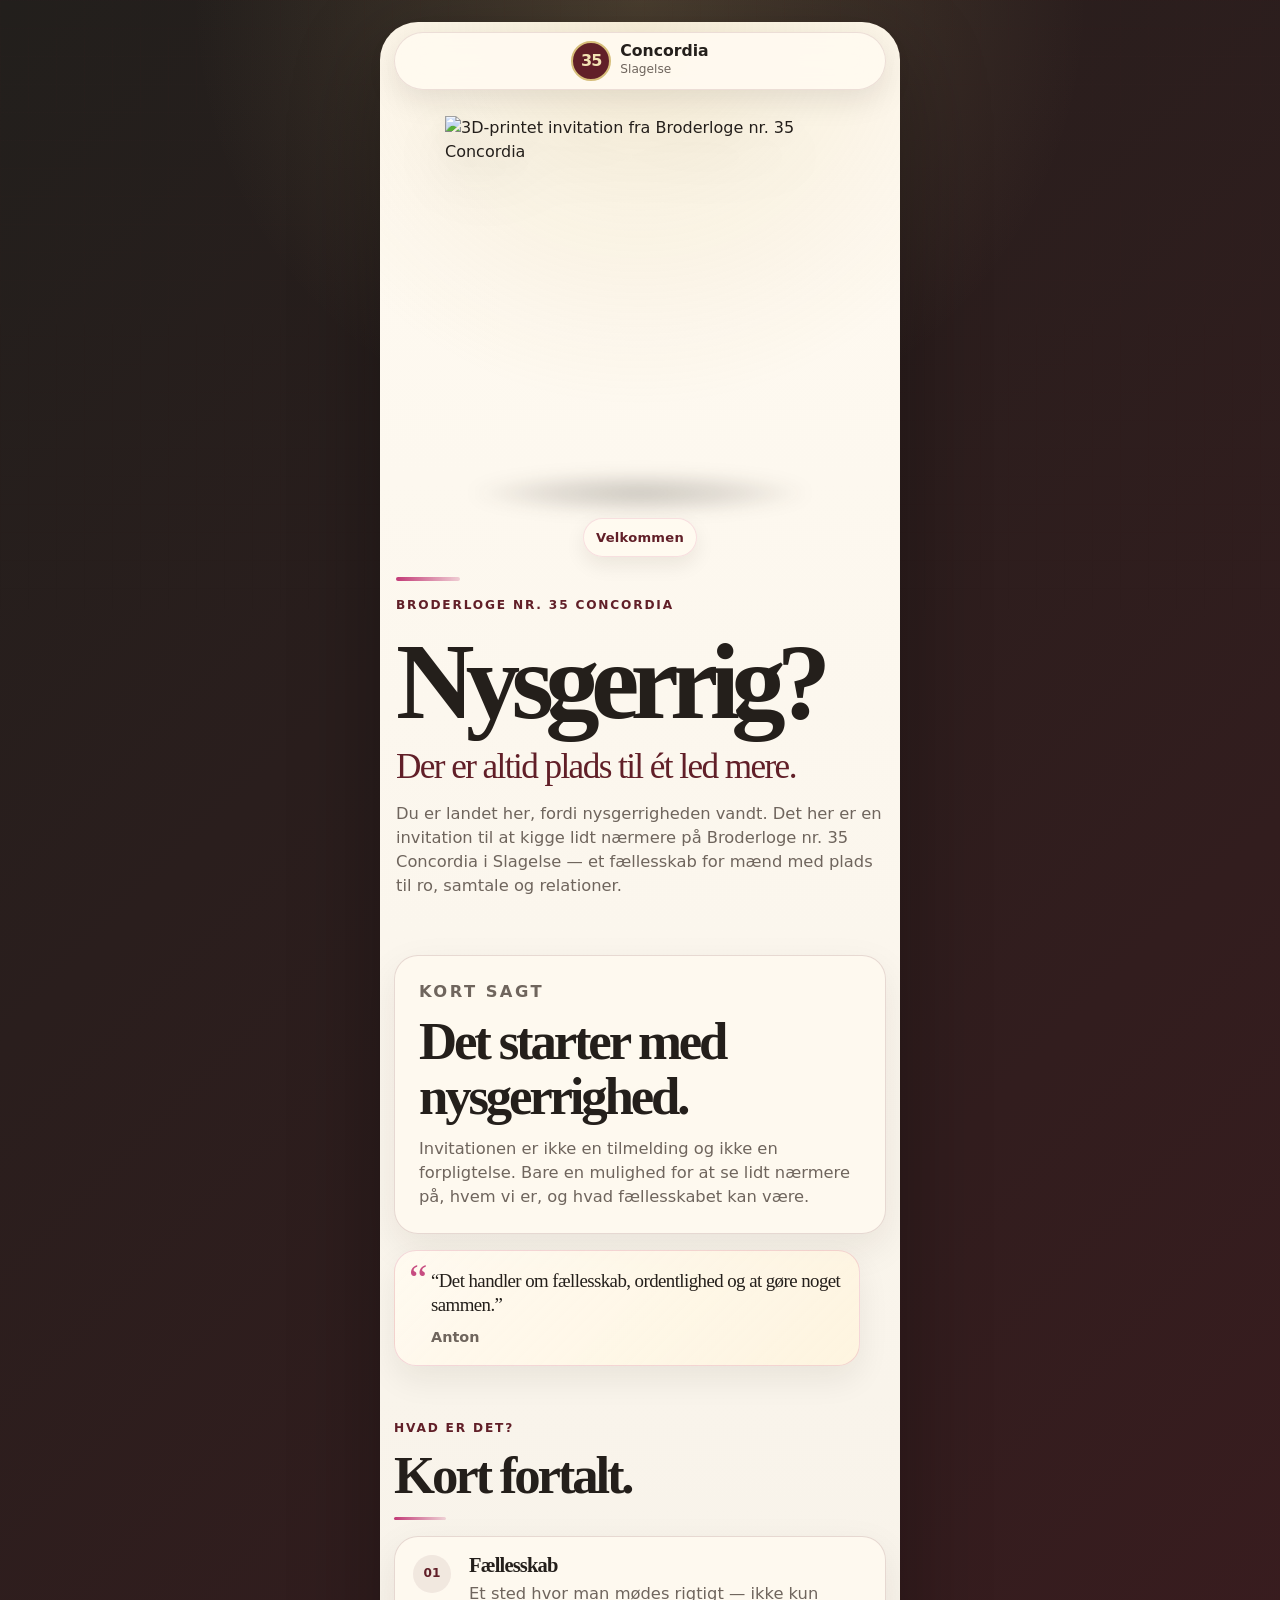
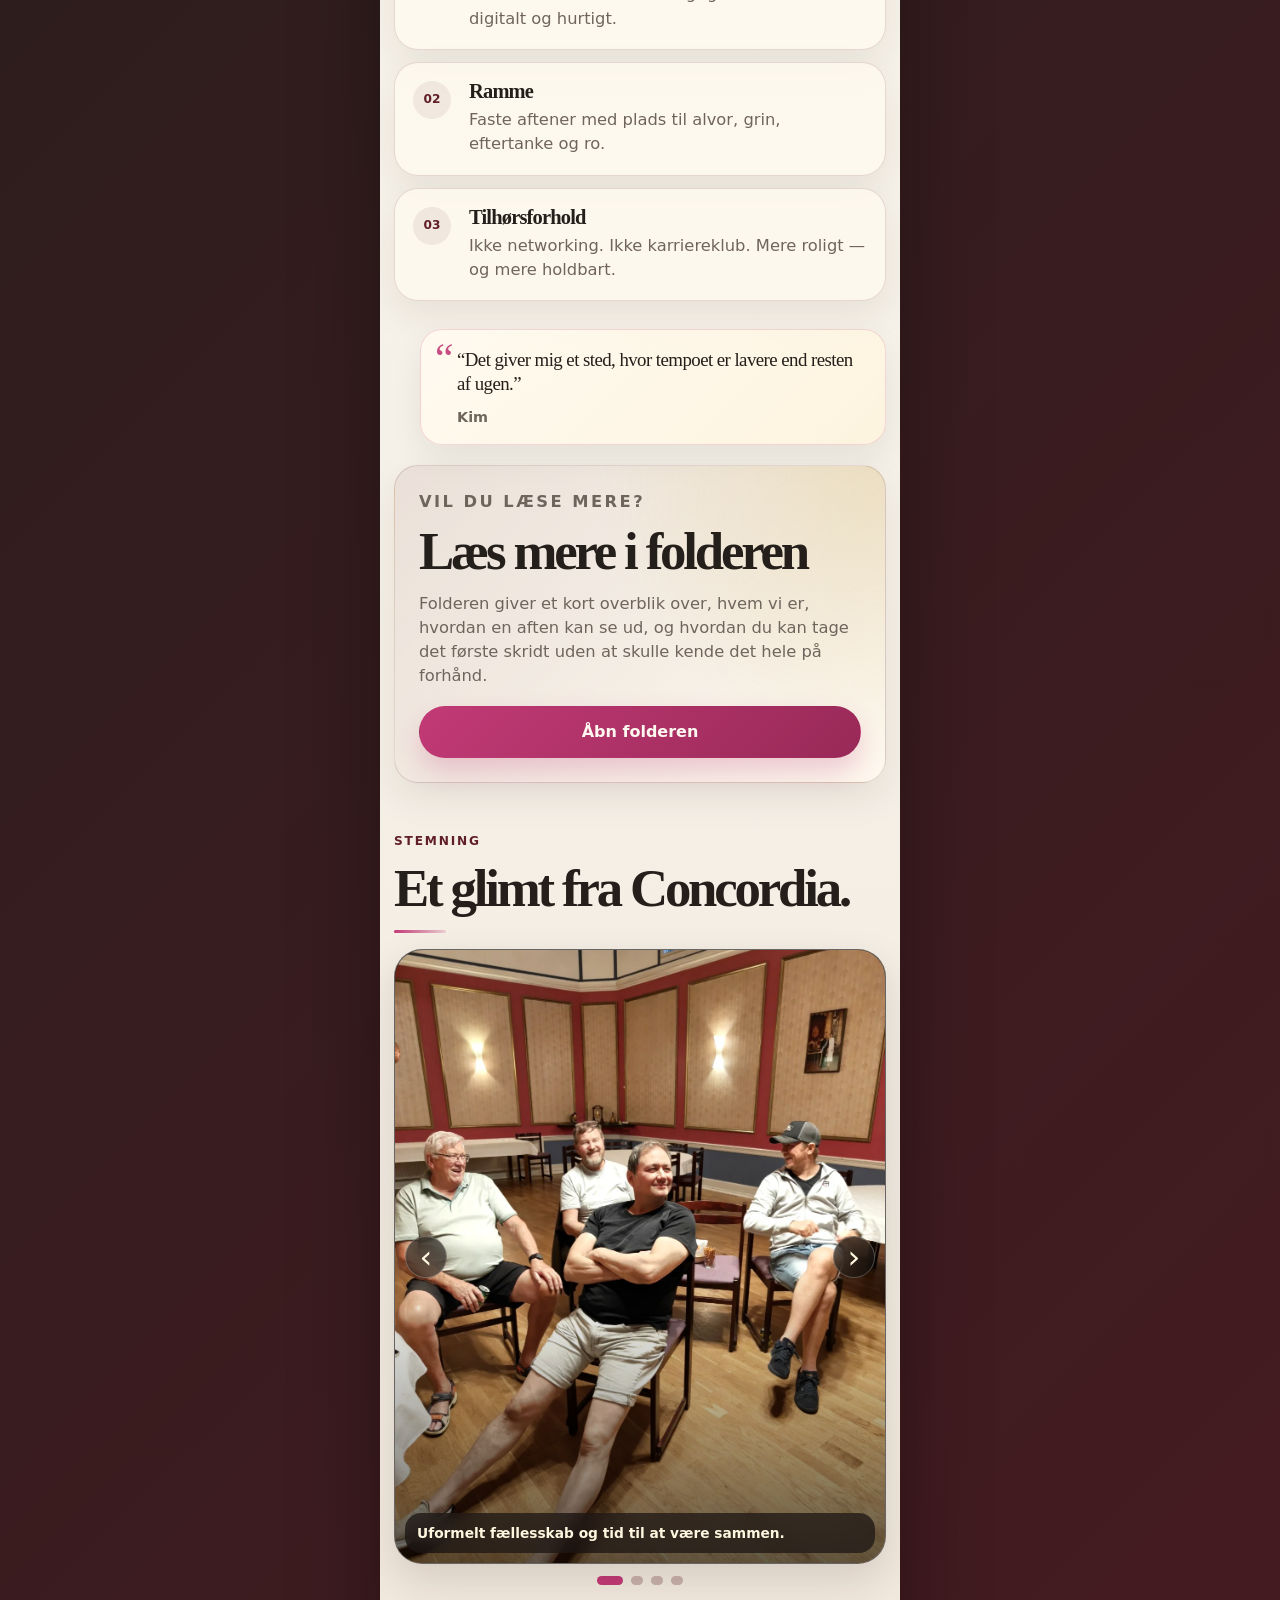
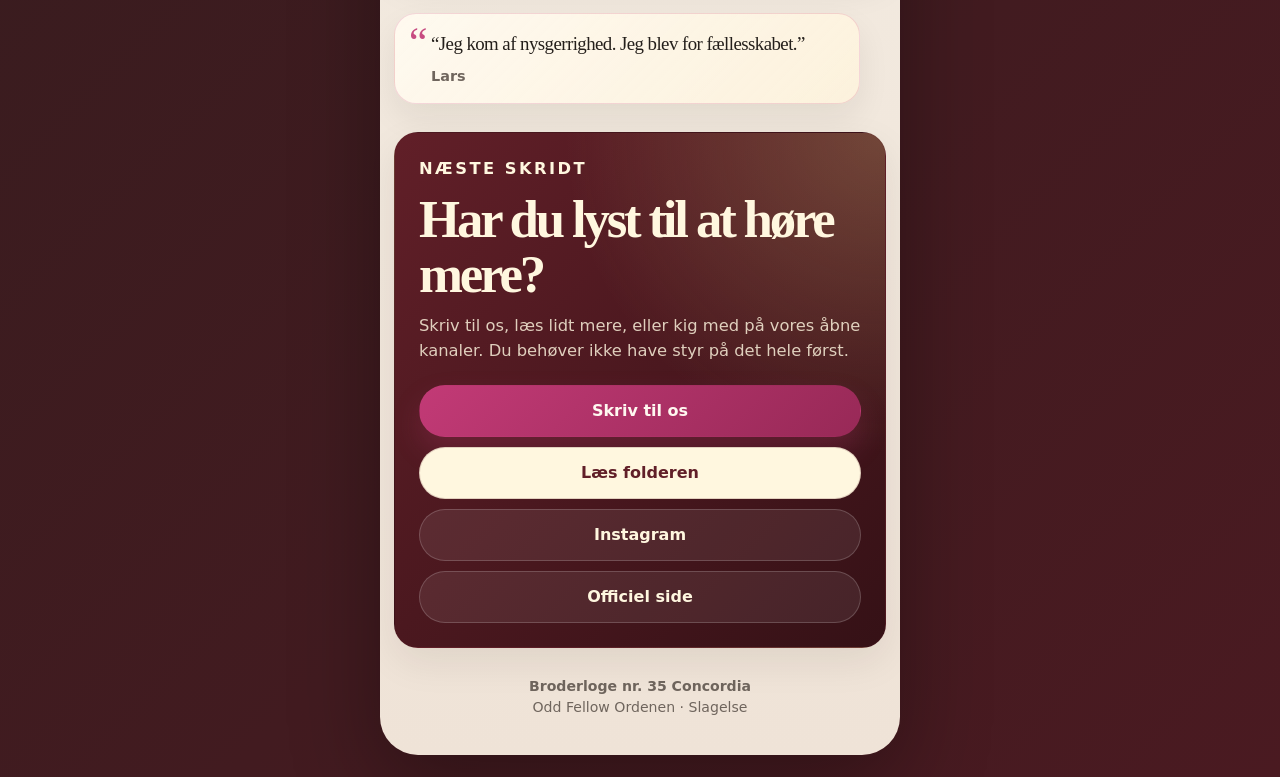
==== commit d29ddaa6: "Add files via upload" ====
--- a/index.html
+++ b/index.html
@@ -4,20 +4,19 @@
   <meta charset="utf-8" />
   <meta name="viewport" content="width=device-width, initial-scale=1, viewport-fit=cover" />
   <title>Nysgerrig? · 35 Concordia</title>
-  <meta name="description" content="En token fra Broderloge nr. 35 Concordia i Slagelse. Der er altid plads til ét led mere." />
+  <meta name="description" content="En invitation fra Broderloge nr. 35 Concordia i Slagelse. Der er altid plads til ét led mere." />
   <meta name="theme-color" content="#c23a76" />
   <meta property="og:title" content="Nysgerrig? · 35 Concordia" />
-  <meta property="og:description" content="Broderloge nr. 35 Concordia i Slagelse — med plads til ét led mere." />
-  <meta property="og:image" content="assets/token-real.png" />
+  <meta property="og:description" content="En invitation til at lære Broderloge nr. 35 Concordia i Slagelse lidt bedre at kende." />
+  <meta property="og:image" content="assets/invitation.png" />
   <link rel="icon" href="assets/favicon.svg" type="image/svg+xml" />
   <link rel="stylesheet" href="styles.css" />
 </head>
 <body>
   <!--
-    Version 17 · Hero-knapperne er fjernet, så landingssiden fungerer mere rent som intro.
+    Landingsside til QR-koden på Concordias 3D-printede invitation.
 
-    Hero-billedet ligger i /assets/token-real.png.
-    Hvis du vil skifte til et nyt foto af mønten, så overskriv bare den fil.
+    Hero-billedet ligger i /assets/invitation.png.
 
     Rediger links her:
     Folder: https://concordia35.github.io/Folder/
@@ -37,9 +36,9 @@
 
     <main id="top">
       <section class="hero">
-        <div class="coin-card reveal">
-          <img src="assets/token-real.png" alt="3D-printet token fra Broderloge nr. 35 Concordia" fetchpriority="high" />
-          <div class="coin-label">
+        <div class="invitation-card reveal">
+          <img src="assets/invitation.png" alt="3D-printet invitation fra Broderloge nr. 35 Concordia" fetchpriority="high" />
+          <div class="invitation-label">
             <span>Velkommen</span>
           </div>
         </div>
@@ -49,7 +48,7 @@
           <h1>Nysgerrig?</h1>
           <p class="lead">Der er altid plads til ét led mere.</p>
           <p class="intro">
-            Du har scannet en token fra Broderloge nr. 35 Concordia i Slagelse. Den er en lille invitation til at se nærmere på et fællesskab for mænd, hvor der er tid til ro, samtale og relationer.
+            Du er landet her, fordi nysgerrigheden vandt. Det her er en invitation til at kigge lidt nærmere på Broderloge nr. 35 Concordia i Slagelse — et fællesskab for mænd med plads til ro, samtale og relationer.
           </p>
         </div>
       </section>
@@ -58,7 +57,7 @@
         <p class="eyebrow">Kort sagt</p>
         <h2 id="kort-sagt">Det starter med nysgerrighed.</h2>
         <p>
-          Mønten er en invitation til at kigge nærmere. Ikke en forklaring på det hele. Bag den står et fællesskab af mænd, der mødes om samtale, nærvær og en fast ramme for aftenen.
+          Invitationen er ikke en tilmelding og ikke en forpligtelse. Bare en mulighed for at se lidt nærmere på, hvem vi er, og hvad fællesskabet kan være.
         </p>
       </section>
 
--- a/styles.css
+++ b/styles.css
@@ -94,20 +94,9 @@
 }
 .brand strong { display: block; line-height: 1; font-size: .98rem; }
 .brand small { display: block; margin-top: 2px; color: var(--muted); font-size: .76rem; }
-.top-link {
-  flex: 0 0 auto;
-  padding: 10px 14px;
-  border-radius: 999px;
-  background: var(--cyclamen-soft);
-  color: var(--bordo);
-  border: 1px solid rgba(194,58,118,.14);
-  text-decoration: none;
-  font-weight: 900;
-  font-size: .88rem;
-}
 
 .hero { padding: 18px 0 24px; }
-.coin-card {
+.invitation-card {
   position: relative;
   overflow: visible;
   display: flex;
@@ -116,7 +105,7 @@
   padding: 8px 0 0;
   background: transparent;
 }
-.coin-card img {
+.invitation-card img {
   position: relative;
   z-index: 2;
   width: min(82%, 390px);
@@ -127,7 +116,7 @@
     drop-shadow(0 10px 12px rgba(36,31,27,.10))
     drop-shadow(0 28px 24px rgba(36,31,27,.18));
 }
-.coin-card::before {
+.invitation-card::before {
   content: "";
   position: absolute;
   left: 50%;
@@ -141,17 +130,17 @@
   filter: blur(8px);
   pointer-events: none;
 }
-.coin-card::after {
+.invitation-card::after {
   content: none;
 }
-.coin-label {
+.invitation-label {
   position: static;
   z-index: 3;
   display: flex;
   justify-content: center;
   margin-top: 12px;
 }
-.coin-label span {
+.invitation-label span {
   padding: 9px 12px;
   border-radius: 999px;
   color: var(--bordo);
@@ -213,12 +202,11 @@
   color: var(--muted);
   font-size: 1.02rem;
 }
-.cta-row, .contact-grid {
+.contact-grid {
   display: grid;
   gap: 10px;
   margin-top: 22px;
 }
-.cta-row { grid-template-columns: 1.2fr .8fr; }
 .btn {
   display: inline-flex;
   align-items: center;
@@ -249,7 +237,7 @@
   border-color: rgba(97,31,40,.14);
 }
 .btn.wide { width: 100%; margin-top: 12px; }
-.btn:focus-visible, .top-link:focus-visible, .slide-btn:focus-visible, .dot:focus-visible {
+.btn:focus-visible, .slide-btn:focus-visible, .dot:focus-visible {
   outline: 3px solid rgba(194,58,118,.30);
   outline-offset: 2px;
 }
@@ -482,23 +470,12 @@
 @media (max-width: 390px) {
   .page-shell { padding-left: 10px; padding-right: 10px; }
   .pull-quote-left, .pull-quote-right { margin-left: 0; margin-right: 0; }
-  .coin-card img { width: 90%; }
+  .invitation-card img { width: 90%; }
   .topbar { min-height: 54px; }
   .brand small { display: none; }
   .brand-mark { width: 36px; height: 36px; }
-  .top-link { padding-inline: 12px; }
-  h1 { font-size: 4rem; }
-  .cta-row { grid-template-columns: 1fr; }
-  .quick-card, .folder-card, .contact-card { padding: 20px; }
-  .mini-card { padding: 16px; }
-  .slide-btn { width: 38px; height: 38px; }
-}
-
+  
 @media (prefers-reduced-motion: reduce) {
-  html { scroll-behavior: auto; }
+  html, .slideshow, .slide-btn, .dot { scroll-behavior: auto; }
   .reveal { opacity: 1; transform: none; transition: none; }
 }
-
-@media (prefers-reduced-motion: reduce) {
-  .slideshow, .slide-btn, .dot { scroll-behavior: auto; }
-}
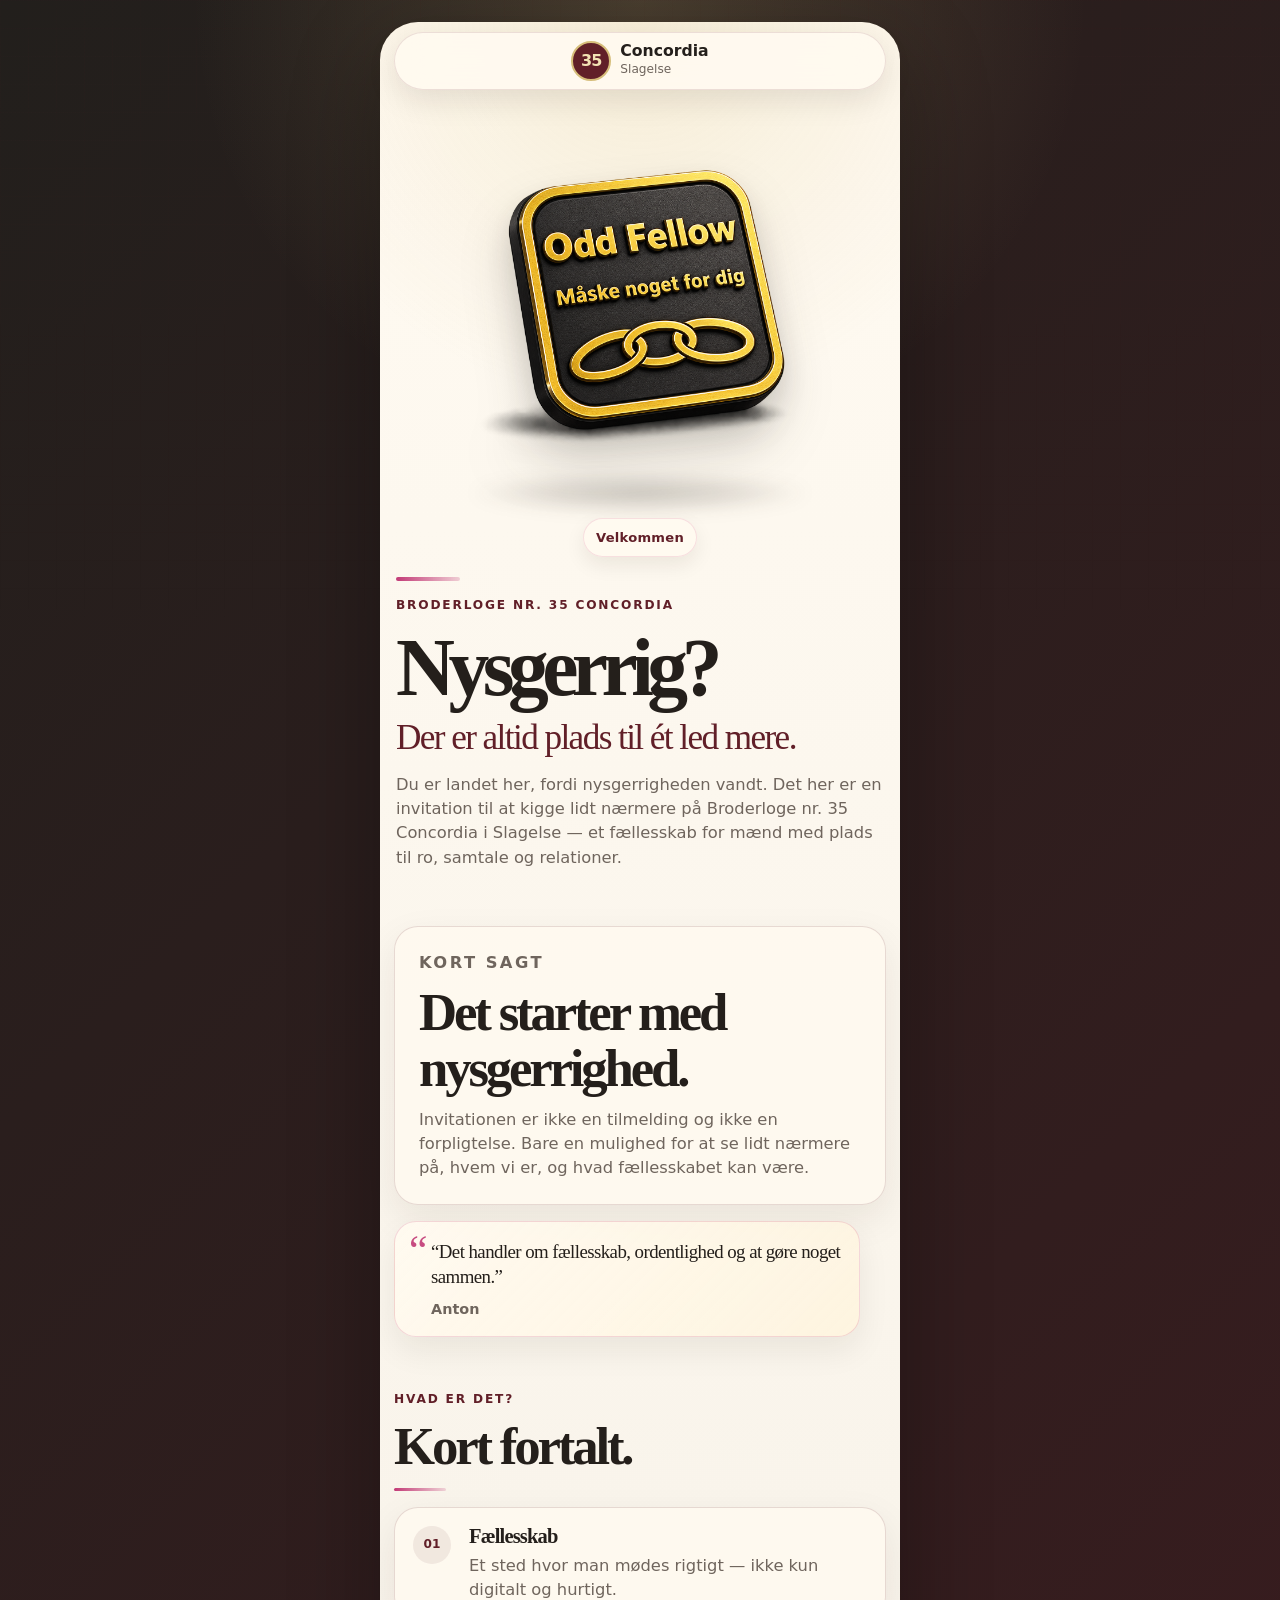
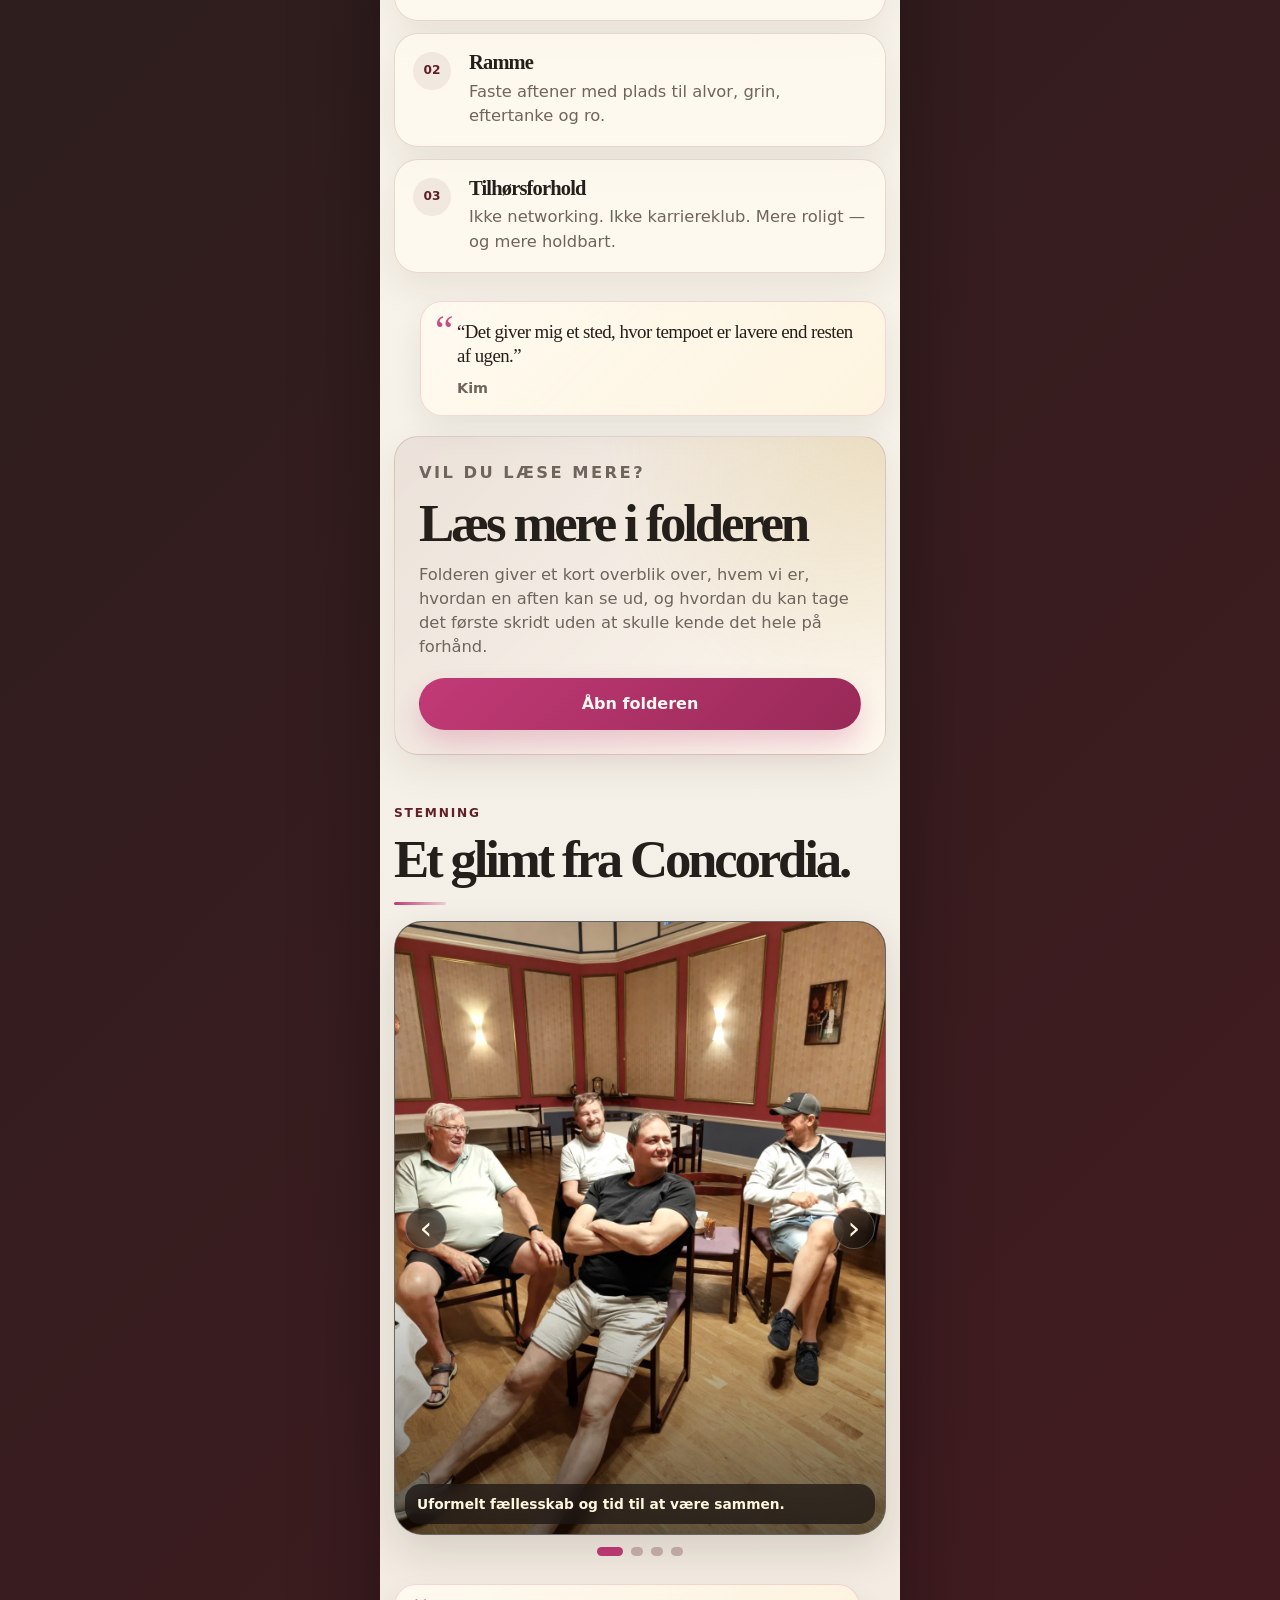
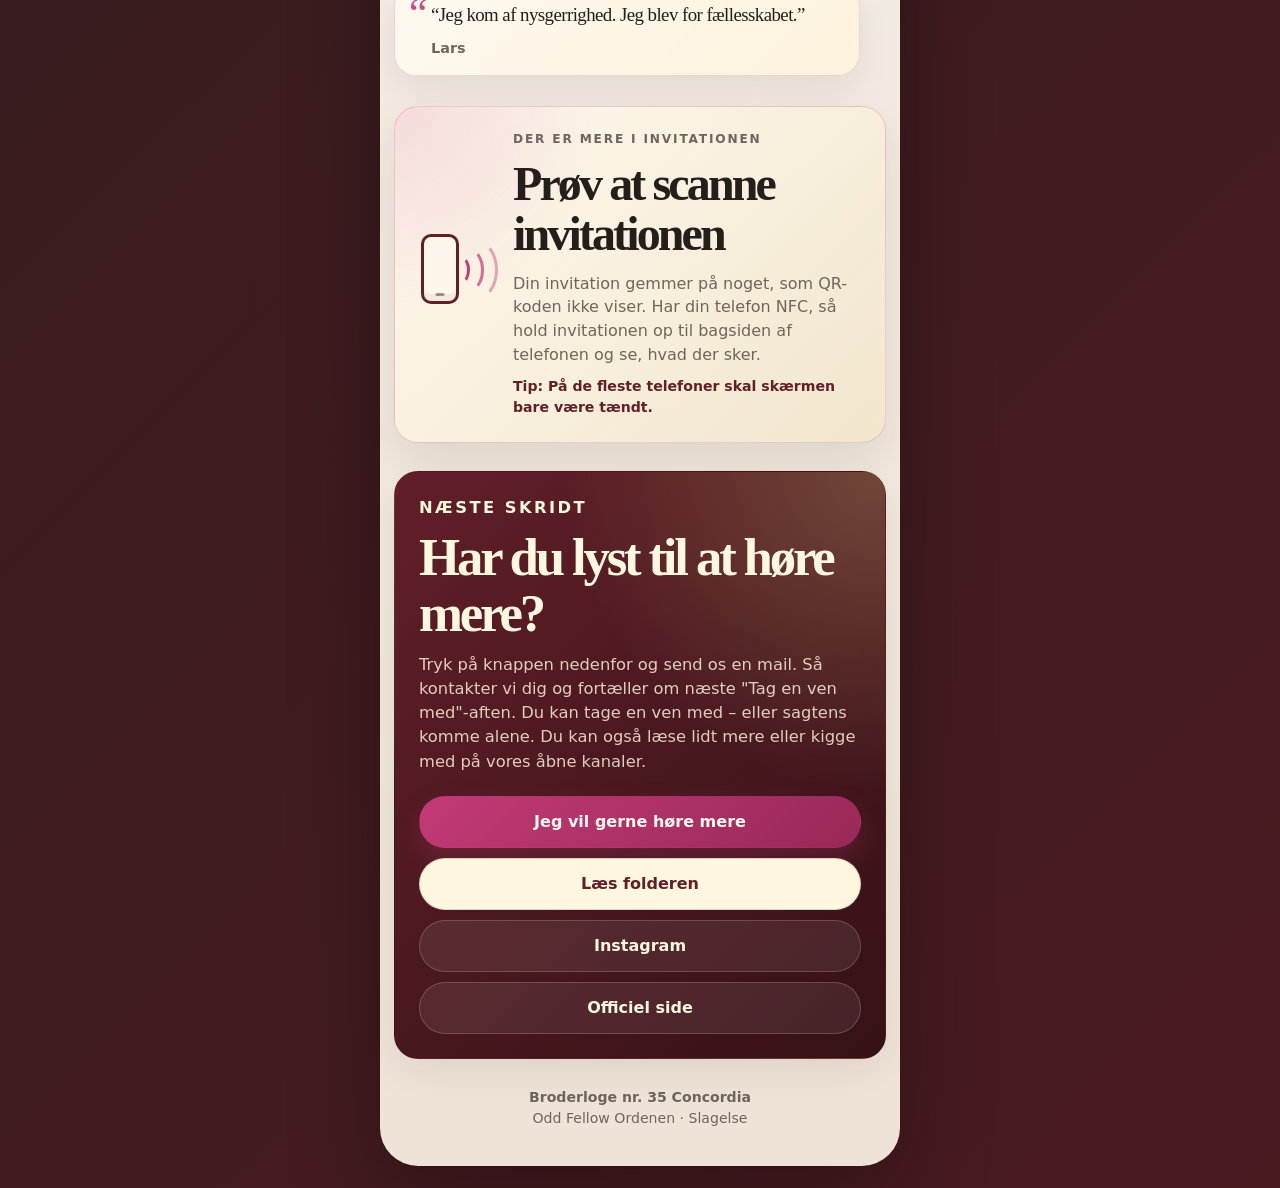
==== commit 262a8228: "Add files via upload" ====
--- a/index.html
+++ b/index.html
@@ -152,16 +152,33 @@
         <span>Lars</span>
       </aside>
 
+      <section class="secret-card reveal" aria-labelledby="nfc-title">
+        <div class="nfc-symbol" aria-hidden="true">
+          <span class="phone-shape"></span>
+          <span class="wave wave-1"></span>
+          <span class="wave wave-2"></span>
+          <span class="wave wave-3"></span>
+        </div>
+        <div>
+          <p class="eyebrow">Der er mere i invitationen</p>
+          <h2 id="nfc-title">Prøv at scanne invitationen</h2>
+          <p>
+            Din invitation gemmer på noget, som QR-koden ikke viser. Har din telefon NFC, så hold invitationen op til bagsiden af telefonen og se, hvad der sker.
+          </p>
+          <p class="secret-hint">Tip: På de fleste telefoner skal skærmen bare være tændt.</p>
+        </div>
+      </section>
+
       
 
       <section id="kontakt" class="contact-card reveal" aria-labelledby="kontakt-title">
         <p class="eyebrow">Næste skridt</p>
         <h2 id="kontakt-title">Har du lyst til at høre mere?</h2>
         <p>
-          Skriv til os, læs lidt mere, eller kig med på vores åbne kanaler. Du behøver ikke have styr på det hele først.
+          Tryk på knappen nedenfor og send os en mail. Så kontakter vi dig og fortæller om næste "Tag en ven med"-aften. Du kan tage en ven med – eller sagtens komme alene. Du kan også læse lidt mere eller kigge med på vores åbne kanaler.
         </p>
         <div class="contact-grid">
-          <a class="btn primary" href="mailto:info35@concordia.oddfellow.dk?subject=Nysgerrig%20p%C3%A5%2035%20Concordia">Skriv til os</a>
+          <a class="btn primary" href="mailto:info35@concordia.oddfellow.dk?subject=Interesseret%20i%20Tag%20en%20ven%20med-aften%20%E2%80%93%20Concordia&body=Hej%20Concordia%0A%0AJeg%20kunne%20godt%20t%C3%A6nke%20mig%20at%20h%C3%B8re%20mere%20om%20jeres%20n%C3%A6ste%20%22Tag%20en%20ven%20med%22-aften.%0A%0AI%20m%C3%A5%20gerne%20kontakte%20mig%20med%20mere%20information.%0A%0AVenlig%20hilsen%0A%5BNavn%5D">Jeg vil gerne høre mere</a>
           <a class="btn secondary" href="https://concordia35.github.io/Folder/">Læs folderen</a>
           <a class="btn light" href="https://www.instagram.com/oddfellow.concordia35/">Instagram</a>
           <a class="btn light" href="https://concordia.oddfellow.dk/">Officiel side</a>
--- a/styles.css
+++ b/styles.css
@@ -177,7 +177,7 @@
 }
 h1 {
   margin-bottom: 8px;
-  font-size: clamp(4.1rem, 21vw, 6.8rem);
+  font-size: clamp(3.4rem, 16vw, 5.1rem);
   letter-spacing: -.08em;
 }
 h2 {
@@ -474,8 +474,142 @@
   .topbar { min-height: 54px; }
   .brand small { display: none; }
   .brand-mark { width: 36px; height: 36px; }
-  
+}
+
 @media (prefers-reduced-motion: reduce) {
   html, .slideshow, .slide-btn, .dot { scroll-behavior: auto; }
   .reveal { opacity: 1; transform: none; transition: none; }
 }
+
+/* NFC-side */
+.secret-card {
+  display: grid;
+  grid-template-columns: 76px 1fr;
+  gap: 18px;
+  align-items: center;
+  margin: 30px 0 18px;
+  padding: 24px;
+  overflow: hidden;
+  border: 1px solid rgba(194,58,118,.22);
+  border-radius: var(--radius);
+  background:
+    radial-gradient(circle at left top, rgba(194,58,118,.16), transparent 13rem),
+    linear-gradient(135deg, rgba(255,250,240,.94), rgba(242,226,180,.42));
+  box-shadow: 0 16px 40px rgba(33,22,16,.09);
+}
+.secret-card h2 { margin-bottom: 12px; font-size: clamp(1.9rem, 8.6vw, 3rem); }
+.secret-card p { color: var(--muted); margin-bottom: 10px; }
+.secret-card .secret-hint { margin-bottom: 0; font-size: .88rem; font-weight: 760; color: var(--bordo); }
+.nfc-symbol {
+  position: relative;
+  width: 76px;
+  height: 96px;
+  flex: 0 0 auto;
+}
+.phone-shape {
+  position: absolute;
+  left: 2px;
+  top: 8px;
+  width: 38px;
+  height: 70px;
+  border: 3px solid var(--bordo);
+  border-radius: 10px;
+  background: rgba(255,250,240,.66);
+  box-shadow: inset 0 -7px 0 rgba(97,31,40,.06);
+}
+.phone-shape::after {
+  content: "";
+  position: absolute;
+  left: 50%;
+  bottom: 5px;
+  width: 9px;
+  height: 3px;
+  transform: translateX(-50%);
+  border-radius: 999px;
+  background: var(--bordo);
+  opacity: .5;
+}
+.wave {
+  position: absolute;
+  border: 3px solid var(--cyclamen);
+  border-left-color: transparent;
+  border-top-color: transparent;
+  border-bottom-color: transparent;
+  border-radius: 50%;
+  transform: rotate(0deg);
+}
+.wave-1 { left: 33px; top: 30px; width: 18px; height: 28px; }
+.wave-2 { left: 35px; top: 22px; width: 30px; height: 44px; opacity: .72; }
+.wave-3 { left: 37px; top: 14px; width: 42px; height: 60px; opacity: .42; }
+
+/* Skjult NFC-side */
+.secret-page .page-shell { overflow: hidden; }
+.secret-hero { padding: 34px 0 18px; text-align: center; }
+.secret-badge {
+  display: inline-grid;
+  place-items: center;
+  width: 76px;
+  height: 76px;
+  margin-bottom: 22px;
+  border-radius: 50%;
+  color: #fff8f0;
+  background: linear-gradient(135deg, var(--cyclamen), var(--cyclamen-dark));
+  box-shadow: 0 16px 32px rgba(194,58,118,.25);
+  font-size: 2rem;
+  font-weight: 950;
+}
+.secret-hero h1 {
+  margin-bottom: 12px;
+  font-size: clamp(3.2rem, 16vw, 5.4rem);
+}
+.secret-hero .lead { max-width: 390px; margin: 0 auto 14px; }
+.reward-card {
+  margin: 18px 0;
+  padding: 26px;
+  border: 1px solid rgba(214,189,122,.48);
+  border-radius: 28px;
+  color: #fff7df;
+  background:
+    radial-gradient(circle at right top, rgba(214,189,122,.28), transparent 18rem),
+    linear-gradient(145deg, var(--bordo), var(--bordo-dark));
+  box-shadow: 0 20px 48px rgba(33,22,16,.18);
+}
+.reward-card .eyebrow, .reward-card h2 { color: #fff7df; }
+.reward-card > p { color: rgba(255,247,223,.82); }
+.reward-list { display: grid; gap: 12px; margin: 22px 0; }
+.reward-item {
+  display: grid;
+  grid-template-columns: 46px 1fr;
+  gap: 14px;
+  align-items: center;
+  padding: 14px;
+  border: 1px solid rgba(255,255,255,.12);
+  border-radius: 18px;
+  background: rgba(255,255,255,.07);
+}
+.reward-icon {
+  display: grid;
+  place-items: center;
+  width: 46px;
+  height: 46px;
+  border-radius: 50%;
+  background: rgba(214,189,122,.18);
+  font-size: 1.4rem;
+}
+.reward-item strong { display: block; margin-bottom: 2px; color: #fff7df; }
+.reward-item span { color: rgba(255,247,223,.75); font-size: .91rem; }
+.redeem-note {
+  margin: 18px 0 0;
+  padding: 14px 16px;
+  border-radius: 16px;
+  background: rgba(255,255,255,.08);
+  color: rgba(255,247,223,.88) !important;
+  font-size: .92rem;
+}
+.secret-actions { display: grid; gap: 10px; margin-top: 20px; }
+.secret-smallprint { margin: 16px 2px 0; color: var(--muted); font-size: .82rem; text-align: center; }
+
+@media (max-width: 420px) {
+  .secret-card { grid-template-columns: 1fr; }
+  .nfc-symbol { margin: 0 auto; }
+}
